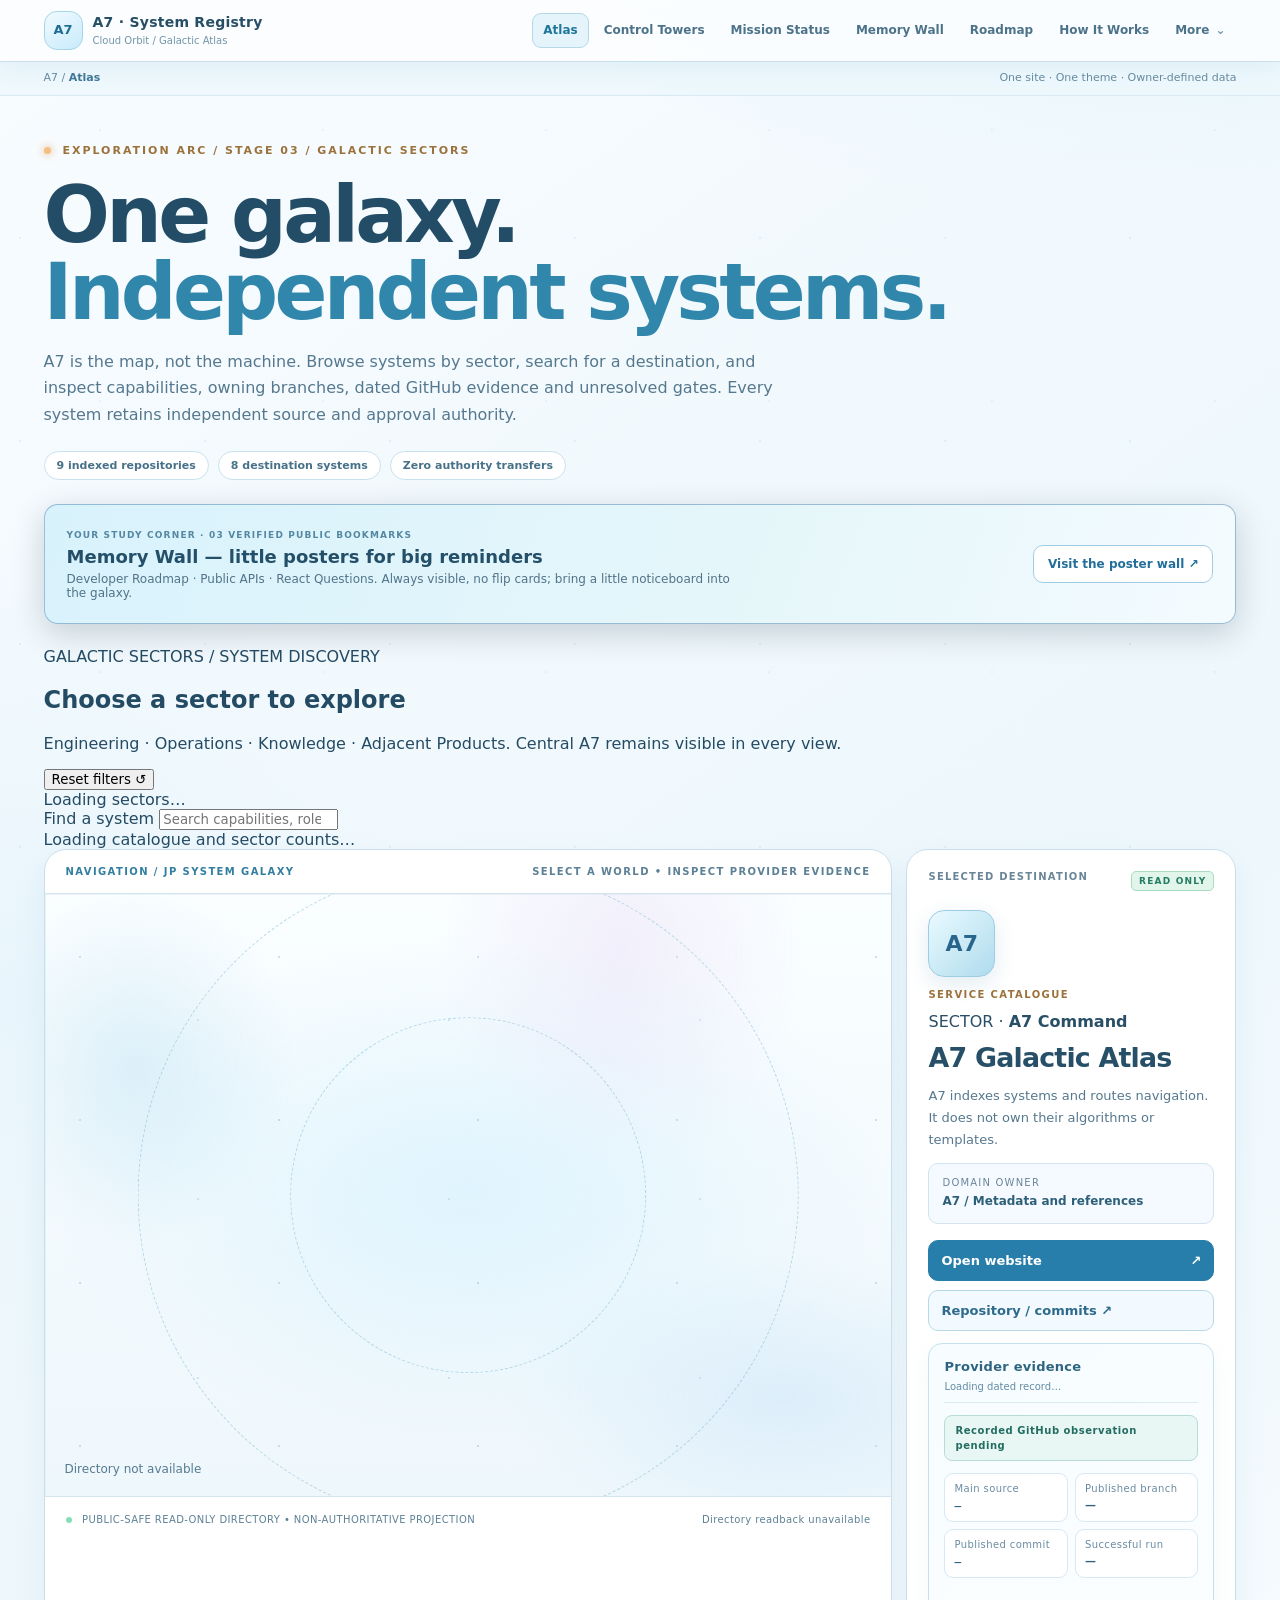
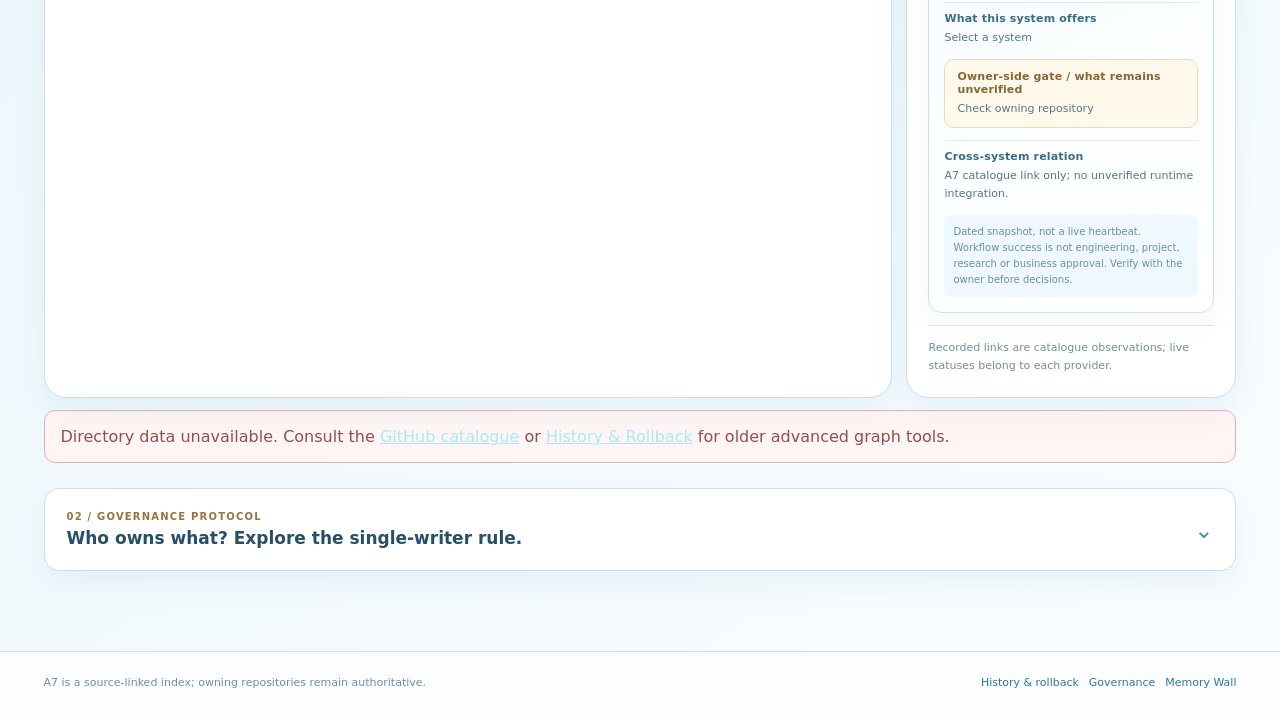
==== site/index.html @ e413bb50 "A7-SEQ-000021: reveal sector navigation and search while preserving Arc02 inspector" ====
<!doctype html>
<html lang="en"><head>
<meta charset="utf-8"><meta name="viewport" content="width=device-width,initial-scale=1">
<meta name="theme-color" content="#eff8fc"><meta name="description" content="A7 Galactic Atlas — a progressive, federated catalogue linking independently owned engineering systems.">
<title>A7 Galactic Atlas · Explore the JP systems</title>
<link rel="stylesheet" href="assets/styles.css"><link rel="stylesheet" href="assets/sky-theme.css"><link rel="stylesheet" href="assets/galactic-atlas.css"><link rel="stylesheet" href="assets/memory-wall-entry.css">
<script src="assets/galactic-atlas.js" defer></script>
<link rel="stylesheet" href="assets/a7-unified-theme.css">
<link rel="stylesheet" href="assets/galactic-atlas-arc02.css">
<link rel="stylesheet" href="assets/galactic-atlas-arc03.css">
<link rel="stylesheet" href="assets/a7-site-shell.css">
<script src="assets/a7-site-shell.js" defer></script>
</head><body class="galactic-arc">
<div class="galaxy-stars" aria-hidden="true"></div>
<header class="galaxy-header">
<a class="galaxy-logo" href="./" aria-label="A7 Galactic Atlas home"><span class="galaxy-mark">A7</span><span><strong>GALACTIC ATLAS</strong><small>Federated engineering directory</small></span></a>
<nav aria-label="Primary navigation" class="galaxy-topnav">
<a class="nav-link is-current" href="./">Atlas</a>
<a class="nav-link" href="control-towers.html">Control Towers</a>
<a class="nav-link" href="repository-status.html">Mission Status</a>
<a class="nav-link" href="memory-wall.html">✳ Memory Wall</a>
<a class="nav-source" href="https://github.com/FabinGurung/JP_A7_System_Registry_and_Knowledge_Graph" target="_blank" rel="noopener noreferrer">GitHub ↗</a>
</nav></header>
<main class="galaxy-shell">
<section class="galaxy-intro" aria-label="Introduction">
<div class="arc-kicker"><span class="pulse-dot"></span> EXPLORATION ARC / STAGE 03 / GALACTIC SECTORS</div>
<h1>One galaxy.<br><em>Independent systems.</em></h1>
<p>A7 is the map, not the machine. Browse systems by sector, search for a destination, and inspect capabilities, owning branches, dated GitHub evidence and unresolved gates. Every system retains independent source and approval authority.</p>
<div class="arc-meta"><span>9 indexed repositories</span><span>8 destination systems</span><span>Zero authority transfers</span></div>
</section>
<aside class="memory-wall-shortcut" aria-label="Pinned reference posters"><div><small>YOUR STUDY CORNER · 03 VERIFIED PUBLIC BOOKMARKS</small><strong>Memory Wall — little posters for big reminders</strong><p>Developer Roadmap · Public APIs · React Questions. Always visible, no flip cards; bring a little noticeboard into the galaxy.</p></div><a href="memory-wall.html">Visit the poster wall ↗</a></aside>
<section class="galaxy-sector-toolbar" aria-label="Explore galaxy by department">
<div class="sector-toolbar-head"><div><span class="sector-eyebrow">GALACTIC SECTORS / SYSTEM DISCOVERY</span>
<h2>Choose a sector to explore</h2><p>Engineering · Operations · Knowledge · Adjacent Products. Central A7 remains visible in every view.</p></div>
<button id="sectorReset" type="button" class="sector-reset">Reset filters ↺</button></div>
<div id="sectorFilters" class="galaxy-sector-filters" role="group" aria-label="Galaxy sector filters"><span>Loading sectors…</span></div>
<div class="sector-toolbar-foot"><label for="sectorSearch">Find a system</label>
<input type="search" id="sectorSearch" autocomplete="off" placeholder="Search capabilities, roles, repositories…" aria-describedby="sectorStatus">
<div id="sectorStatus" role="status" aria-live="polite">Loading catalogue and sector counts…</div></div>
</section>
<section class="galaxy-experience" aria-label="Federated system star map">
<div class="map-stage">
<div class="map-head"><span class="map-label">NAVIGATION / JP SYSTEM GALAXY</span><span class="map-hint">SELECT A WORLD • INSPECT PROVIDER EVIDENCE</span></div>
<div class="space-field" id="spaceField" role="group" aria-label="Central star map of linked repositories">
<div class="space-nebula" aria-hidden="true"></div>
<div class="orbit-ring orbit-ring-one" aria-hidden="true"></div><div class="orbit-ring orbit-ring-two" aria-hidden="true"></div>
<svg class="flight-lines" id="flightLines" aria-hidden="true" viewBox="0 0 100 100" preserveAspectRatio="none"></svg>
<div class="planet-loading" id="planetLoading" role="status">Contacting catalogue · loading destinations…</div>
</div>
<div class="map-footer"><span><span class="signal-dot"></span> PUBLIC-SAFE READ-ONLY DIRECTORY • NON-AUTHORITATIVE PROJECTION</span><span id="readStatus">Catalogue observation: loading…</span></div>
</div>
<aside class="galaxy-inspector" id="inspector" aria-live="polite" aria-label="Selected system details">
<div class="inspector-topline"><span>SELECTED DESTINATION</span><span class="signal-tag">READ ONLY</span></div>
<div class="inspector-emblem" id="selectedEmblem">A7</div>
<div class="inspector-class" id="selectedRole">SERVICE CATALOGUE</div>
<div class="inspector-sector">SECTOR · <strong id="selectedSector">A7 Command</strong></div>
<h2 id="selectedTitle">A7 Galactic Atlas</h2>
<p id="selectedSummary">A7 indexes systems and routes navigation. It does not own their algorithms or templates.</p>
<div class="domain-boundary"><span>DOMAIN OWNER</span><strong id="selectedOwner">A7 / Metadata and references</strong></div>
<div class="inspector-links">
<a id="selectedSite" href="./">Open website <span aria-hidden="true">↗</span></a>
<a id="selectedRepo" href="https://github.com/FabinGurung/JP_A7_System_Registry_and_Knowledge_Graph" target="_blank" rel="noopener noreferrer">Repository / commits ↗</a>
</div>
<div id="selectedExtras" class="more-links" aria-label="Destination-specific links"></div>
<section class="arc02-evidence" aria-label="GitHub provider snapshot for selected system">
  <div class="arc02-evidence-head"><strong>Provider evidence</strong><span class="arc02-observed" id="inspectorObservationDate">Loading dated record…</span></div>
  <div class="arc02-status" id="inspectorStatus" role="status">Recorded GitHub observation pending</div>
  <dl class="arc02-details">
    <div><dt>Main source</dt><dd><code id="inspectorMainSha">—</code></dd></div>
    <div><dt>Published branch</dt><dd id="inspectorPublishedBranch">—</dd></div>
    <div><dt>Published commit</dt><dd><code id="inspectorDeployedSha">—</code></dd></div>
    <div><dt>Successful run</dt><dd id="inspectorDeployedAt">—</dd></div>
  </dl>
  <div id="inspectorProviderLinks" class="arc02-provider-links" aria-label="Exact GitHub workflow evidence"></div>
  <div class="arc02-block"><h3>What this system offers</h3><p id="inspectorCapabilities">Select a system</p></div>
  <div class="arc02-block arc02-owner-gate"><h3>Owner-side gate / what remains unverified</h3><p id="inspectorGate">Check owning repository</p></div>
  <div class="arc02-block"><h3>Cross-system relation</h3><p id="inspectorDependency">A7 catalogue link only; no unverified runtime integration.</p></div>
  <p class="arc02-freshness">Dated snapshot, not a live heartbeat. Workflow success is not engineering, project, research or business approval. Verify with the owner before decisions.</p>
</section>
<p class="inspector-caveat" id="selectedEvidence">Recorded links are catalogue observations; live statuses belong to each provider.</p>
</aside>
</section>
<div id="galaxyError" class="galaxy-error" role="alert" hidden>Directory data unavailable. Consult the <a href="https://github.com/FabinGurung/JP_A7_System_Registry_and_Knowledge_Graph">GitHub catalogue</a> or <a href="history.html">History &amp; Rollback</a> for older advanced graph tools.</div>
<section class="galaxy-next" aria-label="Progressively revealed architecture">
<details class="reveal-panel" id="principle">
<summary><span><small>02 / GOVERNANCE PROTOCOL</small><strong>Who owns what? Explore the single-writer rule.</strong></span><span class="chevron" aria-hidden="true">⌄</span></summary>
<div class="reveal-body">
<p class="reveal-lead">A7 is a <strong>metadata catalogue + service registry + knowledge-graph index</strong>. Each peer repository is an independently governed bounded context. A7 holds navigational references, never a second writable copy of a specialist template.</p>
<div class="owner-flow"><div>A7 catalogue<br><small>Identity • relationships • source links</small></div><span>routes to →</span><div>Owning system<br><small>Templates • algorithms • releases • approvals</small></div></div>
<div class="ownership-table-wrap"><table class="ownership-table">
<thead><tr><th>Concept</th><th>A7 catalogue owns</th><th>Specialist repository owns</th></tr></thead><tbody>
<tr><th>Identity</th><td>Module IDs and aliases</td><td>Internal record and element IDs</td></tr>
<tr><th>Discovery</th><td>Repository, website and service links</td><td>Application routes and interfaces</td></tr>
<tr><th>Relationships</th><td>Cross-module references and owner map</td><td>Domain-specific PK/FK relations</td></tr>
<tr><th>History</th><td>Release references, status observations and links</td><td>Real Git commits, diffs, output artifacts</td></tr>
<tr><th>Templates</th><td>Template location and owner pointer</td><td>Canonical definitions and validation</td></tr>
<tr><th>Execution</th><td>Route to the right engine</td><td>Algorithms, tests and computed outputs</td></tr>
<tr><th>Authority</th><td>Fact-class ownership map</td><td>Domain rules and original source records</td></tr>
</tbody></table></div>
<p class="principle-note">Governing rule: <strong>single-writer ownership with referential links, not duplicated authority.</strong> Stale catalogue observations should trigger a grounded pointer review, never an automatic rewrite of the owning domain. For the full procedure see <a href="governance.html">Governance</a>, <a href="how-it-works.html">How It Works</a> and the <a href="roadmap.html">Roadmap</a>.</p>
</div></details>

</section>
</main>
<footer class="galaxy-footer"><span>A7 · Galactic Atlas / Arc 01</span><span>Catalogue observations are not domain authority. Each system owns its implementation.</span><a href="history.html">History &amp; rollback ↗</a></footer>
<script src="assets/fluffy-rocket.js" defer></script>
</body></html>
---- site/assets/styles.css ----
:root{--bg:#020617;--bg2:#07101f;--panel:#081221cc;--panel2:#0b1628;--line:#1e293b;--line2:#334155;--text:#e5edf7;--muted:#8ea0b8;--violet:#a78bfa;--cyan:#22d3ee;--blue:#60a5fa;--amber:#f59e0b;--green:#34d399;--pink:#f472b6;--danger:#fb7185;--shadow:0 18px 60px #0008;--radius:18px}
*{box-sizing:border-box}html{background:var(--bg);color-scheme:dark}body{margin:0;font-family:Inter,ui-sans-serif,system-ui,-apple-system,BlinkMacSystemFont,"Segoe UI",sans-serif;color:var(--text);background:radial-gradient(1000px 620px at 70% -120px,#312e8144,transparent 62%),radial-gradient(900px 640px at -5% 28%,#08334455,transparent 60%),var(--bg);min-height:100vh}.noise{position:fixed;inset:0;pointer-events:none;opacity:.09;background-image:url("data:image/svg+xml,%3Csvg viewBox='0 0 160 160' xmlns='http://www.w3.org/2000/svg'%3E%3Cfilter id='n'%3E%3CfeTurbulence type='fractalNoise' baseFrequency='.9' numOctaves='3' stitchTiles='stitch'/%3E%3C/filter%3E%3Crect width='100%25' height='100%25' filter='url(%23n)' opacity='.22'/%3E%3C/svg%3E");mix-blend-mode:soft-light}.topbar{height:72px;padding:0 clamp(18px,4vw,56px);display:flex;align-items:center;justify-content:space-between;border-bottom:1px solid #ffffff12;background:#020617c9;backdrop-filter:blur(18px);position:sticky;top:0;z-index:30}.brand{display:flex;align-items:center;gap:12px;color:inherit;text-decoration:none}.brand-mark{display:grid;place-items:center;width:39px;height:39px;border:1px solid #8b5cf6aa;border-radius:12px;background:linear-gradient(145deg,#7c3aed55,#0e749055);box-shadow:inset 0 0 24px #a78bfa22;color:#fff;font-weight:800}.brand strong,.brand small{display:block}.brand strong{font-size:14px;letter-spacing:.02em}.brand small{color:var(--muted);font-size:11px;margin-top:2px}.top-actions{display:flex;align-items:center;gap:12px}.ghost-link,.icon-button{border:1px solid var(--line2);background:#0f172a99;color:var(--text);border-radius:10px;padding:8px 12px;text-decoration:none;font-size:12px}.icon-button{font-size:20px;width:38px;height:38px;padding:0;cursor:pointer}.status-pill{display:flex;gap:7px;align-items:center;border:1px solid #14532d;background:#052e1a88;color:#a7f3d0;border-radius:999px;padding:7px 11px;font-size:11px;font-weight:700}.status-pill i{width:7px;height:7px;background:var(--green);border-radius:50%;box-shadow:0 0 12px var(--green)}.shell{max-width:1500px;margin:0 auto;padding:0 clamp(16px,3.5vw,48px) 80px}.hero{min-height:360px;display:flex;align-items:center;justify-content:space-between;gap:40px;padding:58px 0 32px}.eyebrow,.kicker{margin:0 0 10px;color:#8b9ab0;font-size:10px;font-weight:800;letter-spacing:.18em}.hero h1{font-size:clamp(42px,6vw,78px);line-height:.98;margin:0;letter-spacing:-.055em;max-width:900px}.hero h1 span{background:linear-gradient(90deg,#c4b5fd,#67e8f9 62%,#6ee7b7);-webkit-background-clip:text;background-clip:text;color:transparent}.hero-copy{max-width:720px;color:#9eafc4;font-size:16px;line-height:1.7;margin:22px 0 0}.hero-orbit{width:240px;height:240px;position:relative;flex:0 0 240px;display:grid;place-items:center}.core{width:66px;height:66px;display:grid;place-items:center;border-radius:50%;border:1px solid #a78bfa;background:#111827;box-shadow:0 0 60px #7c3aed88,0 0 0 16px #7c3aed11;font-weight:900;font-size:20px}.orbit{position:absolute;border-radius:50%;border:1px solid #64748b55}.orbit-a{inset:22px;animation:spin 18s linear infinite}.orbit-a:before,.orbit-b:after{content:"";position:absolute;width:9px;height:9px;background:var(--cyan);border-radius:50%;box-shadow:0 0 16px var(--cyan)}.orbit-a:before{left:13px;top:40px}.orbit-b{inset:52px;animation:spin 12s linear reverse infinite}.orbit-b:after{right:1px;bottom:35px;background:var(--violet)}@keyframes spin{to{transform:rotate(360deg)}}.metrics{display:grid;grid-template-columns:repeat(8,1fr);gap:10px;margin:0 0 28px}.metric{border:1px solid var(--line);background:linear-gradient(180deg,#0d1726cc,#08111dcc);border-radius:14px;padding:14px 15px;min-height:86px}.metric strong{display:block;font-size:27px;letter-spacing:-.03em}.metric span{color:var(--muted);font-size:10px;text-transform:uppercase;letter-spacing:.1em}.tabs{display:flex;gap:5px;padding:5px;border:1px solid var(--line);background:#07101dcc;border-radius:13px;width:max-content;max-width:100%;overflow:auto;position:sticky;top:84px;z-index:20;backdrop-filter:blur(18px);margin-bottom:18px}.tab{border:0;background:transparent;color:var(--muted);border-radius:9px;padding:9px 14px;font-weight:700;font-size:12px;cursor:pointer;white-space:nowrap}.tab.active{background:#172033;color:#fff;box-shadow:inset 0 0 0 1px #334155}.view{display:none}.view.active{display:block}.grid-12{display:grid;grid-template-columns:repeat(12,1fr);gap:14px}.span-12{grid-column:span 12}.span-8{grid-column:span 8}.span-7{grid-column:span 7}.span-5{grid-column:span 5}.span-4{grid-column:span 4}.panel{border:1px solid var(--line);background:linear-gradient(180deg,#0b1524e8,#06101ce8);border-radius:var(--radius);padding:20px;box-shadow:0 1px 0 #ffffff08 inset}.panel h2,.section-head h2,.routing-head h2{margin:0;font-size:21px;letter-spacing:-.025em}.panel-head,.section-head,.routing-head{display:flex;align-items:flex-start;justify-content:space-between;gap:20px}.text-button{border:0;background:none;color:#93c5fd;font-weight:700;font-size:12px;cursor:pointer;padding:4px}.muted{color:var(--muted)}.architecture{min-height:390px;display:grid;grid-template-columns:160px 1fr 1fr;gap:18px;align-items:center;padding:22px 0}.arch-node{border:1px solid var(--line2);border-radius:13px;padding:14px;background:#0b1422;position:relative}.arch-node.control{border-color:#7c3aed99;box-shadow:0 0 30px #7c3aed16}.arch-node.profile{border-color:#8b5cf666}.arch-stack{display:grid;gap:8px}.arch-node.module{border-left:3px solid var(--cyan)}.arch-node.repo{border-left:3px solid var(--blue)}.arch-node strong{font-size:12px;display:block}.arch-node small{font-size:9px;color:var(--muted);display:block;margin-top:4px}.authority-rule{display:flex;flex-direction:column;justify-content:center;background:linear-gradient(145deg,#16122bcc,#081221)}.authority-rule h2{font-size:30px;line-height:1.05}.authority-rule>p:not(.kicker){color:#aab8ca;line-height:1.7}.rule-chain{display:flex;gap:7px;flex-wrap:wrap;margin-top:12px}.rule-chain span{font-size:10px;background:#ffffff08;border:1px solid var(--line);padding:7px;border-radius:7px}.rule-chain b{color:var(--violet)}.module-grid{display:grid;grid-template-columns:repeat(7,1fr);gap:9px;margin-top:16px}.module-card{border:1px solid var(--line);border-radius:13px;padding:14px;background:#07111e;min-height:150px;display:flex;flex-direction:column}.module-card .module-dot{width:10px;height:10px;border-radius:50%;background:var(--cyan);box-shadow:0 0 16px var(--cyan);margin-bottom:16px}.module-card.knowledge .module-dot{background:var(--pink);box-shadow:0 0 16px var(--pink)}.module-card h3{font-size:13px;line-height:1.3;margin:0 0 8px}.module-card p{font-size:10px;color:var(--muted);margin:0}.module-card a{margin-top:auto;font-size:10px;color:#7dd3fc;text-decoration:none}.workspace{display:grid;grid-template-columns:190px minmax(0,1fr) 260px;min-height:690px;border:1px solid var(--line);background:#030a13;border-radius:var(--radius);overflow:hidden}.workspace-tools,.inspector{padding:18px;background:#07101d;border-right:1px solid var(--line)}.inspector{border-right:0;border-left:1px solid var(--line);overflow:auto}.workspace-tools hr{border:0;border-top:1px solid var(--line);margin:18px 0}.filter-stack{display:grid;gap:9px}.filter-item{display:flex;align-items:center;gap:8px;font-size:11px;color:#b6c3d2;cursor:pointer}.filter-item i{width:9px;height:9px;border-radius:50%}.filter-item input{accent-color:var(--cyan)}.wide-button{width:100%;padding:9px;border-radius:9px;border:1px solid #32526b;background:#0e749055;color:#cffafe;font-size:11px;font-weight:800;cursor:pointer;margin-bottom:7px}.wide-button.secondary{background:#0f172a;color:#cbd5e1;border-color:var(--line2)}.hint{font-size:10px;line-height:1.6;color:#718399}.canvas-wrap{position:relative;min-width:0;overflow:hidden;background:radial-gradient(circle at 50% 40%,#0e1c2f,#020617 70%)}canvas{display:block;width:100%;height:100%}.canvas-label{position:absolute;left:14px;bottom:12px;color:#52647b;font-size:9px;font-weight:800;letter-spacing:.16em;pointer-events:none}.inspector h3{font-size:16px;margin:5px 0 8px}.inspect-type{display:inline-block;border:1px solid var(--line2);padding:4px 7px;border-radius:999px;font-size:9px;color:#bfd0e3;text-transform:uppercase;letter-spacing:.1em}.inspect-list{display:grid;gap:8px;margin-top:16px}.inspect-row{border-top:1px solid var(--line);padding-top:8px}.inspect-row b,.inspect-row span{display:block;font-size:10px}.inspect-row b{color:#8091a8;text-transform:uppercase;letter-spacing:.08em}.inspect-row span{color:#dce6f2;margin-top:3px;word-break:break-word}.inspector a{color:#7dd3fc;font-size:11px}.legend{display:grid;gap:7px;margin-top:20px}.legend span{display:flex;align-items:center;gap:7px;font-size:10px;color:var(--muted)}.legend i{width:8px;height:8px;border-radius:50%}.routing-head{padding:12px 2px 22px}.routing-head p{max-width:760px}.select-wrap{font-size:9px;text-transform:uppercase;letter-spacing:.12em;color:var(--muted);display:grid;gap:7px}.select-wrap select,.filter-input{border:1px solid var(--line2);background:#07101d;color:var(--text);border-radius:10px;padding:10px;min-width:220px}.route-flow{display:flex;gap:10px;align-items:center;flex-wrap:wrap;margin:0 0 14px;color:#8ea0b8;font-size:11px}.route-flow span{padding:8px 10px;border:1px solid var(--line);border-radius:8px;background:#07101d}.route-flow b{color:var(--violet)}.route-grid{display:grid;grid-template-columns:repeat(5,1fr);gap:10px;margin-bottom:14px}.route-card{border:1px solid var(--line);background:#07111e;border-radius:15px;padding:16px;min-height:205px;position:relative;overflow:hidden}.route-card:before{content:"";position:absolute;left:0;top:0;right:0;height:2px;background:linear-gradient(90deg,var(--cyan),transparent)}.route-card h3{font-size:14px;margin:8px 0}.route-card .fact{font-size:10px;color:#7dd3fc;word-break:break-word}.route-card dl{font-size:9px;color:var(--muted);display:grid;gap:7px}.route-card dt{color:#60738b}.route-card dd{margin:1px 0 0;color:#b8c5d5;word-break:break-word}.route-card a{font-size:10px;color:#67e8f9}.matrix-panel{padding-bottom:5px}.matrix-wrap,.table-wrap{overflow:auto;margin-top:14px}.matrix-wrap table,.data-table{width:100%;border-collapse:collapse;font-size:10px}.matrix-wrap th,.matrix-wrap td,.data-table th,.data-table td{border-bottom:1px solid var(--line);padding:10px 9px;text-align:left;white-space:nowrap}.matrix-wrap th,.data-table th{color:#8292a7;font-size:9px;text-transform:uppercase;letter-spacing:.08em;position:sticky;top:0;background:#081220}.route-ok{color:#86efac}.route-unknown{color:#a5b4fc}.section-head{margin:10px 0 14px}.filter-input{min-width:300px}.data-table td{white-space:normal}.data-table td:nth-child(1),.data-table td:nth-child(3),.data-table td:nth-child(4){white-space:nowrap}.materiality{padding:4px 7px;border-radius:999px;border:1px solid var(--line2);font-size:8px}.materiality.safety{border-color:#9f1239;color:#fda4af;background:#4c051933}.pipeline{display:grid;grid-template-columns:1fr auto 1fr auto 1fr;gap:8px;align-items:center;margin-top:24px}.pipeline-box{border:1px solid var(--line2);border-radius:12px;background:#07111e;padding:14px}.pipeline-box strong{font-size:11px;display:block}.pipeline-box span{font-size:9px;color:var(--muted);line-height:1.5}.pipeline-arrow{color:var(--violet)}.provenance{display:grid;grid-template-columns:120px 1fr;gap:10px 12px;font-size:10px;margin:18px 0 0}.provenance dt{color:#718399}.provenance dd{margin:0;word-break:break-all}.code-block{background:#020817;border:1px solid var(--line);border-radius:12px;padding:15px;overflow:auto;color:#b6e3ff;font:10px/1.65 ui-monospace,SFMono-Regular,Menlo,monospace;max-height:420px}.checksum-list{display:grid;gap:7px;margin-top:16px}.checksum{border:1px solid var(--line);border-radius:9px;padding:9px}.checksum b,.checksum code{display:block}.checksum b{font-size:10px}.checksum code{font-size:8px;color:#718399;word-break:break-all;margin-top:4px}.search-overlay{position:fixed;inset:0;background:#020617dd;backdrop-filter:blur(14px);z-index:100;display:none;align-items:flex-start;justify-content:center;padding:11vh 18px}.search-overlay.open{display:flex}.search-modal{width:min(760px,100%);border:1px solid #475569;background:#07101d;border-radius:17px;box-shadow:var(--shadow);overflow:hidden}.search-line{display:grid;grid-template-columns:auto 1fr auto;align-items:center;gap:12px;padding:14px 16px;border-bottom:1px solid var(--line)}.search-line input{border:0;outline:0;background:none;color:#fff;font-size:15px}.search-line kbd{font-size:8px;border:1px solid var(--line2);border-radius:5px;padding:4px;color:var(--muted)}.search-results{max-height:55vh;overflow:auto;padding:8px}.search-result{display:flex;justify-content:space-between;gap:20px;padding:11px;border-radius:10px;cursor:pointer}.search-result:hover,.search-result.active{background:#111c2e}.search-result strong{font-size:11px}.search-result small{display:block;color:var(--muted);font-size:9px;margin-top:3px}.result-type{font-size:8px;color:#7dd3fc;text-transform:uppercase;letter-spacing:.1em}footer{max-width:1500px;margin:0 auto;padding:22px clamp(16px,3.5vw,48px) 40px;border-top:1px solid #ffffff10;color:#5e7087;font-size:9px;display:flex;justify-content:space-between;gap:15px}.error-card{border:1px solid #7f1d1d;background:#450a0a55;padding:18px;border-radius:14px;color:#fecaca}
@media(max-width:1180px){.metrics{grid-template-columns:repeat(4,1fr)}.module-grid{grid-template-columns:repeat(4,1fr)}.route-grid{grid-template-columns:repeat(3,1fr)}.workspace{grid-template-columns:160px minmax(0,1fr) 220px}.span-8,.span-4{grid-column:span 12}.architecture{min-height:330px}}
@media(max-width:780px){.topbar{height:62px}.brand small,.ghost-link{display:none}.shell{padding-left:12px;padding-right:12px}.hero{min-height:300px;padding-top:38px}.hero-orbit{display:none}.metrics{grid-template-columns:repeat(2,1fr)}.tabs{top:69px;width:100%}.grid-12{display:block}.panel{margin-bottom:12px}.module-grid{grid-template-columns:repeat(2,1fr)}.architecture{grid-template-columns:1fr}.workspace{display:block;min-height:0}.workspace-tools{border-right:0;border-bottom:1px solid var(--line)}.inspector{border-left:0;border-top:1px solid var(--line)}.canvas-wrap{height:560px}.filter-stack{grid-template-columns:repeat(2,1fr)}.route-grid{grid-template-columns:1fr}.routing-head,.section-head{display:block}.select-wrap{margin-top:14px}.filter-input{min-width:100%;margin-top:12px}.pipeline{grid-template-columns:1fr}.pipeline-arrow{text-align:center;transform:rotate(90deg)}footer{display:block}.hero h1{font-size:44px}}


/* Pinned A7 visualization workspace */
.ws-pinned-link,.tabs .ws-tab-link{display:inline-flex;align-items:center;gap:6px;padding:9px 13px;border:1px solid #8062b6;border-radius:10px;background:#32244b;color:#eedfff;text-decoration:none;font-size:11px;font-weight:800;white-space:nowrap}
.tabs .ws-tab-link{border-radius:9px}
.ws-home-pin{margin:0 0 25px;padding:16px 20px;border-radius:15px;border:1px solid #7459ab6e;background:linear-gradient(90deg,#27183dd0,#071b2cc9);display:flex;align-items:center;justify-content:space-between;gap:20px}
.ws-home-pin b{font-size:14px}.ws-home-pin p{font-size:11px;color:#abbbd1;line-height:1.5;margin:5px 0 0}.ws-home-pin a{padding:10px 13px;color:#f3e8ff;border:1px solid #a78bfa77;border-radius:9px;text-decoration:none;white-space:nowrap;font-size:11px;font-weight:750}
.ws-page{max-width:1440px}.ws-hero{padding:62px 0 40px}.ws-hero h1{font-size:clamp(42px,6vw,78px);line-height:1.03;letter-spacing:-.05em;margin:0}.ws-hero h1 span{color:transparent;background:linear-gradient(90deg,#bca5ff,#67e8f9);-webkit-background-clip:text;background-clip:text}.ws-hero>p:not(.eyebrow){color:#afbbcd;font-size:15px;line-height:1.75;max-width:830px}.ws-headlinks{display:flex;flex-wrap:wrap;gap:10px;margin:21px 0}.ws-headlinks a{padding:10px 13px;border:1px solid #6f59a9;border-radius:10px;background:#31234a;color:#eee5ff;text-decoration:none;font-size:11px;font-weight:700}.ws-hero small{font:10px/1.7 ui-monospace,monospace;color:#7b91ac}.ws-principle{display:flex;gap:22px;align-items:center;border:1px solid #7452b566;background:linear-gradient(115deg,#251742bb,#081826);border-radius:18px;padding:22px;margin:10px 0 50px}.ws-a7-orb{width:72px;height:72px;flex:0 0 72px;display:grid;place-items:center;border-radius:50%;border:1px solid #a78bfa;background:#21143e;color:white;box-shadow:0 0 36px #8b5cf63c;font-size:22px;font-weight:900}.ws-principle h2{font-size:22px;margin:0 0 8px}.ws-principle p:last-child{font-size:12px;color:#adc0d7;line-height:1.7;margin:0}.ws-section-heading{margin:25px 0}.ws-section-heading h2{font-size:clamp(24px,3vw,34px);letter-spacing:-.025em;margin:0}.ws-section-heading p:last-child:not(.kicker){font-size:12px;color:#94a8c0;line-height:1.7}.ws-lanes{display:grid;grid-template-columns:repeat(3,minmax(0,1fr));gap:14px}.ws-lane,.ws-panel{min-width:0;background:#091525;border:1px solid #283751;border-radius:18px;padding:19px}.ws-lane{display:flex;flex-direction:column;gap:12px}.ws-lane-head{display:flex;align-items:center;gap:13px}.ws-index{font:23px ui-monospace,monospace;color:#aa96fb}.ws-lane-head h3{font-size:19px;margin:0}.ws-lane-head p{font-size:11px;color:#9cb4ca;margin:4px 0 0}.ws-state{align-self:flex-start;border:1px solid #475569;border-radius:999px;padding:5px 9px;font-size:9px;font-weight:800;letter-spacing:.05em}.ws-live{color:#a4f4d6;border-color:#147d64;background:#065f4633}.ws-export{color:#ffd08b;border-color:#a16207;background:#78350f33}.ws-planned{color:#dac4ff;border-color:#7954ba;background:#4c1d9530}.ws-art{height:112px;display:grid;place-content:center;white-space:pre;text-align:center;background:radial-gradient(circle,#1b2841,#07111e 78%);border:1px solid #293750;border-radius:13px;color:#9fe8ef;font:12px/1.8 ui-monospace,SFMono-Regular,monospace;overflow:hidden}.ws-why{color:#b2c5d6;font-size:11px;line-height:1.6;min-height:58px;margin:0}.ws-now,.ws-gate{border-top:1px solid #22334b;padding-top:12px}.ws-now b,.ws-gate b{font-size:9px;letter-spacing:.08em;color:#89b7d9}.ws-now p,.ws-gate p{color:#bbcadc;font-size:11px;line-height:1.6;margin:5px 0 0}.ws-section{margin-top:60px}.ws-pipeline{display:flex;gap:10px;align-items:stretch}.ws-pipeline>div{flex:1;border:1px solid #2d4058;background:#0b1929;border-radius:14px;padding:19px}.ws-pipeline small{display:block;font-size:9px;color:#ad98ff;letter-spacing:.14em}.ws-pipeline b{display:block;font-size:14px;margin:10px 0}.ws-pipeline p{font-size:11px;line-height:1.6;color:#95acc3}.ws-pipeline>span{align-self:center;color:#a78bfa;font-size:25px}.ws-two{display:grid;grid-template-columns:repeat(2,minmax(0,1fr));gap:15px}.ws-panel h3{font-size:17px;margin:0 0 15px}.ws-panel ol{margin:0;padding-left:20px}.ws-panel li{font-size:11px;line-height:1.75;color:#abbdd3;padding:5px 0}.ws-evidence-link{display:grid;grid-template-columns:1fr auto;gap:4px;border-top:1px solid #26374c;padding:10px 0;text-decoration:none}.ws-evidence-link strong{font-size:11px;color:#cfe6fa}.ws-evidence-link span{grid-column:1;color:#7f9db6;font-size:9px;word-break:break-word}.ws-evidence-link b{grid-column:2;grid-row:1/3;color:#8be4f1}.ws-evidence>p{font-size:11px;color:#8fa5be;line-height:1.6}.ws-footer-rule{padding:25px;border:1px solid #7452b566;background:#19152b66;border-radius:16px}.ws-footer-rule h2{font-size:23px;margin-top:0}.ws-footer-rule p{color:#aebdd2;font-size:12px;line-height:1.7}.ws-footer-rule a{color:#97eaff;font-size:12px}
@media(max-width:1000px){.ws-lanes{grid-template-columns:repeat(2,minmax(0,1fr))}}
@media(max-width:700px){.ws-lanes,.ws-two{grid-template-columns:1fr}.ws-pipeline{display:block}.ws-pipeline>span{display:block;text-align:center;transform:rotate(90deg);padding:8px}.ws-principle{align-items:flex-start}.ws-a7-orb{width:46px;height:46px;flex-basis:46px;font-size:16px}.ws-principle h2{font-size:18px}.ws-home-pin{display:block}.ws-home-pin a{display:inline-block;margin-top:12px}.ws-pinned-link{font-size:9px;padding:7px 8px}.ws-hero{padding-top:36px}}
---- site/assets/sky-theme.css ----
/*
 * A7 Sky Mist theme · governed visual layer · 2026-10-09
 * Calming light/sky blue palette. Presentation only; never edits authority data.
 * This stylesheet MUST load after all existing page CSS (including standalone inline styles).
 */
:root{
  color-scheme:light;
  --bg:#eff8fc;--bg2:#e8f5fb;
  --panel:#ffffffed;--panel2:#f7fcff;
  --line:#d1e4ee;--line2:#b8d3e1;
  --text:#243e52;--muted:#59768b;
  --violet:#6d75b9;--cyan:#197fa6;--blue:#267eac;
  --amber:#9a6a28;--green:#257b69;--pink:#b46c93;--danger:#b65d66;
  --shadow:0 16px 46px #6597ae18;--radius:18px;
}
html{background:#edf8fc;color-scheme:light}
body{
  color:var(--text);
  background:
    radial-gradient(900px 520px at 78% -140px,#a9dcf16b,transparent 70%),
    radial-gradient(740px 490px at 2% 22%,#d3ecfaad,transparent 65%),
    linear-gradient(145deg,#f3fbfe 0%,#eaf5fc 48%,#f6fcff 100%);
}
.noise{opacity:.025;mix-blend-mode:multiply}
a{color:#16648b}
a:hover{color:#0d5174}
:focus-visible{outline:3px solid #3598c1;outline-offset:3px}
.topbar{background:#f8fcffed;border-bottom:1px solid #cbdfea;box-shadow:0 3px 20px #82acc20e}
.brand-mark{
  color:#18577c;border-color:#9bcde4;
  background:linear-gradient(145deg,#e5f6ff,#b9e4f5);
  box-shadow:inset 0 0 16px #9dd8f266,0 5px 15px #7fb3ca26;
}
.brand strong{color:#28495f}
.brand small,.muted,.hint,.eyebrow,.kicker{color:#638096}
.ghost-link,.icon-button{background:#fff;color:#345a72;border-color:#bfd7e5}
.ghost-link:hover,.icon-button:hover{background:#e4f4fc}
.status-pill{background:#e5f5ed;color:#25735b;border-color:#a8d4bf}
.status-pill i{background:#359d78;box-shadow:0 0 8px #70ba97}
.hero h1,.ws-hero h1{color:#24465d}
.hero h1 span,.ws-hero h1 span{
  color:transparent;
  background:linear-gradient(90deg,#2679ac,#3e95ba 62%,#5b8b97);
  background-clip:text;-webkit-background-clip:text;
}
.hero-copy,.ws-hero>p:not(.eyebrow){color:#57748a}
.orbit{border-color:#9cc9db99}
.orbit-a:before{background:#4b9ec0;box-shadow:0 0 14px #7abfdd}
.orbit-b:after{background:#8b9dc5;box-shadow:0 0 14px #bbc8e2}
.core{background:#f9fdff;color:#27709a;border-color:#a3cfe0;box-shadow:0 0 34px #80c2de66,0 0 0 16px #b3e0f255}
.metric,.panel,.module-card,.route-card,.arch-node,.rule-chain span{
  background:#ffffffed;border-color:#cfe2ed;box-shadow:0 7px 22px #91bacd14;
}
.metric strong{color:#2e6687}
.metric span{color:#587a90}
.tabs{background:#e7f3fbe8;border-color:#c8dfeb;box-shadow:0 6px 18px #95bdcf26}
.tab{color:#56738b}
.tab:hover{background:#d9ecf7;color:#315973}
.tab.active{background:#fff;color:#26749c;box-shadow:inset 0 0 0 1px #a8d3e7,0 3px 8px #91bace24}
.panel h2,.section-head h2,.routing-head h2{color:#2d5269}
.text-button{color:#277aa5}
.arch-node.control{border-color:#a6c9dd;box-shadow:0 0 18px #a6c9dd2a}
.arch-node.profile{border-color:#b8c9e1}
.arch-node.module{border-left-color:#4c9bbb}
.arch-node.repo{border-left-color:#76a6d0}
.arch-node strong,.module-card h3{color:#2c526d}
.arch-node small,.module-card p{color:#6c8396}
.module-card .module-dot{background:#438fb7;box-shadow:0 0 11px #b1d9e8}
.module-card.knowledge .module-dot{background:#a984b8;box-shadow:0 0 10px #d7c8e2}
.module-card a{color:#2a7eaa}
.authority-rule{background:linear-gradient(145deg,#eff8fe,#e8f2fc)}
.authority-rule>p:not(.kicker){color:#57748b}
.rule-chain b{color:#6680b2}
.workspace{border-color:#c9dee9;background:#f8fcff;box-shadow:var(--shadow)}
.workspace-tools,.inspector{background:#f7fbff;border-color:#d0e3ee}
.workspace-tools hr{border-color:#dceaf1}
.workspace-tools h3,.inspector h3{color:#2d536b}
.filter-item{color:#526c80}
.filter-item input{accent-color:#347d9f}
.wide-button{background:#dbf0fa;border-color:#b0d3e5;color:#216688}
.wide-button:hover{background:#c9e9f8}
.wide-button.secondary{background:#fff;color:#537187;border-color:#cbdee8}
.canvas-wrap{
  background:
    linear-gradient(#d9eaf350 1px,transparent 1px),
    linear-gradient(90deg,#d9eaf350 1px,transparent 1px),
    radial-gradient(circle at 50% 43%,#fafdff,#e5f3fa 85%);
  background-size:28px 28px,28px 28px,auto;
}
.canvas-label{color:#799cb0}
.inspector .muted,.inspect-row b{color:#698497}
.inspector a{color:#177ca6}
.inspect-type{border-color:#bcd8e7;background:#edf8fc;color:#47748b}
.inspect-row{border-top-color:#d8e8f1}
.inspect-row span{color:#3a5c73}
.routing-head p{color:#6c8194}
.select-wrap{color:#5e7c91}
.select-wrap select,.filter-input{background:#fff;border-color:#bdd7e5;color:#2c5269}
.route-flow{color:#648096}
.route-flow span{background:#fff;border-color:#cadee9}
.route-flow b{color:#5a90b2}
.route-card:before{background:linear-gradient(90deg,#5ba7c8,transparent)}
.route-card .fact{color:#307fa4}
.route-card dt{color:#718da2}
.route-card dd{color:#3c5a70}
.route-card a{color:#267da4}
.matrix-wrap th,.data-table th{background:#e8f3fa;color:#4b728a}
.matrix-wrap td,.data-table td,.matrix-wrap th,.data-table th{border-bottom-color:#d5e5ef}
.route-ok{color:#247b63}
.route-unknown{color:#697fac}
.materiality{border-color:#d5dfe7;color:#4c6378;background:#f7fbfe}
.materiality.safety{border-color:#ecc5c6;background:#fff1f0;color:#a94e5a}
.pipeline-box,.checksum,.code-block{background:#f6fbfe;border-color:#c9e0eb}
.pipeline-box strong,.checksum b{color:#345b71}
.pipeline-box span,.checksum code{color:#678599}
.pipeline-arrow{color:#598fb4}
.code-block{color:#2c6c8d}
.provenance dt{color:#64879b}
.provenance dd{color:#34586f}
.search-overlay{background:#c8dfeab8}
.search-modal{background:#fbfdff;border-color:#b7d1e0;box-shadow:0 18px 50px #608fa744}
.search-line{border-color:#d2e3ed}
.search-line input{color:#243e52}
.search-line kbd{border-color:#bfd7e4;color:#54788d}
.search-result:hover,.search-result.active{background:#e5f3fa}
.search-result strong{color:#2c4d63}
.search-result small{color:#6b8495}
.result-type{color:#2b7da8}
footer{border-top-color:#d2e5ef;color:#758c9f}
footer strong{color:#547186}
.error-card{border-color:#edc8c4;background:#fff4f2;color:#9d4e4b}
/* Pinned strategy workspace */
.ws-pinned-link,.tabs .ws-tab-link{
  background:#e3f2fc;border-color:#acd6eb;color:#256888;
}
.ws-pinned-link:hover,.tabs .ws-tab-link:hover{background:#d5ebf9}
.ws-home-pin,.ws-principle{
  background:linear-gradient(105deg,#e8f6fd,#f7fbff);
  border-color:#bddcea;box-shadow:0 9px 24px #9ac7da24;
}
.ws-home-pin b,.ws-principle h2{color:#2f627e}
.ws-home-pin p,.ws-principle p:last-child{color:#5e7c90}
.ws-home-pin a,.ws-headlinks a{
  background:#fff;color:#29769d;border-color:#a8d5e7;
}
.ws-a7-orb{background:#e4f6fc;color:#277ca7;border-color:#a1d3e8;box-shadow:0 0 20px #afdeef99}
.ws-hero small{color:#688ea4}
.ws-section-heading h2{color:#2d536d}
.ws-section-heading p:last-child:not(.kicker){color:#627f92}
.ws-lane,.ws-panel,.ws-pipeline>div{background:#fff;border-color:#cbdfe9;box-shadow:0 5px 21px #8ab7cc1b}
.ws-index{color:#5287af}
.ws-lane-head h3,.ws-panel h3{color:#2b566e}
.ws-lane-head p,.ws-why,.ws-now p,.ws-gate p{color:#536e84}
.ws-state{border-color:#c8dce7}
.ws-live{background:#e7f5ee;border-color:#a6d6bd;color:#287b61}
.ws-export{background:#fff4e2;border-color:#e5c999;color:#906320}
.ws-planned{background:#edf0fc;border-color:#b6c8e9;color:#526fa2}
.ws-art{background:radial-gradient(circle,#eff9fe,#e2f1f9 90%);color:#317899;border-color:#d1e4ef}
.ws-now,.ws-gate{border-top-color:#dbe9f0}
.ws-now b,.ws-gate b{color:#4b84a4}
.ws-pipeline small{color:#5c82a6}
.ws-pipeline b{color:#31586d}
.ws-pipeline p,.ws-panel li,.ws-evidence>p{color:#667f92}
.ws-pipeline>span{color:#6096b7}
.ws-evidence-link{border-top-color:#d9e8ef}
.ws-evidence-link strong{color:#2d6784}
.ws-evidence-link span{color:#637f94}
.ws-evidence-link b{color:#3b8eaf}
.ws-footer-rule{background:#eaf6fd;border-color:#c5dce8}
.ws-footer-rule h2{color:#315a72}
.ws-footer-rule p{color:#5b798f}
.ws-footer-rule a{color:#267da4}
/* Other A7 pages (governance and roadmap) use historically inlined CSS.
   Only these page roots get the following standalone overrides. */
body.standalone-page{
  background:linear-gradient(140deg,#f5fcff,#eaf5fc 55%,#f5fbfe);
  color:#29465a;
}
.standalone-page header{
  background:#fafdffdf;border-bottom:1px solid #c9dfec;
  box-shadow:0 4px 20px #82bad122;
}
.standalone-page h1,.standalone-page h2,.standalone-page h3{color:#244960}
.standalone-page a{color:#24779f}
.standalone-page a:hover{color:#0d6084}
.standalone-page .dim,.standalone-page .eyebrow{color:#627d92}
.standalone-page .card,.standalone-page .metric{
  background:#fff;border:1px solid #c9e0ec;box-shadow:0 8px 26px #92b8cb1c;
}
.standalone-page .card p{color:#587589}
.standalone-page .card small{color:#347f94}
.standalone-page .tag{background:#e7f4fb;color:#376e90;border-color:#b7d9e9}
.standalone-page .notice{
  background:#fff8e9;border-left-color:#d8aa60;color:#735925;
  box-shadow:0 3px 17px #d1bf8d14;
}
.standalone-page .eyebrow{color:#557f97}
.standalone-page .metric strong{color:#2c7096}
@media(prefers-reduced-motion:reduce){
  .orbit{animation:none}
}

/* Compact, usable header on phones with all governance links preserved. */
@media(max-width:880px){
  .topbar{height:auto;min-height:64px;flex-wrap:wrap;gap:10px;padding-block:10px}
  .top-actions{flex:1 1 240px;flex-wrap:wrap;justify-content:flex-end;gap:7px}
  .tabs{position:static}
}
@media(max-width:520px){
  .top-actions{justify-content:flex-start}
  .ws-pinned-link{font-size:10px;padding:7px 10px}
  .hero{padding-top:32px}
  .status-pill{padding:6px 8px}
}
---- site/assets/galactic-atlas.css ----
/* A7 GALACTIC ATLAS ARC 01 — isolated public presentation layer.
   Legacy Sky Mist pages and original graphs are deliberately untouched. */
:root{--gx-bg:#050a17;--gx-pane:#0b172ae8;--gx-line:#27415a;--gx-text:#e8f7ff;--gx-muted:#90adc2;--gx-blue:#64d7ed;--gx-gold:#f1be82;color-scheme:dark}
html{background:var(--gx-bg);scroll-behavior:smooth}
body.galactic-arc{margin:0;min-height:100vh;background:radial-gradient(ellipse 80% 52% at 51% 35%,#1632568a,transparent 76%),radial-gradient(ellipse 45% 43% at 20% 65%,#1c265f88,transparent),linear-gradient(168deg,#030713 4%,#071225 62%,#070b19);color:var(--gx-text);font-family:Inter,ui-sans-serif,system-ui,sans-serif;overflow-x:hidden}
.galaxy-stars{pointer-events:none;position:fixed;inset:0;z-index:0;background-image:radial-gradient(1px 1px at 17px 42px,#e1effca8 99%,transparent),radial-gradient(1px 1px at 81px 99px,#e4c89b99 99%,transparent),radial-gradient(1px 1px at 130px 170px,#6bd8eda1 99%,transparent);background-size:185px 203px,223px 271px,303px 297px;opacity:.45}
.galactic-arc a{color:#a6eafa}.galactic-arc a:focus-visible,.galactic-arc button:focus-visible,.galactic-arc summary:focus-visible{outline:3px solid #ffd58e;outline-offset:4px}
.galaxy-header{position:relative;z-index:10;display:flex;justify-content:space-between;align-items:center;gap:18px;flex-wrap:wrap;padding:18px clamp(20px,3.6vw,60px);border-bottom:1px solid #79bfd72b;background:#050c1dbc;backdrop-filter:blur(13px)}
.galaxy-logo{display:flex;align-items:center;gap:12px;color:#f2f9ff!important;text-decoration:none}
.galaxy-mark{width:45px;height:45px;border:1px solid #7de9f9a3;border-radius:50%;display:grid;place-items:center;font-size:15px;font-weight:900;background:#092e43;box-shadow:0 0 19px #2bd8fa3b}
.galaxy-logo strong,.galaxy-logo small{display:block}.galaxy-logo strong{letter-spacing:.21em;font-size:12px}.galaxy-logo small{font-size:11px;color:#8bb8cd;margin-top:4px}
.galaxy-topnav{display:flex;align-items:center;gap:10px;flex-wrap:wrap}
.galaxy-topnav a{font-size:12px;text-decoration:none;padding:10px 12px;border:1px solid transparent;border-radius:10px;color:#9cbacf}
.galaxy-topnav a:hover,.galaxy-topnav a.is-current{border-color:#4984a67f;color:#e4f8ff;background:#1630489c}
.galaxy-topnav a.nav-source{border-color:#55728760;color:#bdeefd}
.galaxy-shell{position:relative;z-index:1;width:min(1520px,100%);margin:0 auto;padding:0 clamp(18px,3.4vw,54px) 80px}
.galaxy-intro{padding:48px 0 24px;max-width:950px}
.arc-kicker{color:#f2c68c;font-size:11px;font-weight:850;letter-spacing:.18em;display:flex;gap:12px;align-items:center}
.pulse-dot{width:7px;height:7px;display:inline-block;background:#f6bd82;border-radius:50%;box-shadow:0 0 13px #f6bd82}
.galaxy-intro h1{font-size:clamp(42px,6.1vw,88px);line-height:.99;letter-spacing:-.064em;margin:20px 0 18px;font-weight:850;color:#edf8ff}
.galaxy-intro h1 em{font-weight:650;font-style:normal;background:linear-gradient(92deg,#65d2ff 5%,#bed1ff 51%,#f6c48d 95%);background-clip:text;-webkit-background-clip:text;color:transparent}
.galaxy-intro>p{font-size:16px;line-height:1.65;color:#acc3d4;max-width:760px;margin:0}
.arc-meta{display:flex;gap:9px;flex-wrap:wrap;margin:23px 0 0}.arc-meta span{border:1px solid #45627e;background:#0c192ddd;border-radius:999px;padding:7px 12px;font-size:11px;color:#a8c4d6;font-weight:650}
.galaxy-experience{display:grid;grid-template-columns:minmax(0,1fr) minmax(265px,330px);gap:14px;align-items:stretch}
.map-stage,.galaxy-inspector{border-radius:22px;border:1px solid #30536a;background:linear-gradient(144deg,#0b1b32e9,#060f1fe9);box-shadow:0 30px 75px #0006;min-width:0}
.map-head,.map-footer{display:flex;justify-content:space-between;align-items:center;gap:12px;flex-wrap:wrap;padding:16px 21px;font-size:10px;letter-spacing:.14em;font-weight:700;color:#8babbf}
.map-head{border-bottom:1px solid #3152676e}.map-label{color:#85cde1}.map-footer{border-top:1px solid #3152676e;letter-spacing:.04em;line-height:1.4}.map-footer span{font-weight:500}
.signal-dot{display:inline-block;width:6px;height:6px;background:#83dfb5;border-radius:50%;margin-right:7px}
.space-field{height:clamp(470px,47vw,680px);position:relative;isolation:isolate;overflow:hidden;background:radial-gradient(ellipse 51% 43% at 50% 50%,#1b365550,transparent 95%),linear-gradient(#12263a29 1px,transparent 1px),linear-gradient(90deg,#12263a29 1px,transparent 1px);background-size:auto,32px 32px,32px 32px}
.space-nebula{position:absolute;inset:-10%;opacity:.55;background:radial-gradient(ellipse 17% 28% at 16% 32%,#142c7180,transparent 100%),radial-gradient(ellipse 28% 20% at 80% 77%,#08637847,transparent 100%),radial-gradient(ellipse 20% 30% at 68% 16%,#6c407e3b,transparent);pointer-events:none}
.space-field:before{content:"";position:absolute;inset:0;background-image:radial-gradient(1px 1px at 35px 63px,#d6f6ff 99%,transparent),radial-gradient(1px 1px at 153px 126px,#abc4fe 99%,transparent);background-size:199px 163px,251px 179px;opacity:.4;pointer-events:none}
.orbit-ring{position:absolute;left:50%;top:50%;border-radius:50%;border:1px dashed #63819c3c;transform:translate(-50%,-50%);pointer-events:none}.orbit-ring-one{width:42%;aspect-ratio:1}.orbit-ring-two{width:78%;aspect-ratio:1}
.flight-lines{position:absolute;inset:0;width:100%;height:100%;pointer-events:none;overflow:visible}
.flight-lines line{vector-effect:non-scaling-stroke;stroke:#3d91b05c;stroke-width:1.3;stroke-dasharray:3 6}
.flight-lines line.is-selected{stroke:#75d9f8c2;stroke-width:2;stroke-dasharray:none;filter:drop-shadow(0 0 5px #65dffd)}
.star-node{position:absolute;z-index:2;transform:translate(-50%,-50%);background:none;border:0;cursor:pointer;display:flex;flex-direction:column;align-items:center;gap:6px;color:#c3dbe9;min-width:85px;max-width:128px;padding:4px 0;text-shadow:0 3px 12px #010714;font:inherit}
.star-node .star-planet{width:46px;height:46px;display:grid;place-items:center;border-radius:50%;background:linear-gradient(139deg,#2c6681,#12263e);border:1px solid #6fb9cd99;box-shadow:inset -9px -7px 13px #050d19a8,0 0 23px #3cabc743;font-size:11px;font-weight:850;color:#edfaff;transition:transform .2s,box-shadow .2s}
.star-node .star-name{font-size:11px;font-weight:750;line-height:1.2;text-align:center;max-width:125px}
.star-node:hover .star-planet,.star-node.is-selected .star-planet{transform:scale(1.15);box-shadow:inset -9px -6px 10px #0d1728,0 0 0 4px #69d8f21e,0 0 35px #78dff7a6}
.star-node.is-selected .star-name{color:#f8e0af}
.star-node.star-hub .star-planet{width:82px;height:82px;font-size:23px;border:1px solid #ffc991;background:radial-gradient(circle at 31% 25%,#70ced4,#276078 33%,#12243c 80%);box-shadow:0 0 0 13px #62d7ea0a,0 0 0 32px #61bbdd08,0 0 55px #66dce67a;letter-spacing:.03em}
.star-node.star-hub .star-name{font-size:12px;font-weight:850;letter-spacing:.06em}
.star-node[data-zone="KNOWLEDGE"] .star-planet{background:linear-gradient(145deg,#615a94,#2b3261)}
.star-node[data-zone="ADJACENT"] .star-planet{background:linear-gradient(145deg,#6d6a86,#33394a);border-color:#8b94a2}
.star-node[data-zone="ENGINEERING"][data-role="COST_ENGINE"] .star-planet{background:linear-gradient(145deg,#997650,#493426)}
.planet-loading{position:absolute;bottom:20px;left:20px;font-size:12px;color:#a7bbd1}
.galaxy-inspector{padding:21px;display:flex;flex-direction:column;gap:12px}
.inspector-topline{display:flex;justify-content:space-between;gap:10px;font-size:10px;color:#9bbacd;font-weight:750;letter-spacing:.12em}
.signal-tag{color:#d6efb9;padding:4px 7px;background:#28482a73;border:1px solid #51845970;border-radius:5px;font-size:9px}
.inspector-emblem{width:67px;height:67px;border-radius:16px;display:grid;place-items:center;color:#dff7fd;font-size:22px;letter-spacing:.01em;font-weight:850;border:1px solid #5790a7;background:linear-gradient(140deg,#225571,#101e3b);box-shadow:0 11px 31px #040b19;margin-top:7px}
.inspector-class{font-size:10px;color:#e6bd81;letter-spacing:.14em;font-weight:800}
.galaxy-inspector h2{font-size:clamp(23px,2.1vw,30px);line-height:1.12;letter-spacing:-.03em;color:#f5fbff;margin:0}
.galaxy-inspector>p{margin:0;color:#adc2d4;font-size:13px;line-height:1.7}
.domain-boundary{padding:13px;border:1px solid #33516e;border-radius:10px;background:#081a2ad9;display:grid;gap:5px}.domain-boundary span{font-size:10px;letter-spacing:.12em;color:#87aabe}.domain-boundary strong{font-size:12px;line-height:1.4;color:#c9ebf8}
.inspector-links{display:grid;gap:9px;margin-top:4px}
.inspector-links a{padding:12px;border-radius:10px;border:1px solid #5ea3c2;background:#1b657c;color:white!important;text-decoration:none;font-size:13px;font-weight:770;display:flex;justify-content:space-between}
.inspector-links a+ a{border-color:#39607c;background:#10273e;color:#baddf1!important}
.inspector-links a:hover,.more-links a:hover{filter:brightness(1.2)}
.more-links{display:flex;flex-wrap:wrap;gap:8px}.more-links:empty{display:none}
.more-links a{font-size:11px;padding:7px 9px;border-radius:8px;border:1px solid #3b6080;text-decoration:none;background:#101f35}
.galaxy-inspector p.inspector-caveat{margin-top:auto;font-size:11px;color:#819bad;border-top:1px solid #314960;padding-top:13px}
.galaxy-next{display:grid;gap:12px;margin:25px 0 0}
.reveal-panel{border:1px solid #2c506b;background:#0d1a2bbd;border-radius:15px;overflow:hidden}
.reveal-panel summary{list-style:none;display:flex;justify-content:space-between;align-items:center;gap:16px;cursor:pointer;padding:22px;color:#e7f6ff}
.reveal-panel summary::-webkit-details-marker{display:none}
.reveal-panel summary small{display:block;color:#d9a976;font-size:10px;letter-spacing:.12em;font-weight:850;margin-bottom:6px}
.reveal-panel summary strong{font-size:17px}
.reveal-panel summary .chevron{font-size:23px;color:#7fcfe8;transition:transform .2s}
.reveal-panel[open] summary .chevron{transform:rotate(180deg)}
.reveal-panel[open] summary{border-bottom:1px solid #305069}
.reveal-body{padding:18px 23px 25px}
.reveal-lead{max-width:940px;line-height:1.7;font-size:14px;color:#bdd1de}
.owner-flow{display:flex;gap:16px;align-items:center;flex-wrap:wrap;margin:20px 0 23px}
.owner-flow div{border:1px solid #356687;border-radius:12px;padding:16px;background:#102943;color:#e4f5fe;font-weight:800}
.owner-flow div small{color:#a4bece;font-weight:500;font-size:11px}
.owner-flow>span{color:#ecc48d;font-size:13px}
.ownership-table-wrap{overflow-x:auto;border:1px solid #35506a;border-radius:12px}
.ownership-table{width:100%;border-collapse:collapse;text-align:left;font-size:13px;min-width:650px}
.ownership-table th,.ownership-table td{padding:12px 15px;border-bottom:1px solid #264159}.ownership-table thead{background:#14324c;color:#9fdef0}
.ownership-table tbody th{color:#f4d5ac;width:18%}.ownership-table td{color:#bed4df}
.principle-note{border-left:3px solid #e9b982;padding:10px 15px;margin-top:20px;color:#c4d8e2;background:#14253b}
.archive-links{display:grid;grid-template-columns:repeat(auto-fit,minmax(200px,1fr));gap:10px;margin:18px 0}
.archive-links a{border-radius:10px;border:1px solid #406888;padding:12px;text-decoration:none;background:#17314b;color:#d6edfc}
.galaxy-error{border:1px solid #b87071;background:#402533;color:#ffe4e2;padding:16px;margin:12px 0;border-radius:11px}
.galaxy-footer{position:relative;z-index:1;padding:24px clamp(20px,3.4vw,54px);display:flex;align-items:center;justify-content:space-between;gap:20px;flex-wrap:wrap;border-top:1px solid #27405b;color:#85a5b6;font-size:12px}
.galaxy-footer a{font-size:12px}
@media(max-width:1000px){.galaxy-experience{grid-template-columns:1fr}.galaxy-inspector{display:grid;grid-template-columns:95px 1fr;align-items:start}.galaxy-inspector .inspector-topline,.galaxy-inspector .inspector-links,.galaxy-inspector .more-links,.galaxy-inspector .inspector-caveat,.galaxy-inspector .domain-boundary{grid-column:1/-1}.galaxy-inspector .inspector-emblem{grid-row:2/5}.galaxy-inspector .inspector-class{grid-column:2}.galaxy-inspector h2,.galaxy-inspector>p{grid-column:2}}
@media(max-width:620px){.galaxy-header{padding:13px 17px}.galaxy-topnav{overflow-x:auto;flex-wrap:nowrap;max-width:100%;padding-bottom:4px}.galaxy-topnav a{white-space:nowrap;font-size:11px}.galaxy-intro{padding:31px 0 23px}.galaxy-intro>p{font-size:14px}.space-field{height:500px}.star-node{min-width:62px;max-width:82px}.star-node .star-planet{width:36px;height:36px;font-size:9px}.star-node .star-name{font-size:9px}.star-node.star-hub .star-planet{width:65px;height:65px;font-size:17px}.star-node.star-hub .star-name{font-size:10px}.map-head,.map-footer{padding:12px}.map-footer{font-size:9px}.galaxy-inspector{padding:17px}.reveal-panel summary{padding:16px}.reveal-panel summary strong{font-size:14px}.reveal-body{padding:15px}}
@media(prefers-reduced-motion:reduce){*,*:before,*:after{animation:none!important;transition:none!important}}
---- site/assets/memory-wall-entry.css ----
/* Independent minimal homepage entry only; preserves Galactic Atlas Arc01 CSS. */
.galactic-arc .memory-wall-shortcut{position:relative;z-index:1;display:flex;align-items:center;justify-content:space-between;gap:18px;flex-wrap:wrap;margin:0 0 23px;padding:18px 22px;border:1px solid #699ac0a0;border-radius:14px;background:linear-gradient(110deg,#d8f2fc,#e7f7fa 66%,#f4fbff);box-shadow:0 9px 32px #07182b30;color:#244f69}
.galactic-arc .memory-wall-shortcut small{color:#5488a2;font-size:9px;font-weight:850;letter-spacing:.13em}
.galactic-arc .memory-wall-shortcut strong{display:block;font-size:18px;margin:4px 0;color:#244f69}
.galactic-arc .memory-wall-shortcut p{font-size:12px;color:#527389;max-width:670px;margin:5px 0}
.galactic-arc .memory-wall-shortcut>a{color:#236f9b;background:white;border:1px solid #9dcee4;padding:11px 14px;border-radius:10px;text-decoration:none;font-size:12px;font-weight:800;white-space:nowrap}
.galactic-arc .memory-wall-shortcut>a:hover{background:#eefaff}
@media(max-width:570px){.galactic-arc .memory-wall-shortcut{padding:17px}.galactic-arc .memory-wall-shortcut>a{width:100%;text-align:center}}
---- site/assets/a7-unified-theme.css ----
/* A7 Cloud Orbit 2026-10-20. Last-loaded site-only skin; presentation-only. */
:root{color-scheme:light!important;--a7-surface:#ffffff;--a7-bg:#f3faff;--a7-surface:#fff;--a7-tint:#eaf6fc;--a7-ink:#244b64;--a7-muted:#52758a;--a7-border:#c9dfeb;--a7-accent:#267fa8;
--bg:#f3faff;--bg2:#edf7fc;--panel:#fff;--panel2:#f8fcff;--line:#c9dfeb;--line2:#b6d5e5;--text:#244b64;--muted:#52758a;
--gx-bg:#f3faff;--gx-pane:#fff;--gx-line:#c9dfeb;--gx-text:#244b64;--gx-muted:#52758a;--gx-blue:#2b91b6;--gx-gold:#9b733b}
html{color-scheme:light!important;background:var(--a7-bg)!important}
body,body.galactic-arc,body.standalone-page{color:var(--a7-ink)!important;background:radial-gradient(1000px 560px at 89% -8%,#cfedfb88,transparent 70%),radial-gradient(600px 680px at 2% 43%,#e4f3fbad,transparent 67%),linear-gradient(145deg,#f8fcff 0%,#edf7fc 50%,#fafdff 100%)!important}
a{color:#1f7198}button,input,select,textarea{font-family:inherit}::selection{background:#c7edfa;color:#173c58}:focus-visible{outline:3px solid #2b8fb9!important;outline-offset:3px}
body .noise{mix-blend-mode:multiply;opacity:.018}
body .galaxy-stars{opacity:.18;background-image:radial-gradient(1.5px 1.5px at 20px 35px,#2b8fb980 99%,transparent),radial-gradient(1px 1px at 100px 130px,#7896d480 99%,transparent)!important}
body .topbar,body .galaxy-header,body .ct-top,body .wall-topbar,body.standalone-page header{background:#fafdffea!important;border-bottom:1px solid var(--a7-border)!important;color:var(--a7-ink)!important;box-shadow:0 4px 23px #6795b112!important;backdrop-filter:blur(13px)}
body .galaxy-header,body .topbar{z-index:30}
body .galaxy-logo,body .galaxy-logo strong,body .galaxy-topnav a,body .ct-logo,body .ct-top nav a,body .wall-topbar nav a{color:#28546e!important;text-shadow:none}
body .galaxy-logo small{color:#698ea3!important}
body .galaxy-mark,body .brand-mark{color:#1d6488!important;border-color:#a7d1e5!important;background:linear-gradient(145deg,#e8f8ff,#c3e6f7)!important;box-shadow:0 3px 14px #8cc2d33a!important}
body .galaxy-topnav a:hover,body .galaxy-topnav a.is-current,body .ct-top nav a:hover,body .ct-top nav a.current,body .wall-topbar nav a:hover,body .wall-topbar nav a.active{background:#dbf1fb!important;border-color:#b7d8e8!important;color:#1c6b90!important}
body .galaxy-topnav a.nav-source{border-color:#bddae8!important;color:#286f91!important;background:#fff}
body .galactic-arc a{color:#206c93}
body .galaxy-intro h1,body .ct-hero h1,body .wall-hero h1{color:#234d66!important;text-shadow:none;overflow-wrap:break-word}
body .galaxy-intro h1 em{color:#3187ab!important;-webkit-text-fill-color:currentColor;background:none!important}
body .galaxy-intro>p,body .galaxy-inspector>p,body .reveal-lead{color:#55788e}
body .arc-kicker,body .inspector-class,body .reveal-panel summary small{color:#9b723b}
body .pulse-dot{background:#f6be81;box-shadow:0 0 8px #e6a266}
body .arc-meta span{color:#477188;border:1px solid #c8e0ed;background:#fff}
body .map-stage,body .galaxy-inspector,body .reveal-panel,body .ct-workspace,body .ct-inspector,body .health-card,body .health-debt,body .tip,body .ws-lane,body .ws-panel{color:#294f67;background:#fff!important;border-color:var(--a7-border)!important;box-shadow:0 13px 30px #89b5ca24!important}
body .map-head,body .map-footer{color:#5c8095}
body .map-head{border-bottom-color:#d5e5ef}body .map-footer{border-top-color:#d5e5ef}body .map-label{color:#337e9f}
body .space-field{background:radial-gradient(ellipse 56% 46% at 50% 49%,#c2eaff69,transparent 90%),linear-gradient(#d7e9f37a 1px,transparent 1px),linear-gradient(90deg,#d7e9f37a 1px,transparent 1px),linear-gradient(#fafeff,#eef7fc)!important;background-size:auto,32px 32px,32px 32px,auto}
body .space-nebula{opacity:.6;background:radial-gradient(ellipse 16% 25% at 17% 32%,#add9f092,transparent 100%),radial-gradient(ellipse 27% 20% at 81% 78%,#bdddf6a0,transparent 100%),radial-gradient(ellipse 18% 30% at 65% 16%,#e3d6f59c,transparent)!important}
body .space-field:before{opacity:.32;background-image:radial-gradient(1px 1px at 35px 63px,#6caac5 99%,transparent),radial-gradient(1px 1px at 153px 126px,#93b6db 99%,transparent)}
body .orbit-ring{border-color:#8fc1d89c!important}
body .flight-lines line{stroke:#86bad4a6}body .flight-lines line.is-selected{stroke:#298cb4!important;filter:drop-shadow(0 0 3px #9edcf3)}
body .star-node{color:#35627b!important;text-shadow:0 1px 0 #fff!important}
body .star-node .star-planet{background:linear-gradient(140deg,#c4eaf9,#70b4d6)!important;border-color:#7cb4d3!important;color:#1f5576!important;box-shadow:inset -7px -9px 13px #3d8ab338,0 0 0 4px #fff8,0 5px 15px #6f9bb041!important}
body .star-node.star-hub .star-planet{background:radial-gradient(circle at 33% 23%,#fff,#a5dbf3 42%,#3987b4 94%)!important;border-color:#62afd1!important;color:#164d70!important;box-shadow:0 0 0 12px #8fd8ef26,0 0 0 26px #7db8d321,0 8px 30px #6ea9ca62!important}
body .star-node[data-zone="KNOWLEDGE"] .star-planet{background:linear-gradient(145deg,#efe8ff,#b4bee9)!important}
body .star-node[data-zone="ADJACENT"] .star-planet{background:linear-gradient(145deg,#e8f8eb,#9ed6c0)!important}
body .star-node[data-zone="ENGINEERING"][data-role="COST_ENGINE"] .star-planet{background:linear-gradient(145deg,#fff0ca,#f1bd80)!important}
body .star-node:hover .star-planet,body .star-node.is-selected .star-planet{transform:scale(1.13);box-shadow:0 0 0 5px #d4f0fb,0 6px 22px #5aa0c363!important}
body .star-node.is-selected .star-name{color:#1a638e!important}
body .planet-loading{color:#567b91}
body .galaxy-inspector h2,body .reveal-panel summary,body .owner-flow div{color:#274f68!important}
body .inspector-topline,body .domain-boundary span{color:#6b8598}
body .signal-tag{background:#e1f5eb;color:#247b63;border-color:#abdbc2}
body .inspector-emblem{background:linear-gradient(135deg,#eafaff,#aedbed)!important;color:#28658d!important;border-color:#9ecce2!important;box-shadow:0 7px 22px #99bccd48!important}
body .domain-boundary{background:#f4faff;border-color:#d1e4ef}body .domain-boundary strong{color:#2d5f78}
body .inspector-links a{background:#287eaa!important;color:#fff!important;border-color:#287eaa!important}
body .inspector-links a+a{background:#f3faff!important;color:#2d6a8c!important;border-color:#b8d9e9!important}
body .more-links a{background:#f4fbff;color:#2b6b89;border-color:#d0e5ef}
body .galaxy-inspector p.inspector-caveat{color:#748da0;border-color:#d9e6ef}
body .reveal-panel summary{border-color:#d6e8f0!important}body .reveal-panel summary .chevron{color:#488fb1}
body .owner-flow div{background:#f4faff;border-color:#cbe1ec}body .owner-flow div small{color:#607f94}body .owner-flow>span{color:#98713b}
body .ownership-table-wrap{border-color:#d1e3eb}body .ownership-table th,body .ownership-table td{border-bottom-color:#dceaf2}
body .ownership-table thead{background:#e9f5fc;color:#386783}body .ownership-table tbody th{color:#896a39}body .ownership-table td{color:#436a81}
body .principle-note{background:#f3f9fe;color:#52778d;border-color:#e4b26e}
body .archive-links a{color:#2d7597;background:#f6fbfe;border-color:#c5dfe9}
body .galaxy-error{background:#fff5f4;color:#934e51;border-color:#deb2b4}
body .galaxy-footer{border-top-color:#d5e5ec;color:#6c8b9e}body .galaxy-footer a{color:#266e94}
body .health-banner,body .notice-board{background-color:#f8fcff}
body .health-header h1,body .ct-heading h2,body .guide-hero h1{color:#28526d}
body .ct-level,body .ct-card,body .ct-edge,body .ct-step,body .card,body .panel{border-color:var(--a7-border)!important;background:#fff!important}
body .ghost-link,body .ws-pinned-link,body .health-nav a{color:#276f92!important;background:#fff!important;border-color:#c5e1ec!important}
body .ws-pinned-link:hover,body .ghost-link:hover{background:#eaf6fc!important}
body .ws-principle,body .ws-home-pin,body .ws-footer-rule{background:#eef8fd!important;border-color:#c6e0eb!important}
body .ws-pipeline>div{background:#fff!important;border-color:#c6deeb!important}
body.standalone-page .card,body.standalone-page .metric{background:#fff!important;color:#315973!important;border-color:var(--a7-border)!important}
body.standalone-page h1,body.standalone-page h2,body.standalone-page h3{color:#294e65!important}
body.standalone-page .card p{color:#59788a}body.standalone-page .dim{color:#577b91}
body.standalone-page .notice{background:#fff7e8;color:#725d3e;border-color:#ddb479}
body.standalone-page .tag{background:#eaf6fd;color:#336f91;border-color:#c6dfec}
body .guide-hero,body .ct-hero{background-color:transparent}
body .reveal-panel[style]{background:#fff!important}
body .reveal-panel h2[style],body .reveal-panel p[style]{color:#385d76!important}
body .reveal-panel p[style*="#d9b78a"]{color:#8b6a3d!important}
.a7-rocket-mascot{position:fixed;left:0;top:0;width:clamp(68px,7.5vw,105px);height:auto;z-index:24;pointer-events:none;user-select:none;opacity:0;will-change:transform,opacity;contain:layout paint;filter:drop-shadow(0 9px 12px #5d97b84d)}
.a7-rocket-mascot img{display:block;width:100%;height:auto;pointer-events:none}
@media(max-width:640px){.a7-rocket-mascot{width:64px;z-index:19}}
@media(prefers-reduced-motion:reduce){.a7-rocket-mascot{display:none!important}.galaxy-stars,.pulse-dot,.orbit-ring,.star-node .star-planet{animation:none!important;transition:none!important}}
@media print{.a7-rocket-mascot{display:none!important}body,body.galactic-arc{background:#fff!important}}
---- site/assets/galactic-atlas-arc02.css ----
/* A7 Galactic Atlas Arc02 · Cloud Orbit extension. Informational only. */
.arc02-evidence{border:1px solid #c7e0ed;border-radius:14px;background:linear-gradient(150deg,#f6fcff,#fff);padding:15px;display:grid;gap:12px;color:#345d76;box-shadow:0 8px 22px #88afc218}
.arc02-evidence-head{display:flex;flex-wrap:wrap;justify-content:space-between;align-items:center;gap:7px;border-bottom:1px solid #dbeaf1;padding-bottom:10px}
.arc02-evidence-head strong{color:#2e6481;font-size:13px;letter-spacing:.02em}
.arc02-observed{font-size:10px;color:#628ba3;font-variant-numeric:tabular-nums}
.arc02-status{border:1px solid #b8dbd6;background:#e8f7f3;color:#236c62;font:800 10px/1.5 system-ui,sans-serif;letter-spacing:.055em;padding:7px 10px;border-radius:8px;overflow-wrap:anywhere}
.arc02-status.arc02-review{background:#fff7e9;border-color:#e9d1a6;color:#8a6131}
.arc02-details{display:grid;grid-template-columns:repeat(2,minmax(0,1fr));gap:7px;margin:0}
.arc02-details>div{background:#fff;border:1px solid #d7e9f2;padding:9px;border-radius:9px;min-width:0}
.arc02-details dt{font-size:10px;letter-spacing:.04em;color:#698ba2}
.arc02-details dd{margin:5px 0 0;font-size:11px;font-weight:750;color:#2f617c;overflow-wrap:anywhere}
.arc02-details code{font-family:ui-monospace,Consolas,monospace;font-size:11px}
.arc02-provider-links{display:flex;gap:6px;flex-wrap:wrap}
.arc02-provider-links a{padding:8px 9px;background:#e9f6fc;border:1px solid #c4e1ed;color:#236b94!important;border-radius:8px;text-decoration:none;font-size:10px;font-weight:700}
.arc02-provider-links a:hover{background:#d8f0fb}
.arc02-block{border-top:1px solid #dceaf1;padding-top:9px}
.arc02-block h3{font-size:11px;font-weight:850;letter-spacing:.015em;color:#376d89;margin:0 0 4px}
.arc02-block p{font-size:11px;line-height:1.6;color:#53778b;margin:0;overflow-wrap:anywhere}
.arc02-owner-gate{padding:10px 12px;background:#fff9ec;border:1px solid #ecd9bc;border-radius:10px}
.arc02-owner-gate h3{color:#896434}
.arc02-evidence p.arc02-freshness{font-size:10px;line-height:1.6;color:#718fa1;background:#edf8ff;margin:0;padding:9px;border-radius:7px}
@media(max-width:760px){.arc02-evidence{padding:11px}.arc02-details{grid-template-columns:1fr}}
@media(prefers-reduced-motion:reduce){.arc02-evidence *{transition:none!important}}
---- site/assets/a7-site-shell.css ----
/* A7 Unified Site Shell — consistent identity & navigation; core engines untouched. */
:root{--a7-shell-ink:#244b64;--a7-shell-muted:#5c7c90;--a7-shell-line:#c9dfeb;--a7-shell-blue:#267fa8}
.a7-shell-header{position:sticky;top:0;z-index:45;display:flex;align-items:center;justify-content:space-between;gap:14px;flex-wrap:wrap;padding:11px clamp(16px,3.4vw,54px);background:#fbfdffed;color:var(--a7-shell-ink);border-bottom:1px solid var(--a7-shell-line);box-shadow:0 5px 22px #77afc11f;backdrop-filter:blur(17px);font:13px/1.45 system-ui,sans-serif}
.a7-shell-header *{box-sizing:border-box}
.a7-shell-brand{display:flex;align-items:center;gap:10px;text-decoration:none!important;color:var(--a7-shell-ink)!important}
.a7-shell-emblem{display:grid;place-items:center;background:linear-gradient(145deg,#f1fbff,#c8eafb);border:1px solid #a7d5e8;border-radius:13px;height:39px;width:39px;font-weight:900;color:#1e6c93;flex:0 0 39px}
.a7-shell-brand strong,.a7-shell-brand small{display:block}.a7-shell-brand strong{font-size:14px;letter-spacing:.018em;color:#264e65}.a7-shell-brand small{color:#7195a7;font-size:10px;margin-top:2px}
.a7-shell-nav{display:flex;gap:4px;align-items:center;flex-wrap:wrap;justify-content:flex-end}
.a7-shell-nav>a,.a7-shell-more>summary{list-style:none;display:inline-block;text-decoration:none;color:#4c7389!important;padding:8px 10px;border-radius:9px;border:1px solid transparent;background:transparent;font:650 12px/1.4 system-ui,sans-serif;white-space:nowrap;cursor:pointer}
.a7-shell-nav a:hover,.a7-shell-more summary:hover,.a7-shell-nav a[aria-current="page"]{background:#e5f4fb;color:#1e769b!important;border-color:#b5d8e9}
.a7-shell-more{position:relative}.a7-shell-more summary::-webkit-details-marker{display:none}.a7-shell-more summary:after{content:"⌄";margin-left:6px;color:#6d96ac}
.a7-shell-menu{position:absolute;right:0;top:calc(100% + 6px);min-width:210px;background:#fff;border:1px solid #c6dfeb;border-radius:12px;box-shadow:0 14px 36px #6e9db52e;padding:7px;display:grid;gap:4px;z-index:60}
.a7-shell-menu a{display:block;color:#426b82!important;text-decoration:none;padding:9px 11px;border-radius:8px;font:650 12px/1.5 system-ui,sans-serif}
.a7-shell-menu a[aria-current="page"]{background:#e4f4fb}
.a7-shell-context{display:flex;align-items:center;gap:10px;justify-content:space-between;flex-wrap:wrap;background:#edf8fdec;border-bottom:1px solid #d8e9f1;padding:8px clamp(17px,3.4vw,54px);font:11px/1.5 system-ui,sans-serif;color:#668aa0;position:relative;z-index:3}
.a7-shell-context b{font-size:11px;color:#3e7694;font-weight:750}.a7-shell-context a{color:#2f7f9f;text-decoration:none}
.a7-shell-footer{display:flex;justify-content:space-between;align-items:center;flex-wrap:wrap;gap:10px;padding:22px clamp(17px,3.4vw,54px);background:#fbfdff;border-top:1px solid #c9dfeb;font:11px/1.6 system-ui,sans-serif;color:#718fa1;position:relative;z-index:3}
.a7-shell-footer a{color:#2d7a9c;text-decoration:none;margin-left:10px}
.a7-shell-archive-chip{font-size:10px;color:#856842;border:1px solid #e9d8b9;border-radius:7px;background:#fff8ec;padding:4px 8px}
body.a7-shell-ready>.galaxy-header,body.a7-shell-ready>.ct-top,body.a7-shell-ready>.wall-topbar,
body.a7-shell-ready>.topbar:not(:has(#searchButton)),body.a7-shell-ready.standalone-page>header:not(.a7-shell-header),
body.a7-shell-ready .health-nav{display:none!important}
/* Old dashboard has a unique working search function: retain it as a slim toolrail. */
body.a7-shell-ready>.topbar:has(#searchButton){position:relative;top:auto;height:auto;min-height:42px;padding:7px clamp(17px,3.4vw,54px);background:#f1f9fe!important;border-bottom:1px solid #d0e5f0!important;justify-content:flex-end}
body.a7-shell-ready>.topbar:has(#searchButton)>.brand,body.a7-shell-ready>.topbar:has(#searchButton) .top-actions>a{display:none!important}
body.a7-shell-ready>.topbar:has(#searchButton) .top-actions{display:flex;justify-content:flex-end;flex:1;gap:9px}
body.a7-shell-ready>.galaxy-footer,body.a7-shell-ready>.wall-footer,body.a7-shell-ready main>.wall-footer,
body.a7-shell-ready>.ct-shell+footer,body.a7-shell-ready>.topbar:not(:has(#searchButton))+main+footer{display:none!important}
body.a7-shell-ready.a7-archived>.topbar:has(#searchButton)~footer{display:flex!important;background:#f8fcff;color:#587d92;padding:12px clamp(17px,3.4vw,54px);font-size:11px}
body.a7-shell-ready .galaxy-shell,body.a7-shell-ready .ct-shell,body.a7-shell-ready .wall-main,body.a7-shell-ready .health{font-family:system-ui,-apple-system,"Segoe UI",sans-serif}
body.a7-shell-ready .galaxy-intro h1,body.a7-shell-ready .ct-hero h1,body.a7-shell-ready .wall-hero h1{letter-spacing:-.047em}
@media(max-width:850px){.a7-shell-header{align-items:flex-start}.a7-shell-nav{justify-content:flex-start;width:100%;overflow-x:auto;flex-wrap:nowrap;padding:3px 0 5px}.a7-shell-nav>a,.a7-shell-more>summary{font-size:11px;padding:7px 8px}.a7-shell-more{position:static}.a7-shell-menu{right:10px;left:auto;top:auto;min-width:200px}.a7-shell-footer a{margin-left:6px}}
@media print{.a7-shell-header,.a7-shell-context,.a7-shell-footer{display:none!important}}
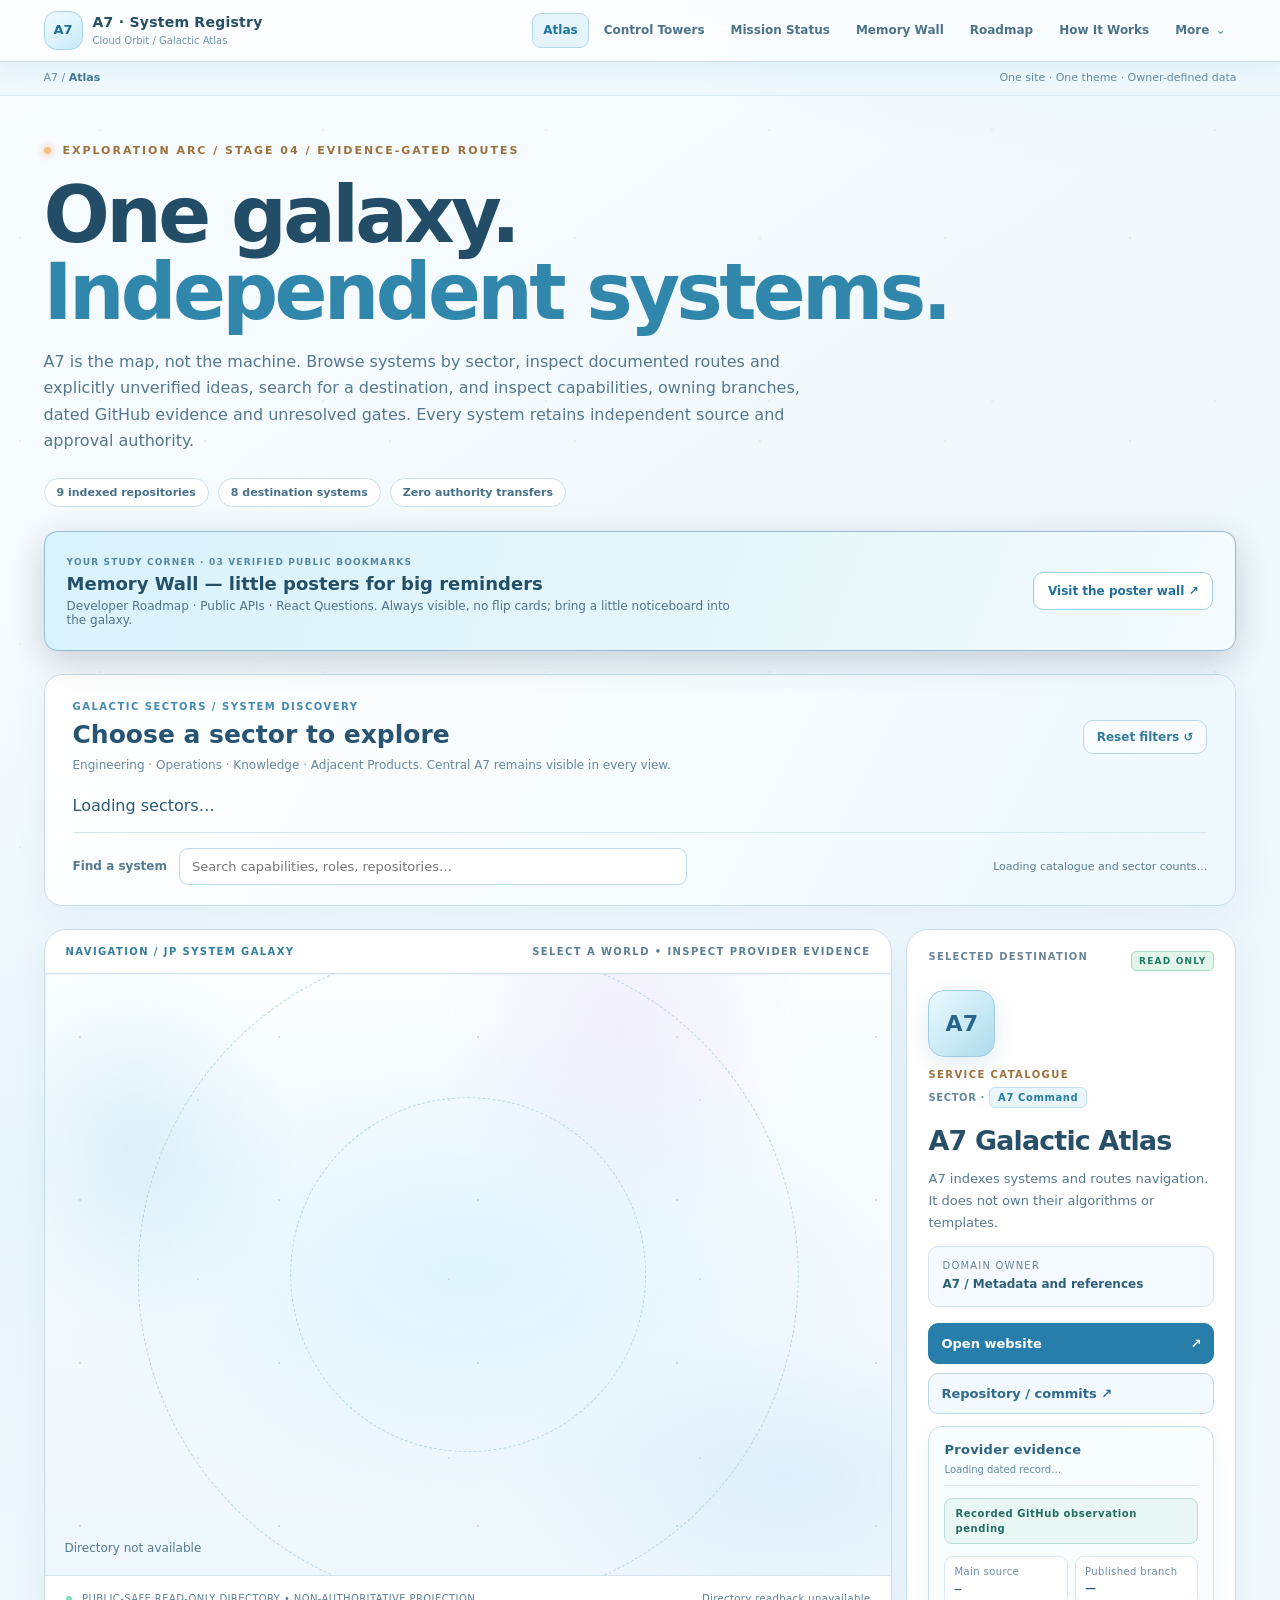
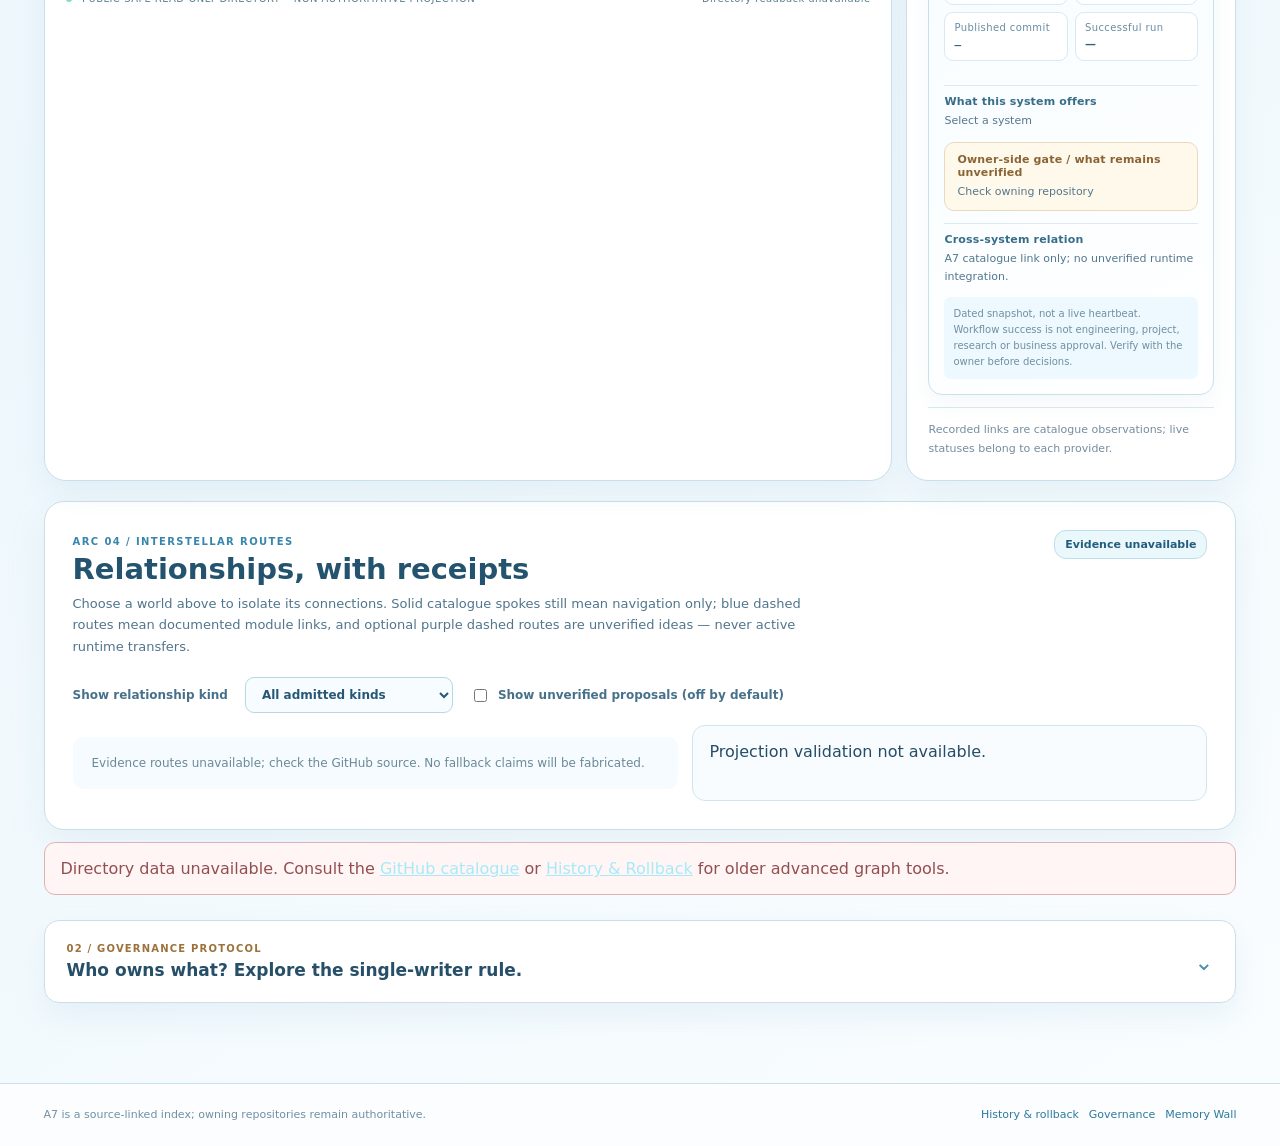
==== commit b6e0cfe0: "A7-SEQ-000022: implement evidence-gated Galactic routes (Arc04) Project only 4 canonical metadata na" ====
--- a/site/index.html
+++ b/site/index.html
@@ -8,6 +8,8 @@
 <link rel="stylesheet" href="assets/a7-unified-theme.css">
 <link rel="stylesheet" href="assets/galactic-atlas-arc02.css">
 <link rel="stylesheet" href="assets/galactic-atlas-arc03.css">
+<link rel="stylesheet" href="assets/galactic-atlas-arc04.css">
+<script src="assets/galactic-atlas-arc04.js" defer></script>
 <link rel="stylesheet" href="assets/a7-site-shell.css">
 <script src="assets/a7-site-shell.js" defer></script>
 </head><body class="galactic-arc">
@@ -23,9 +25,9 @@
 </nav></header>
 <main class="galaxy-shell">
 <section class="galaxy-intro" aria-label="Introduction">
-<div class="arc-kicker"><span class="pulse-dot"></span> EXPLORATION ARC / STAGE 03 / GALACTIC SECTORS</div>
+<div class="arc-kicker"><span class="pulse-dot"></span> EXPLORATION ARC / STAGE 04 / EVIDENCE-GATED ROUTES</div>
 <h1>One galaxy.<br><em>Independent systems.</em></h1>
-<p>A7 is the map, not the machine. Browse systems by sector, search for a destination, and inspect capabilities, owning branches, dated GitHub evidence and unresolved gates. Every system retains independent source and approval authority.</p>
+<p>A7 is the map, not the machine. Browse systems by sector, inspect documented routes and explicitly unverified ideas, search for a destination, and inspect capabilities, owning branches, dated GitHub evidence and unresolved gates. Every system retains independent source and approval authority.</p>
 <div class="arc-meta"><span>9 indexed repositories</span><span>8 destination systems</span><span>Zero authority transfers</span></div>
 </section>
 <aside class="memory-wall-shortcut" aria-label="Pinned reference posters"><div><small>YOUR STUDY CORNER · 03 VERIFIED PUBLIC BOOKMARKS</small><strong>Memory Wall — little posters for big reminders</strong><p>Developer Roadmap · Public APIs · React Questions. Always visible, no flip cards; bring a little noticeboard into the galaxy.</p></div><a href="memory-wall.html">Visit the poster wall ↗</a></aside>
@@ -44,6 +46,7 @@
 <div class="space-field" id="spaceField" role="group" aria-label="Central star map of linked repositories">
 <div class="space-nebula" aria-hidden="true"></div>
 <div class="orbit-ring orbit-ring-one" aria-hidden="true"></div><div class="orbit-ring orbit-ring-two" aria-hidden="true"></div>
+<svg class="arc04-route-overlay" id="arc04Lines" aria-hidden="true" viewBox="0 0 100 100" preserveAspectRatio="none"></svg>
 <svg class="flight-lines" id="flightLines" aria-hidden="true" viewBox="0 0 100 100" preserveAspectRatio="none"></svg>
 <div class="planet-loading" id="planetLoading" role="status">Contacting catalogue · loading destinations…</div>
 </div>
@@ -80,6 +83,17 @@
 <p class="inspector-caveat" id="selectedEvidence">Recorded links are catalogue observations; live statuses belong to each provider.</p>
 </aside>
 </section>
+<section class="arc04-route-explorer" id="interstellar-routes" aria-label="Evidence-gated interstellar relationships">
+<div class="arc04-title-row"><div><span class="arc04-label">ARC 04 / INTERSTELLAR ROUTES</span>
+<h2>Relationships, with receipts</h2>
+<p>Choose a world above to isolate its connections. Solid catalogue spokes still mean navigation only; blue dashed routes mean documented module links, and optional purple dashed routes are unverified ideas — never active runtime transfers.</p></div>
+<span class="arc04-count" id="arc04Count" role="status" aria-live="polite">Loading route evidence…</span></div>
+<div class="arc04-tools"><label for="arc04Type">Show relationship kind</label>
+<select id="arc04Type"><option value="ALL">All admitted kinds</option><option value="DOCUMENTED">Documented navigation</option><option value="PROPOSED">Unverified proposals</option></select>
+<label><input type="checkbox" id="arc04IncludeProposals"> Show unverified proposals (off by default)</label></div>
+<div class="arc04-layout"><div class="arc04-list" id="arc04RouteList" aria-label="Select relationship to inspect"></div>
+<article class="arc04-inspect" id="arc04Inspect" aria-label="Selected relationship evidence"><p>Loading evidence…</p></article></div>
+</section>
 <div id="galaxyError" class="galaxy-error" role="alert" hidden>Directory data unavailable. Consult the <a href="https://github.com/FabinGurung/JP_A7_System_Registry_and_Knowledge_Graph">GitHub catalogue</a> or <a href="history.html">History &amp; Rollback</a> for older advanced graph tools.</div>
 <section class="galaxy-next" aria-label="Progressively revealed architecture">
 <details class="reveal-panel" id="principle">
@@ -102,6 +116,6 @@
 
 </section>
 </main>
-<footer class="galaxy-footer"><span>A7 · Galactic Atlas / Arc 01</span><span>Catalogue observations are not domain authority. Each system owns its implementation.</span><a href="history.html">History &amp; rollback ↗</a></footer>
+<footer class="galaxy-footer"><span>A7 · Galactic Atlas / Arc 04</span><span>Catalogue observations are not domain authority. Each system owns its implementation.</span><a href="history.html">History &amp; rollback ↗</a></footer>
 <script src="assets/fluffy-rocket.js" defer></script>
 </body></html>
--- a/site/assets/galactic-atlas-arc03.css
+++ b/site/assets/galactic-atlas-arc03.css
@@ -0,0 +1,27 @@
+/* A7 Arc03 · Cloud Orbit sector toolbar and semantic sector tint. No dark theme. */
+.galaxy-sector-toolbar{margin:4px 0 23px;padding:20px clamp(15px,2.5vw,28px);border:1px solid #c5deeb;border-radius:18px;background:linear-gradient(116deg,#fff 0%,#edf8fd 100%);box-shadow:0 10px 33px #9fc5d62a;color:#2c5a75}
+.sector-toolbar-head{display:flex;align-items:center;justify-content:space-between;gap:16px;flex-wrap:wrap}
+.sector-eyebrow{font-size:10px;font-weight:850;color:#448ab0;letter-spacing:.15em}
+.sector-toolbar-head h2{font:800 clamp(19px,2vw,25px)/1.2 system-ui,sans-serif;margin:6px 0;color:#265472}
+.sector-toolbar-head p{margin:4px 0;color:#67889c;font-size:12px;line-height:1.6}
+.sector-reset{border:1px solid #bbd6e6;border-radius:10px;background:#f8fcff;color:#347b9d;font:700 12px system-ui,sans-serif;padding:9px 13px;cursor:pointer}
+.sector-reset:hover{background:#e8f5fb}
+.galaxy-sector-filters{display:flex;gap:9px;flex-wrap:wrap;margin:17px 0}
+.galaxy-sector-chip{cursor:pointer;border:1px solid #c6dfea;border-radius:100px;background:#fff;color:#3e7896;font:750 12px system-ui,sans-serif;padding:9px 14px;box-shadow:0 2px 7px #93bbcb15;transition:background .15s,border-color .15s}
+.galaxy-sector-chip:hover{background:#e8f6fc;border-color:#89bfdb}
+.galaxy-sector-chip.is-active,.galaxy-sector-chip[aria-pressed=true]{background:#c9edfa;border-color:#65adce;color:#145d80;box-shadow:inset 0 0 0 1px #b1dbe8}
+.sector-toolbar-foot{display:grid;grid-template-columns:auto minmax(160px,1fr) minmax(180px,1fr);align-items:center;gap:12px;border-top:1px solid #d4e7ee;padding-top:15px}
+.sector-toolbar-foot label{font-size:12px;font-weight:750;color:#537b91}
+.sector-toolbar-foot input{background:#fff;color:#2a556e;border:1px solid #bbdbe7;border-radius:9px;font:13px system-ui,sans-serif;padding:10px 12px;min-width:0;width:100%}
+.sector-toolbar-foot #sectorStatus{font-size:11px;color:#597d91;text-align:right}
+.star-node[hidden]{display:none!important}
+.inspector-sector{font:800 10px system-ui,sans-serif;color:#64889e;margin:0 0 11px;letter-spacing:.06em}
+.inspector-sector strong{background:#e8f5fc;border:1px solid #c4e2ee;border-radius:6px;color:#247d9e;padding:4px 8px}
+body .star-node[data-sector="OPERATIONS"] .star-planet{background:linear-gradient(145deg,#dcf8ee,#89cfb8)!important}
+body .star-node[data-sector="ADJACENT"] .star-planet{background:linear-gradient(145deg,#fbeafa,#e5bfe6)!important}
+body .star-node[data-sector="KNOWLEDGE"] .star-planet{background:linear-gradient(145deg,#e8edff,#a8bce8)!important}
+body .star-node[data-sector="ENGINEERING"] .star-planet{background:linear-gradient(145deg,#e0f6ff,#8fc8e8)!important}
+@media(max-width:860px){.sector-toolbar-foot{grid-template-columns:1fr 2fr}.sector-toolbar-foot #sectorStatus{grid-column:1/-1;text-align:left}}
+@media(max-width:550px){.sector-toolbar-head{align-items:start}.sector-reset{width:100%}.sector-toolbar-foot{grid-template-columns:1fr}.sector-toolbar-foot #sectorStatus{grid-column:auto}.galaxy-sector-chip{font-size:11px;padding:8px 12px}}
+@media(prefers-reduced-motion:reduce){.galaxy-sector-chip{transition:none!important}}
+@media print{.galaxy-sector-toolbar{box-shadow:none}.galaxy-sector-chip{background:#fff}}
--- a/site/assets/galactic-atlas-arc04.css
+++ b/site/assets/galactic-atlas-arc04.css
@@ -0,0 +1,32 @@
+/* A7 Arc04: evidence-gated route explorer. Cloud Orbit light; existing zones untouched. */
+.arc04-route-overlay{position:absolute;inset:0;width:100%;height:100%;pointer-events:none;z-index:1;overflow:visible}
+.space-field .star-node{z-index:2}
+.arc04-route-stroke{fill:none;stroke:#2d91bb;stroke-width:.38;stroke-dasharray:1.3 .75;opacity:.72;vector-effect:non-scaling-stroke}
+.arc04-route-stroke.is-proposed{stroke:#ac809c;stroke-dasharray:.7 1.3;opacity:.55}
+.arc04-route-stroke.is-active{stroke:#1277aa;stroke-width:.65;opacity:1}
+.arc04-route-explorer{margin:20px 0 12px;padding:clamp(16px,2.5vw,28px);background:#fff;border:1px solid #c8dfea;border-radius:20px;color:#254d66;box-shadow:0 14px 33px #a5c7d62e}
+.arc04-title-row{display:flex;align-items:flex-start;justify-content:space-between;flex-wrap:wrap;gap:15px}
+.arc04-title-row h2{font-size:clamp(20px,2.4vw,29px);margin:3px 0 7px;color:#23536f}
+.arc04-title-row p{margin:0;max-width:760px;font-size:13px;line-height:1.65;color:#50758c}
+.arc04-label{font-size:10px;letter-spacing:.14em;color:#3886ac;font-weight:850}
+.arc04-count{padding:7px 10px;border:1px solid #bddfe9;border-radius:12px;font-size:11px;color:#235d7e;background:#eaf8fc;font-weight:750}
+.arc04-tools{display:flex;gap:17px;flex-wrap:wrap;align-items:center;margin:20px 0 12px}
+.arc04-tools select{font:650 12px system-ui,sans-serif;padding:9px 12px;max-width:100%;background:#f6fcff;color:#285776;border:1px solid #b7d7e5;border-radius:9px}
+.arc04-tools label{display:flex;gap:8px;align-items:center;font-size:12px;font-weight:650;color:#47718b;cursor:pointer}
+.arc04-tools input{accent-color:#298bb4}
+.arc04-layout{display:grid;grid-template-columns:minmax(0,1fr) minmax(250px,0.85fr);gap:14px}
+.arc04-list{display:grid;gap:8px;align-content:start;max-height:380px;overflow-y:auto}
+.arc04-item{width:100%;text-align:left;background:#f5fbfe;border:1px solid #d0e5ef;border-radius:11px;padding:12px;cursor:pointer;font:inherit;color:#27526d;display:grid;gap:5px}
+.arc04-item:hover,.arc04-item.is-active{border-color:#5fa9cd;background:#e8f7fd}
+.arc04-item strong{font-size:13px}.arc04-item small{font-size:11px;color:#597f93;line-height:1.45}
+.arc04-item .arc04-status{font-size:10px;font-weight:850;color:#277698}
+.arc04-item.is-proposed .arc04-status{color:#8e6588}
+.arc04-inspect{padding:16px;background:#f8fcff;border:1px solid #d2e5ef;border-radius:13px;min-width:0}
+.arc04-inspect h3{margin:0 0 9px;font-size:16px;color:#265877}
+.arc04-inspect p{margin:7px 0;color:#52758a;font-size:12px;line-height:1.6;overflow-wrap:anywhere}
+.arc04-inspect a{color:#176e9f;font-weight:750;font-size:12px;overflow-wrap:anywhere}
+.arc04-caveat{border-top:1px solid #d8e9f1;margin-top:14px!important;padding-top:12px;font-size:11px!important}
+.arc04-empty{padding:19px;color:#6b8999;background:#f5fbfe;border-radius:10px;font-size:12px}
+@media(max-width:750px){.arc04-layout{grid-template-columns:1fr}.arc04-route-explorer{margin-top:12px}.arc04-list{max-height:300px}}
+@media(prefers-reduced-motion:reduce){.arc04-item{transition:none}}
+@media print{.arc04-route-explorer{box-shadow:none}.arc04-tools{display:none}}
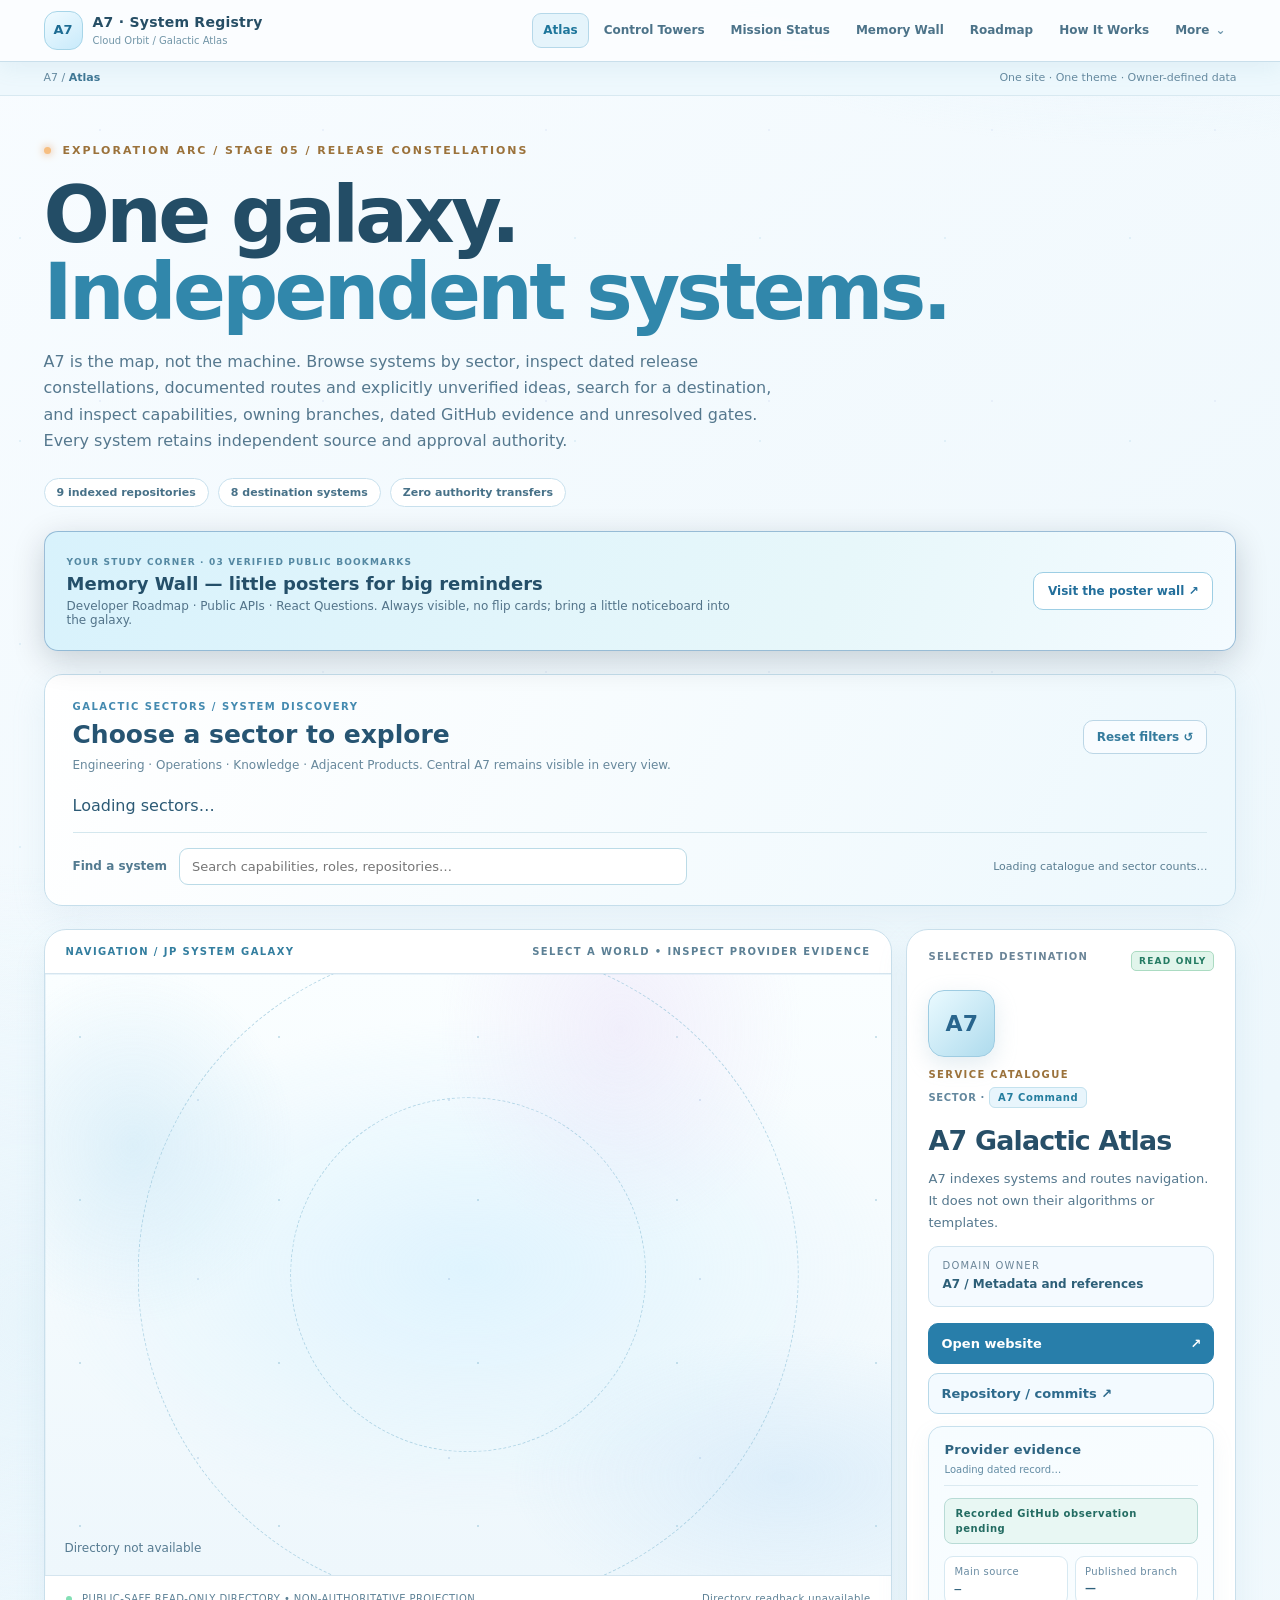
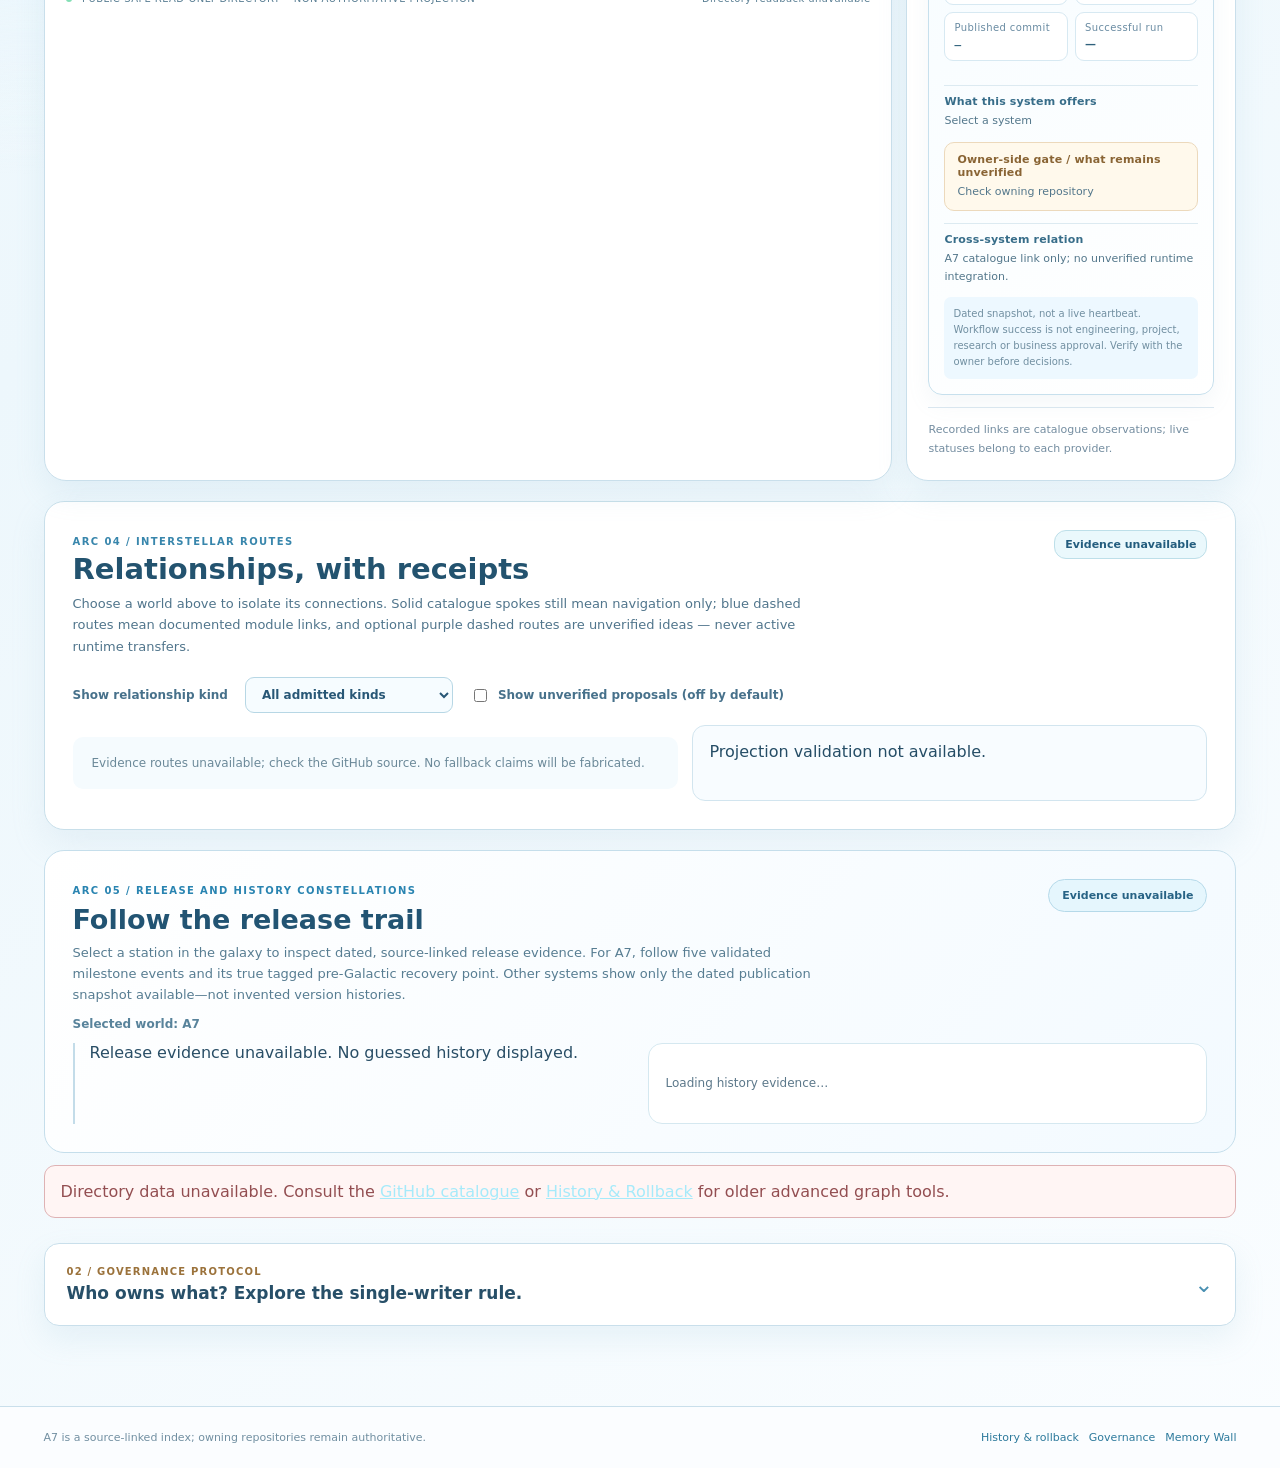
==== commit f6ce2bf5: "A7-SEQ-000024: begin Arc05 immutable release and history constellations" ====
--- a/site/index.html
+++ b/site/index.html
@@ -9,6 +9,8 @@
 <link rel="stylesheet" href="assets/galactic-atlas-arc02.css">
 <link rel="stylesheet" href="assets/galactic-atlas-arc03.css">
 <link rel="stylesheet" href="assets/galactic-atlas-arc04.css">
+<link rel="stylesheet" href="assets/galactic-atlas-arc05.css">
+<script src="assets/galactic-atlas-arc05.js" defer></script>
 <script src="assets/galactic-atlas-arc04.js" defer></script>
 <link rel="stylesheet" href="assets/a7-site-shell.css">
 <script src="assets/a7-site-shell.js" defer></script>
@@ -25,9 +27,9 @@
 </nav></header>
 <main class="galaxy-shell">
 <section class="galaxy-intro" aria-label="Introduction">
-<div class="arc-kicker"><span class="pulse-dot"></span> EXPLORATION ARC / STAGE 04 / EVIDENCE-GATED ROUTES</div>
+<div class="arc-kicker"><span class="pulse-dot"></span> EXPLORATION ARC / STAGE 05 / RELEASE CONSTELLATIONS</div>
 <h1>One galaxy.<br><em>Independent systems.</em></h1>
-<p>A7 is the map, not the machine. Browse systems by sector, inspect documented routes and explicitly unverified ideas, search for a destination, and inspect capabilities, owning branches, dated GitHub evidence and unresolved gates. Every system retains independent source and approval authority.</p>
+<p>A7 is the map, not the machine. Browse systems by sector, inspect dated release constellations, documented routes and explicitly unverified ideas, search for a destination, and inspect capabilities, owning branches, dated GitHub evidence and unresolved gates. Every system retains independent source and approval authority.</p>
 <div class="arc-meta"><span>9 indexed repositories</span><span>8 destination systems</span><span>Zero authority transfers</span></div>
 </section>
 <aside class="memory-wall-shortcut" aria-label="Pinned reference posters"><div><small>YOUR STUDY CORNER · 03 VERIFIED PUBLIC BOOKMARKS</small><strong>Memory Wall — little posters for big reminders</strong><p>Developer Roadmap · Public APIs · React Questions. Always visible, no flip cards; bring a little noticeboard into the galaxy.</p></div><a href="memory-wall.html">Visit the poster wall ↗</a></aside>
@@ -94,6 +96,14 @@
 <div class="arc04-layout"><div class="arc04-list" id="arc04RouteList" aria-label="Select relationship to inspect"></div>
 <article class="arc04-inspect" id="arc04Inspect" aria-label="Selected relationship evidence"><p>Loading evidence…</p></article></div>
 </section>
+<section class="arc05-shell" id="release-constellations" aria-label="Immutable release history constellations">
+<div class="arc05-top"><div><span class="arc05-eyebrow">ARC 05 / RELEASE AND HISTORY CONSTELLATIONS</span>
+<h2>Follow the release trail</h2><p>Select a station in the galaxy to inspect dated, source-linked release evidence. For A7, follow five validated milestone events and its true tagged pre-Galactic recovery point. Other systems show only the dated publication snapshot available—not invented version histories.</p></div>
+<span class="arc05-badge" id="arc05HistoryCount" role="status" aria-live="polite">Loading release evidence…</span></div>
+<div class="arc05-name">Selected world: <strong id="arc05SelectedSystem">A7</strong></div>
+<div class="arc05-grid"><div class="arc05-history-list" id="arc05HistoryList" aria-label="Chronological release entries"></div>
+<article class="arc05-inspector" id="arc05HistoryInspector" aria-label="Immutable selected release details"><p>Loading history evidence…</p></article></div>
+</section>
 <div id="galaxyError" class="galaxy-error" role="alert" hidden>Directory data unavailable. Consult the <a href="https://github.com/FabinGurung/JP_A7_System_Registry_and_Knowledge_Graph">GitHub catalogue</a> or <a href="history.html">History &amp; Rollback</a> for older advanced graph tools.</div>
 <section class="galaxy-next" aria-label="Progressively revealed architecture">
 <details class="reveal-panel" id="principle">
@@ -116,6 +126,6 @@
 
 </section>
 </main>
-<footer class="galaxy-footer"><span>A7 · Galactic Atlas / Arc 04</span><span>Catalogue observations are not domain authority. Each system owns its implementation.</span><a href="history.html">History &amp; rollback ↗</a></footer>
+<footer class="galaxy-footer"><span>A7 · Galactic Atlas / Arc 05</span><span>Catalogue observations are not domain authority. Each system owns its implementation.</span><a href="history.html">History &amp; rollback ↗</a></footer>
 <script src="assets/fluffy-rocket.js" defer></script>
 </body></html>
--- a/site/assets/galactic-atlas-arc05.css
+++ b/site/assets/galactic-atlas-arc05.css
@@ -0,0 +1,24 @@
+/* Arc05 immutable release evidence timeline, presentation only. */
+.arc05-shell{margin:20px 0 10px;padding:clamp(16px,2.3vw,28px);border:1px solid #c5deeb;border-radius:20px;background:linear-gradient(130deg,#ffffff,#f3faff);color:#294e66}
+.arc05-top{display:flex;justify-content:space-between;gap:16px;flex-wrap:wrap;align-items:flex-start}
+.arc05-top h2{font-size:clamp(20px,2.3vw,27px);color:#225473;margin:6px 0 8px}
+.arc05-top p{font-size:13px;color:#577d92;max-width:750px;line-height:1.6;margin:0}
+.arc05-eyebrow{color:#2984b1;font-weight:850;letter-spacing:.14em;font-size:10px}
+.arc05-badge{border:1px solid #b5d9e9;border-radius:100px;background:#e5f6fd;padding:9px 13px;color:#276385;font-size:11px;font-weight:750}
+.arc05-name{font-size:12px;color:#58839b;padding:12px 0;font-weight:750}
+.arc05-grid{display:grid;grid-template-columns:minmax(0,1fr) minmax(250px,1fr);gap:15px}
+.arc05-history-list{display:grid;gap:10px;align-content:start;max-height:380px;overflow-y:auto;padding-left:15px;border-left:2px solid #c3dce9}
+.arc05-history-item{cursor:pointer;display:grid;gap:5px;position:relative;background:#fff;border:1px solid #d2e5ef;color:#2a5770;text-align:left;padding:12px;border-radius:11px;font:inherit}
+.arc05-history-item:before{content:"";position:absolute;top:16px;left:-21px;width:9px;height:9px;background:#63afd1;border:2px solid #fff;border-radius:50%;box-shadow:0 0 0 2px #88c2df}
+.arc05-history-item:hover,.arc05-history-item.is-active{background:#eaf8fd;border-color:#79badd}
+.arc05-date{color:#4785a3;font-size:11px;font-weight:850}
+.arc05-history-item strong{font-size:13px}
+.arc05-history-item small{font-size:11px;color:#6a8495;line-height:1.4}
+.arc05-inspector{min-width:0;border:1px solid #d5e8f0;border-radius:14px;background:#fff;padding:17px}
+.arc05-inspector h3{font-size:16px;color:#265a77;margin:0 0 11px}
+.arc05-inspector p{font-size:12px;color:#5c788a;line-height:1.7;overflow-wrap:anywhere}
+.arc05-inspector a{display:block;color:#1e75a0;font-size:12px;font-weight:700;overflow-wrap:anywhere;margin:8px 0}
+@media(max-width:760px){.arc05-grid{grid-template-columns:1fr}.arc05-history-list{max-height:310px}}
+@media(prefers-reduced-motion:reduce){.arc05-history-item{transition:none}}
+@media print{.arc05-shell{background:#fff}.arc05-history-list{max-height:none}}
+
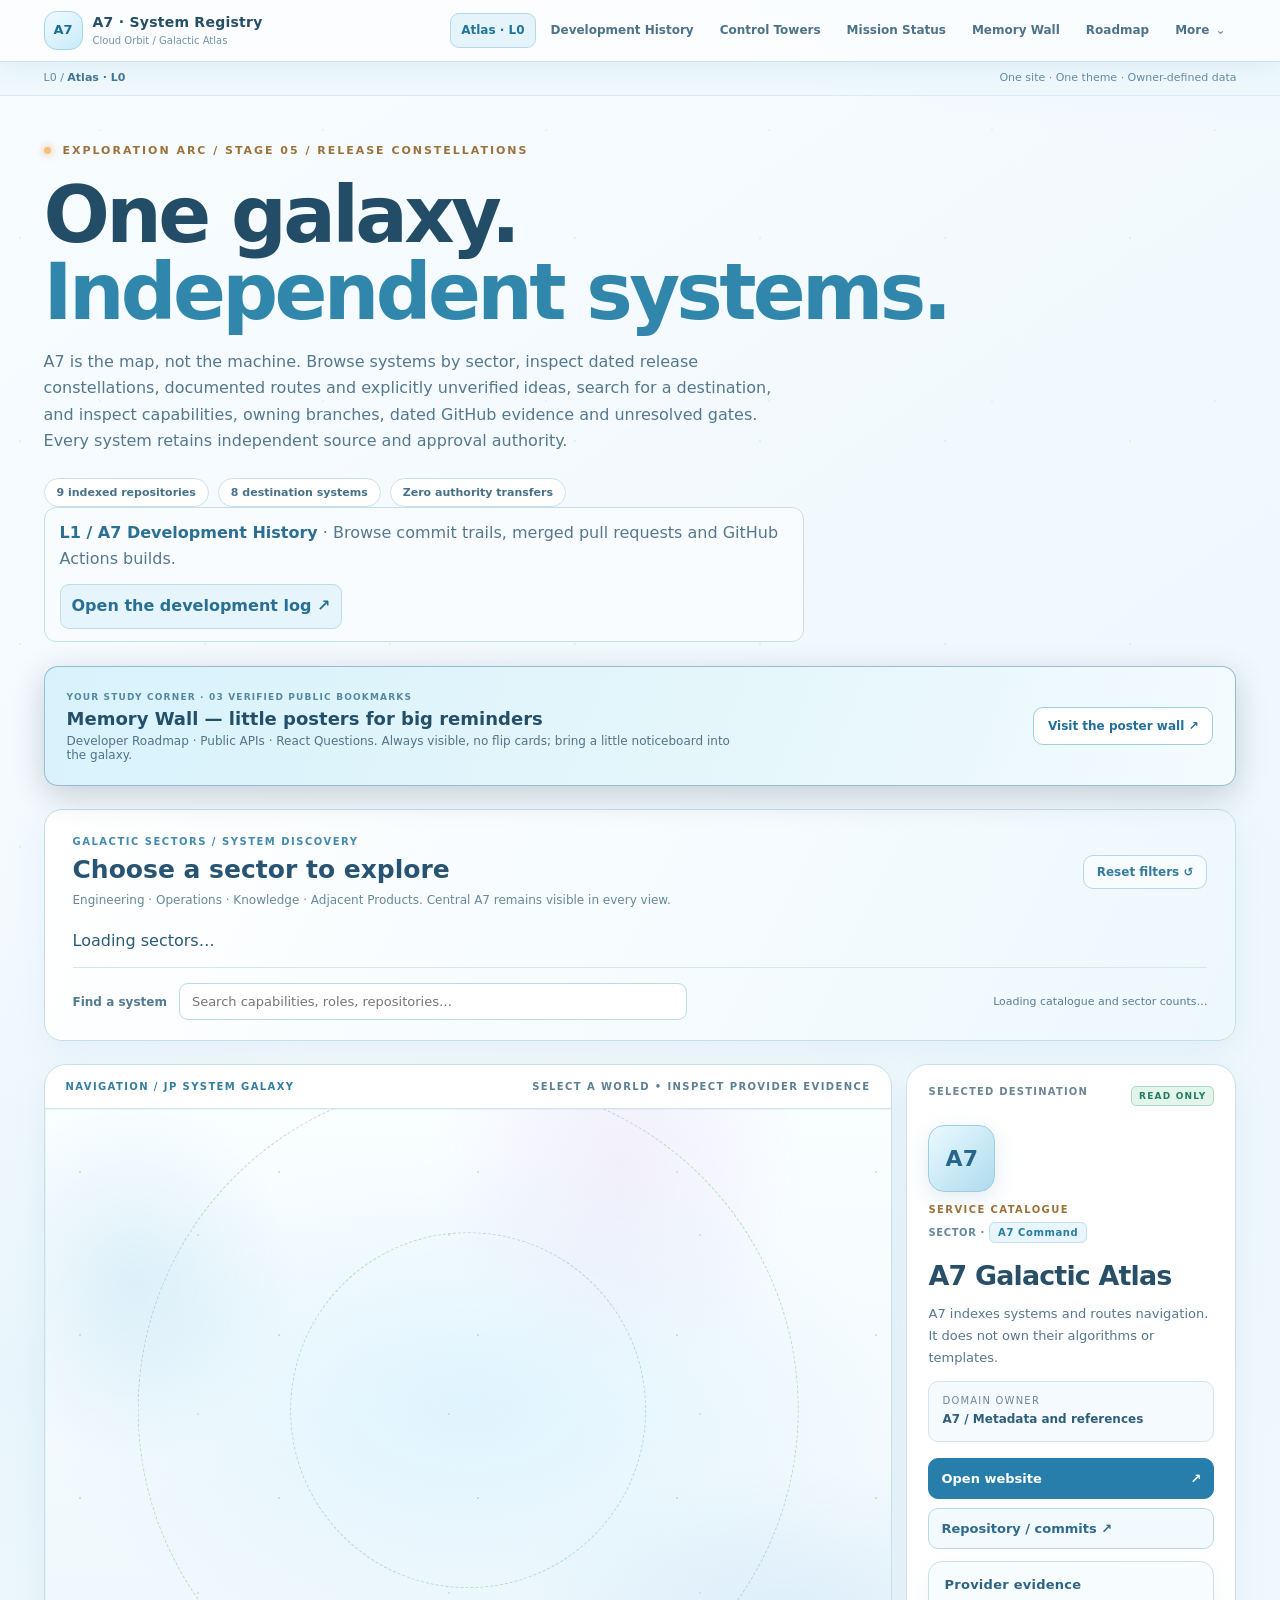
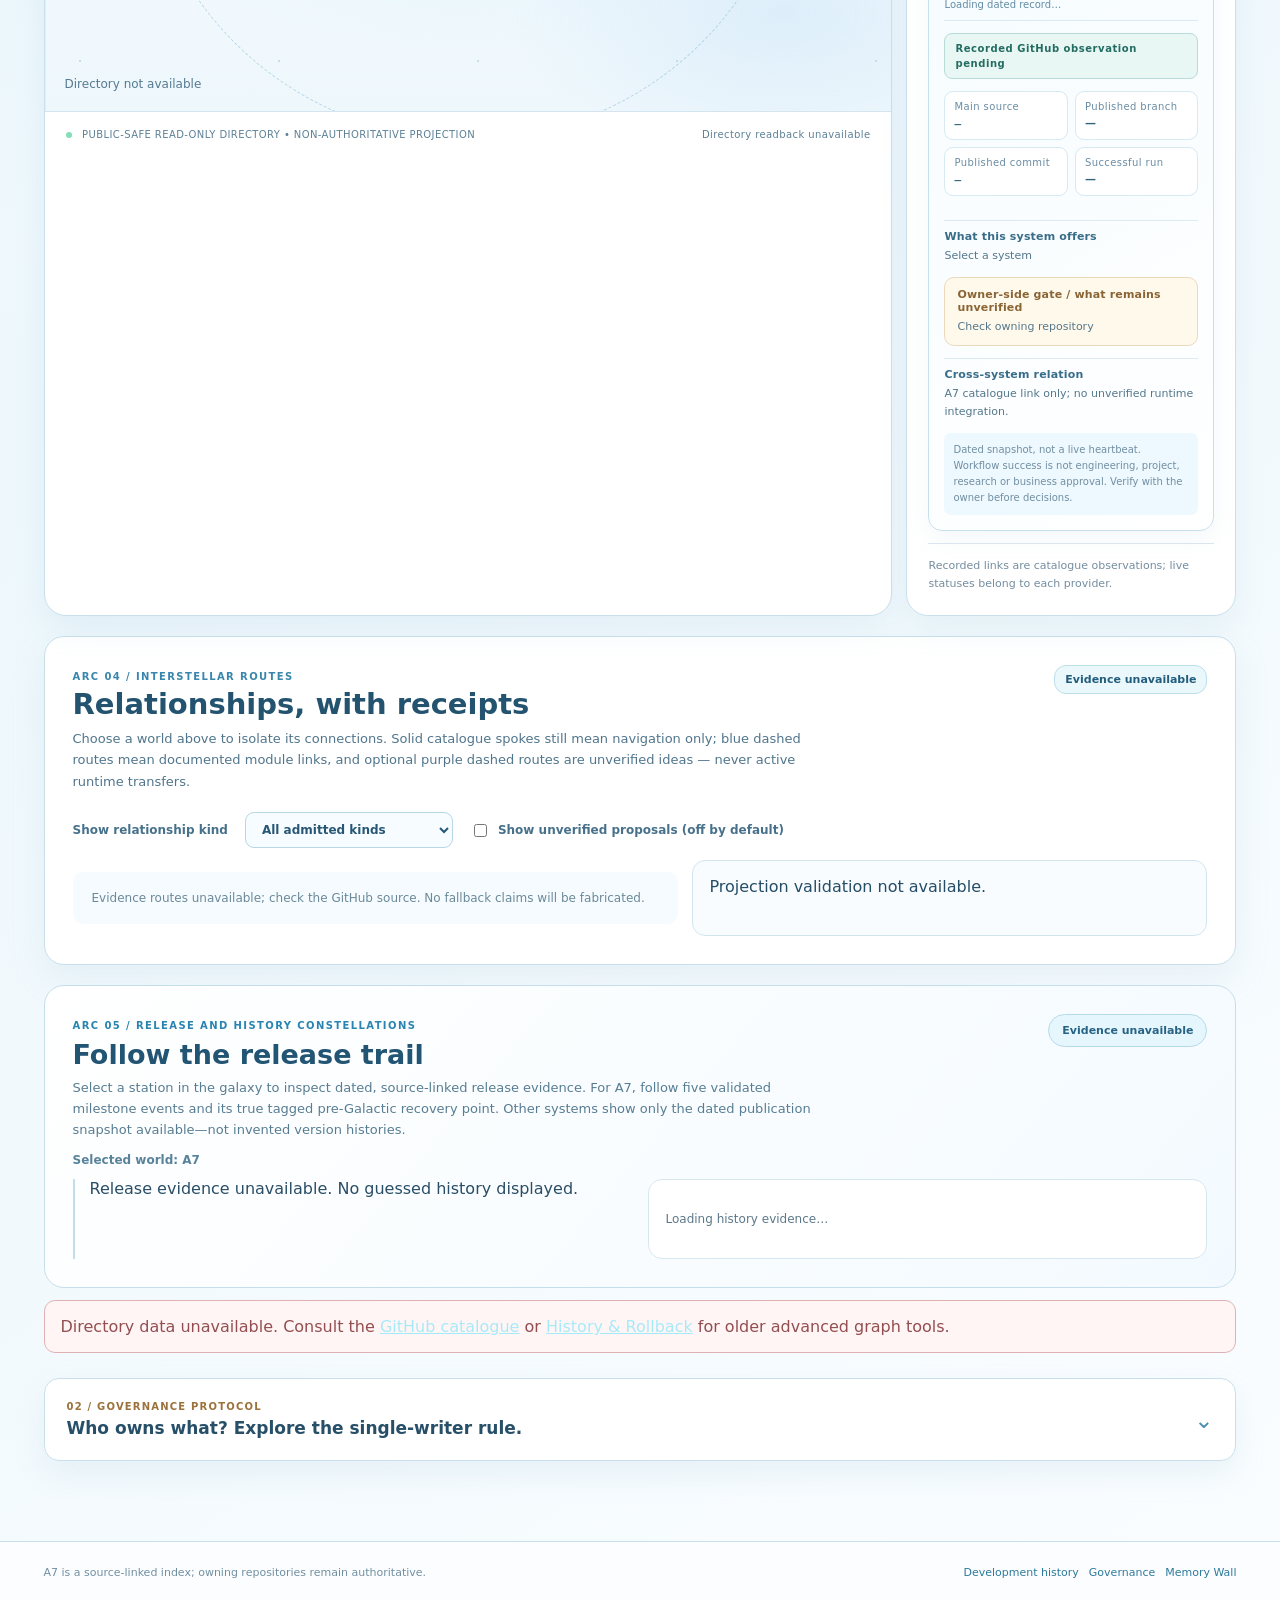
==== commit a9c223ff: "A7 seq27: connect L0 to L1 Git history; build and browser-test native provenance" ====
--- a/site/index.html
+++ b/site/index.html
@@ -31,6 +31,7 @@
 <h1>One galaxy.<br><em>Independent systems.</em></h1>
 <p>A7 is the map, not the machine. Browse systems by sector, inspect dated release constellations, documented routes and explicitly unverified ideas, search for a destination, and inspect capabilities, owning branches, dated GitHub evidence and unresolved gates. Every system retains independent source and approval authority.</p>
 <div class="arc-meta"><span>9 indexed repositories</span><span>8 destination systems</span><span>Zero authority transfers</span></div>
+<p class="dh-home-jump"><span><strong>L1 / A7 Development History</strong> · Browse commit trails, merged pull requests and GitHub Actions builds.</span><a href="history.html">Open the development log ↗</a></p>
 </section>
 <aside class="memory-wall-shortcut" aria-label="Pinned reference posters"><div><small>YOUR STUDY CORNER · 03 VERIFIED PUBLIC BOOKMARKS</small><strong>Memory Wall — little posters for big reminders</strong><p>Developer Roadmap · Public APIs · React Questions. Always visible, no flip cards; bring a little noticeboard into the galaxy.</p></div><a href="memory-wall.html">Visit the poster wall ↗</a></aside>
 <section class="galaxy-sector-toolbar" aria-label="Explore galaxy by department">
@@ -126,6 +127,6 @@
 
 </section>
 </main>
-<footer class="galaxy-footer"><span>A7 · Galactic Atlas / Arc 05</span><span>Catalogue observations are not domain authority. Each system owns its implementation.</span><a href="history.html">History &amp; rollback ↗</a></footer>
+<footer class="galaxy-footer"><span>A7 · Galactic Atlas / Arc 05</span><span>Catalogue observations are not domain authority. Each system owns its implementation.</span><a href="history.html">Development history ↗</a></footer>
 <script src="assets/fluffy-rocket.js" defer></script>
 </body></html>
--- a/site/assets/a7-site-shell.css
+++ b/site/assets/a7-site-shell.css
@@ -31,3 +31,7 @@
 body.a7-shell-ready .galaxy-intro h1,body.a7-shell-ready .ct-hero h1,body.a7-shell-ready .wall-hero h1{letter-spacing:-.047em}
 @media(max-width:850px){.a7-shell-header{align-items:flex-start}.a7-shell-nav{justify-content:flex-start;width:100%;overflow-x:auto;flex-wrap:nowrap;padding:3px 0 5px}.a7-shell-nav>a,.a7-shell-more>summary{font-size:11px;padding:7px 8px}.a7-shell-more{position:static}.a7-shell-menu{right:10px;left:auto;top:auto;min-width:200px}.a7-shell-footer a{margin-left:6px}}
 @media print{.a7-shell-header,.a7-shell-context,.a7-shell-footer{display:none!important}}
+
+/* A7 L0->L1 Git source history shortcut */
+.dh-home-jump{margin:15px 0;display:flex;align-items:center;justify-content:space-between;gap:12px;flex-wrap:wrap;padding:12px 15px;border:1px solid #c2e0ec;border-radius:12px;background:#f8fcff;color:#52788d;font-size:12px}
+.dh-home-jump strong{color:#2b7093}.dh-home-jump a{display:inline-block;padding:8px 11px;border:1px solid #bddce9;border-radius:9px;background:#e5f5fb;text-decoration:none;font-weight:800;color:#286f93}
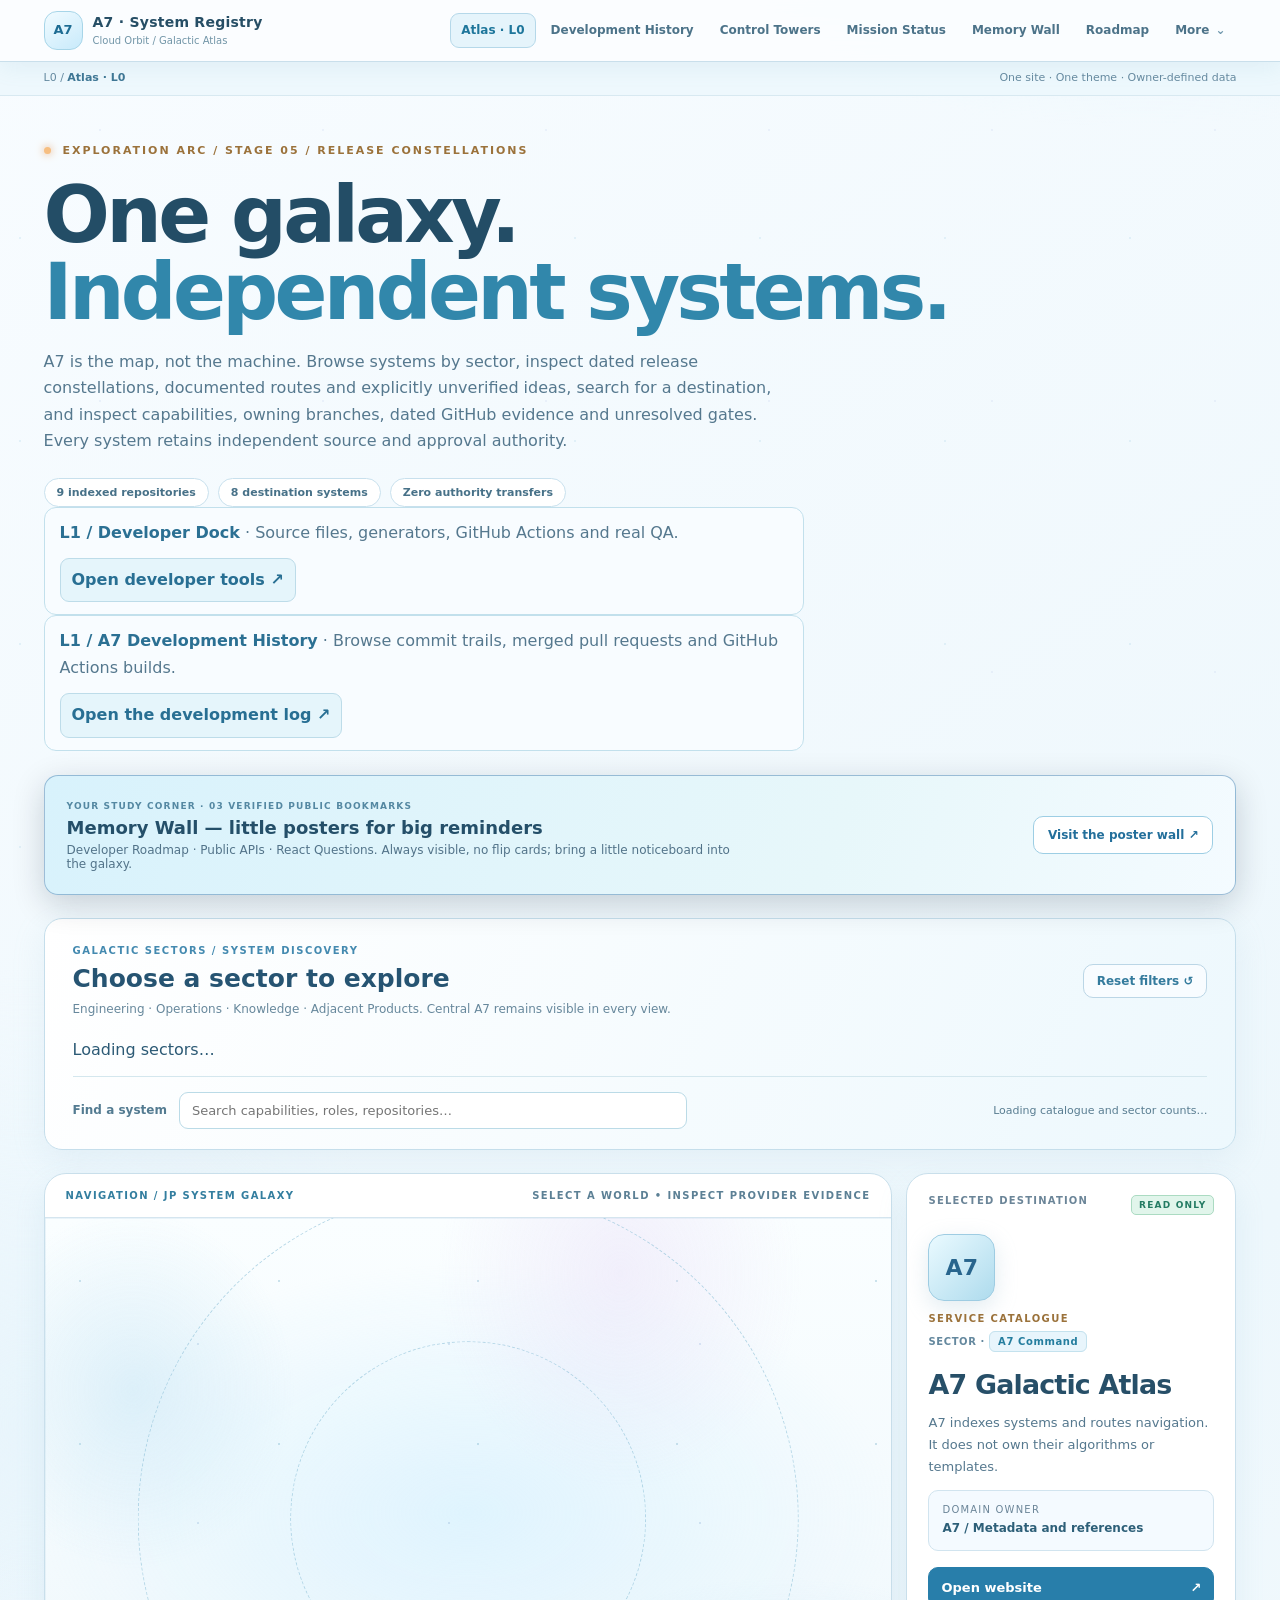
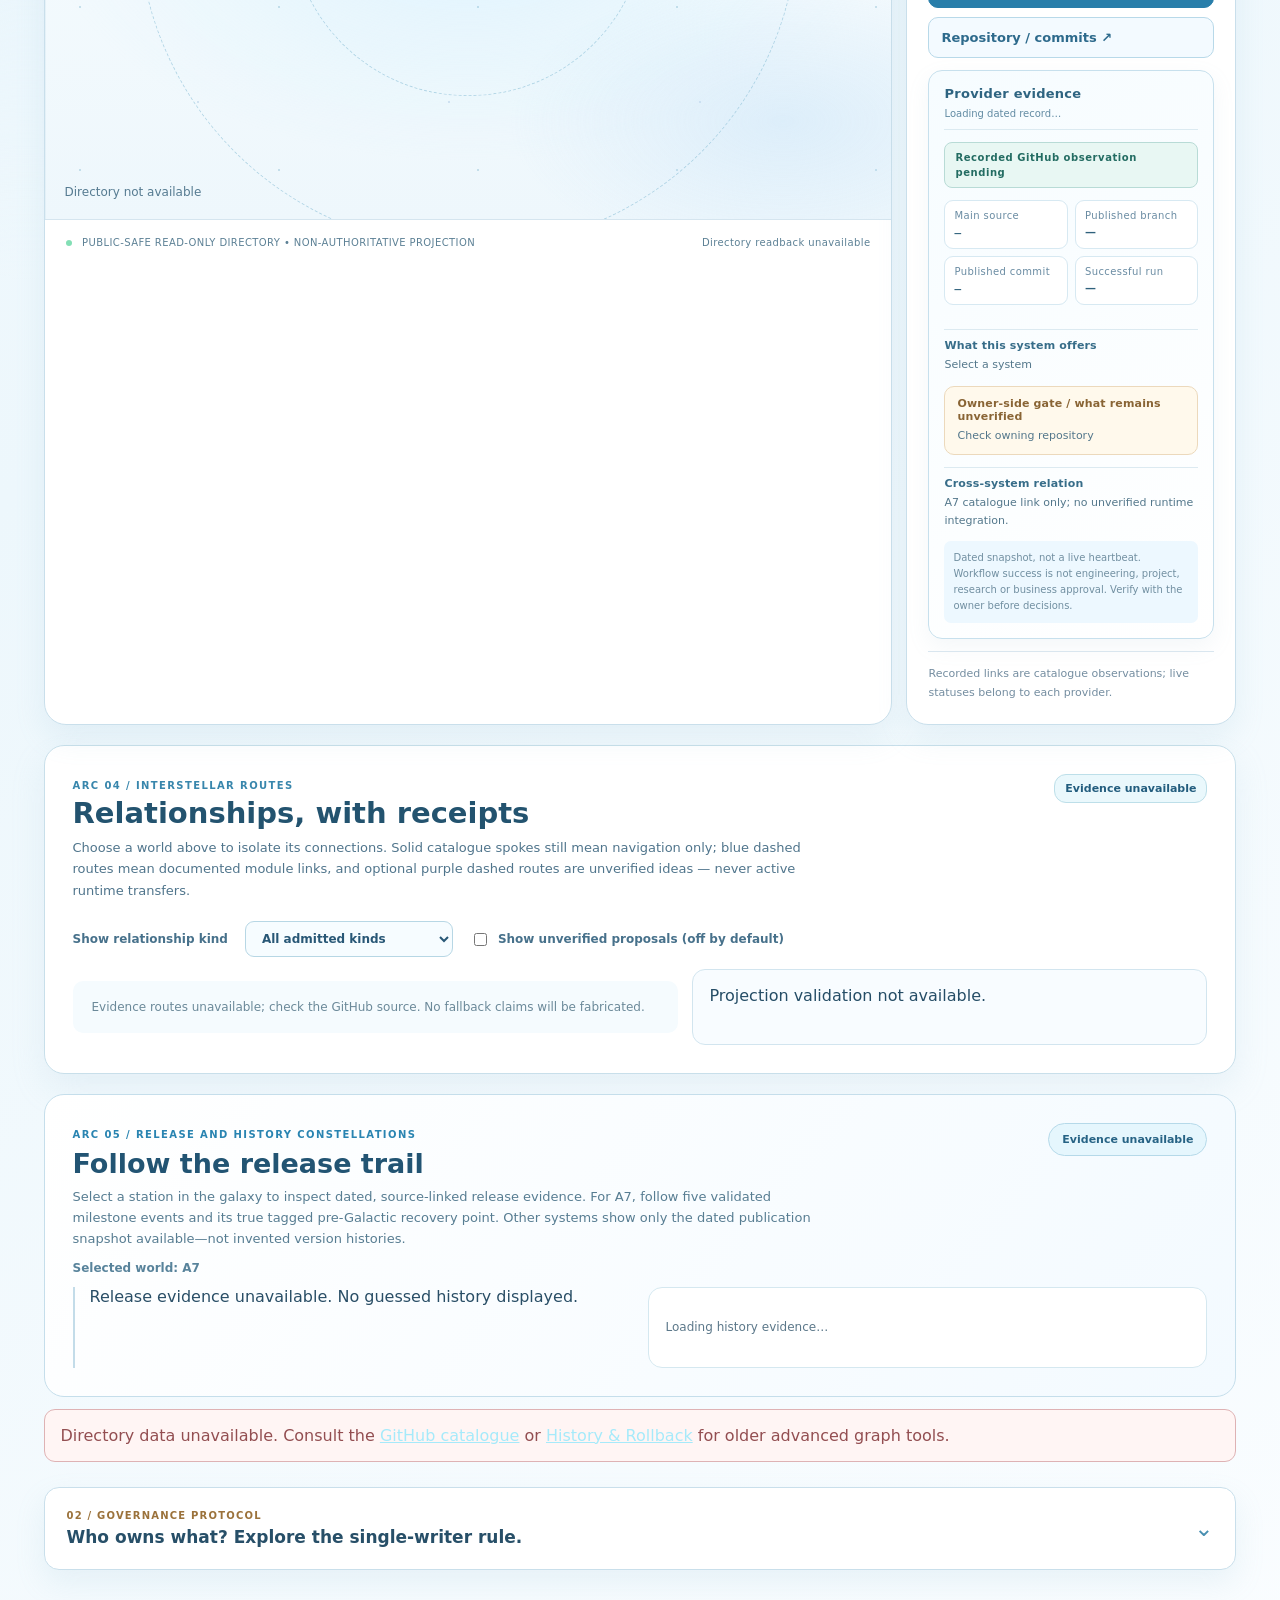
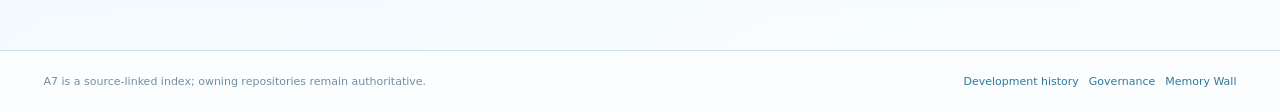
==== commit e26e1612: "A7 seq29: integrate L1 dock, Memory Wall matrix and Pages/Chromium gates" ====
--- a/site/index.html
+++ b/site/index.html
@@ -31,6 +31,7 @@
 <h1>One galaxy.<br><em>Independent systems.</em></h1>
 <p>A7 is the map, not the machine. Browse systems by sector, inspect dated release constellations, documented routes and explicitly unverified ideas, search for a destination, and inspect capabilities, owning branches, dated GitHub evidence and unresolved gates. Every system retains independent source and approval authority.</p>
 <div class="arc-meta"><span>9 indexed repositories</span><span>8 destination systems</span><span>Zero authority transfers</span></div>
+<p class="dh-home-jump"><span><strong>L1 / Developer Dock</strong> · Source files, generators, GitHub Actions and real QA.</span><a href="developer-dock.html">Open developer tools ↗</a></p>
 <p class="dh-home-jump"><span><strong>L1 / A7 Development History</strong> · Browse commit trails, merged pull requests and GitHub Actions builds.</span><a href="history.html">Open the development log ↗</a></p>
 </section>
 <aside class="memory-wall-shortcut" aria-label="Pinned reference posters"><div><small>YOUR STUDY CORNER · 03 VERIFIED PUBLIC BOOKMARKS</small><strong>Memory Wall — little posters for big reminders</strong><p>Developer Roadmap · Public APIs · React Questions. Always visible, no flip cards; bring a little noticeboard into the galaxy.</p></div><a href="memory-wall.html">Visit the poster wall ↗</a></aside>
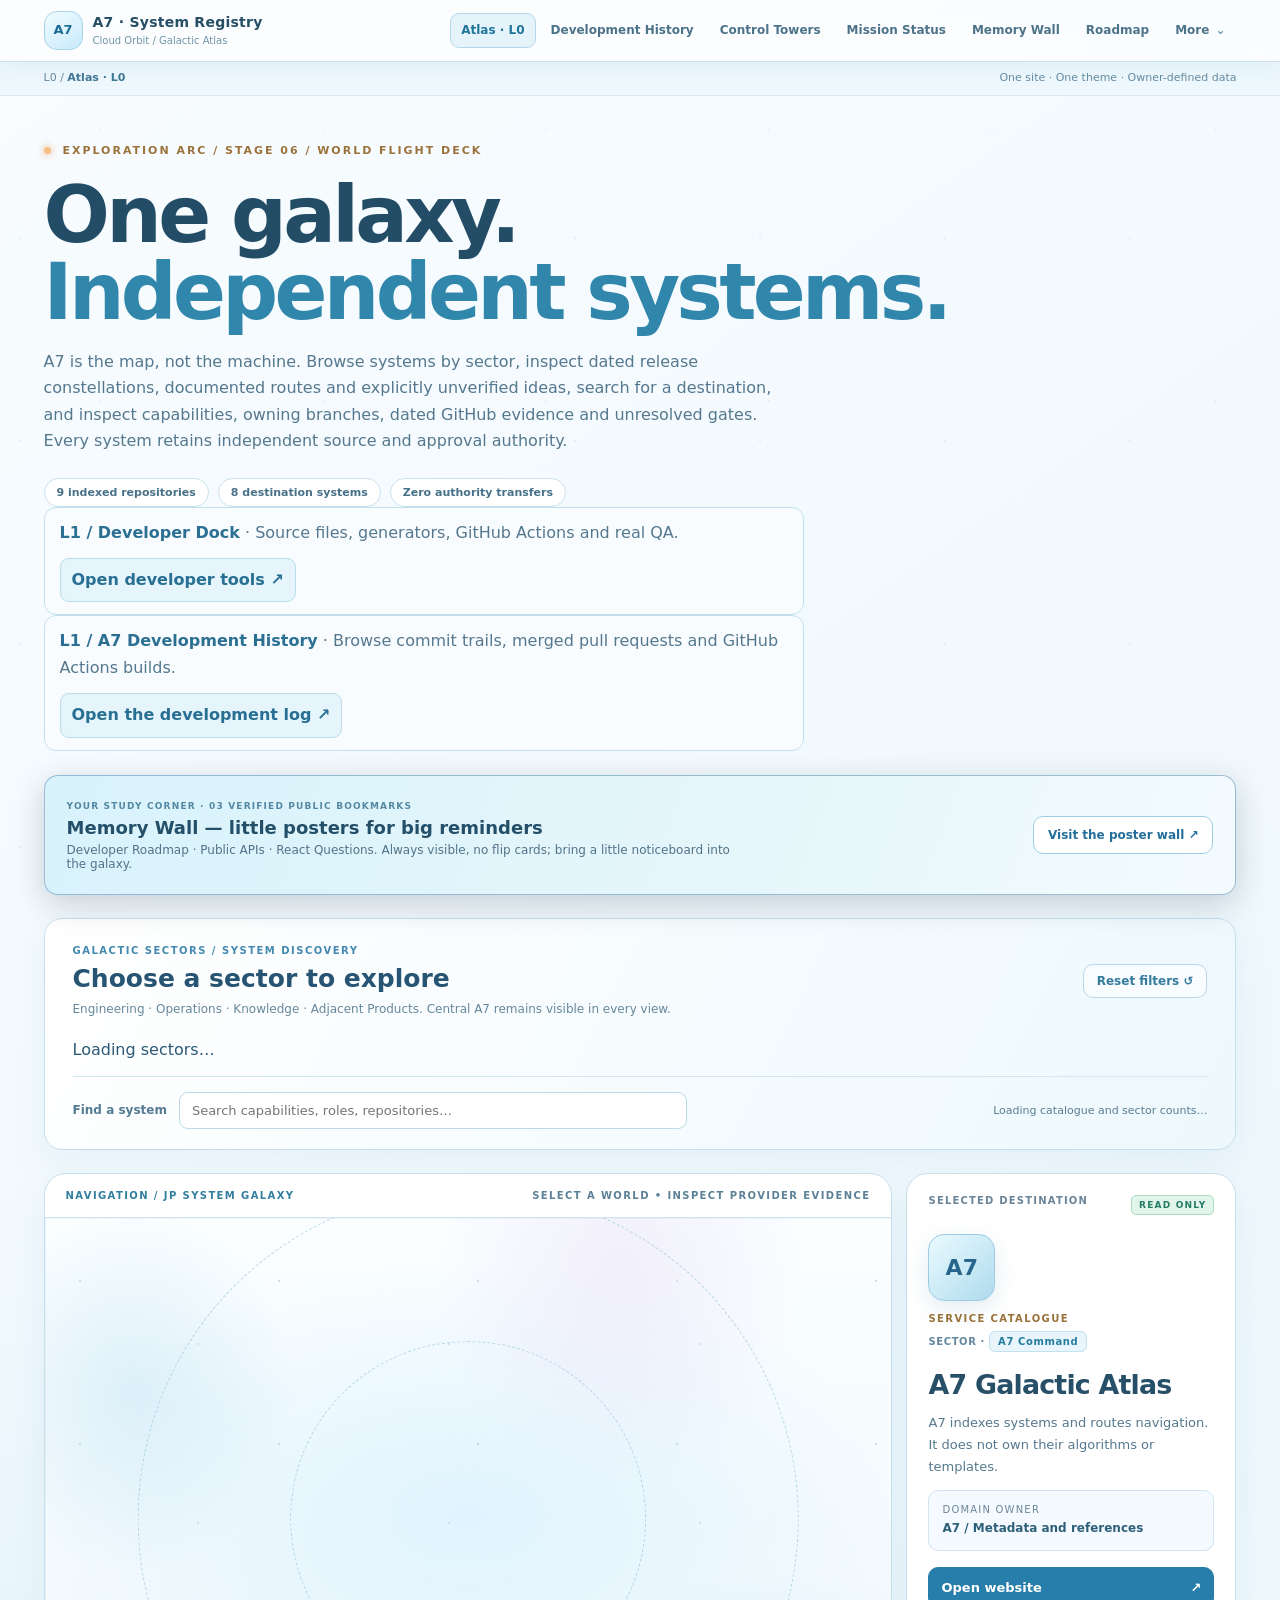
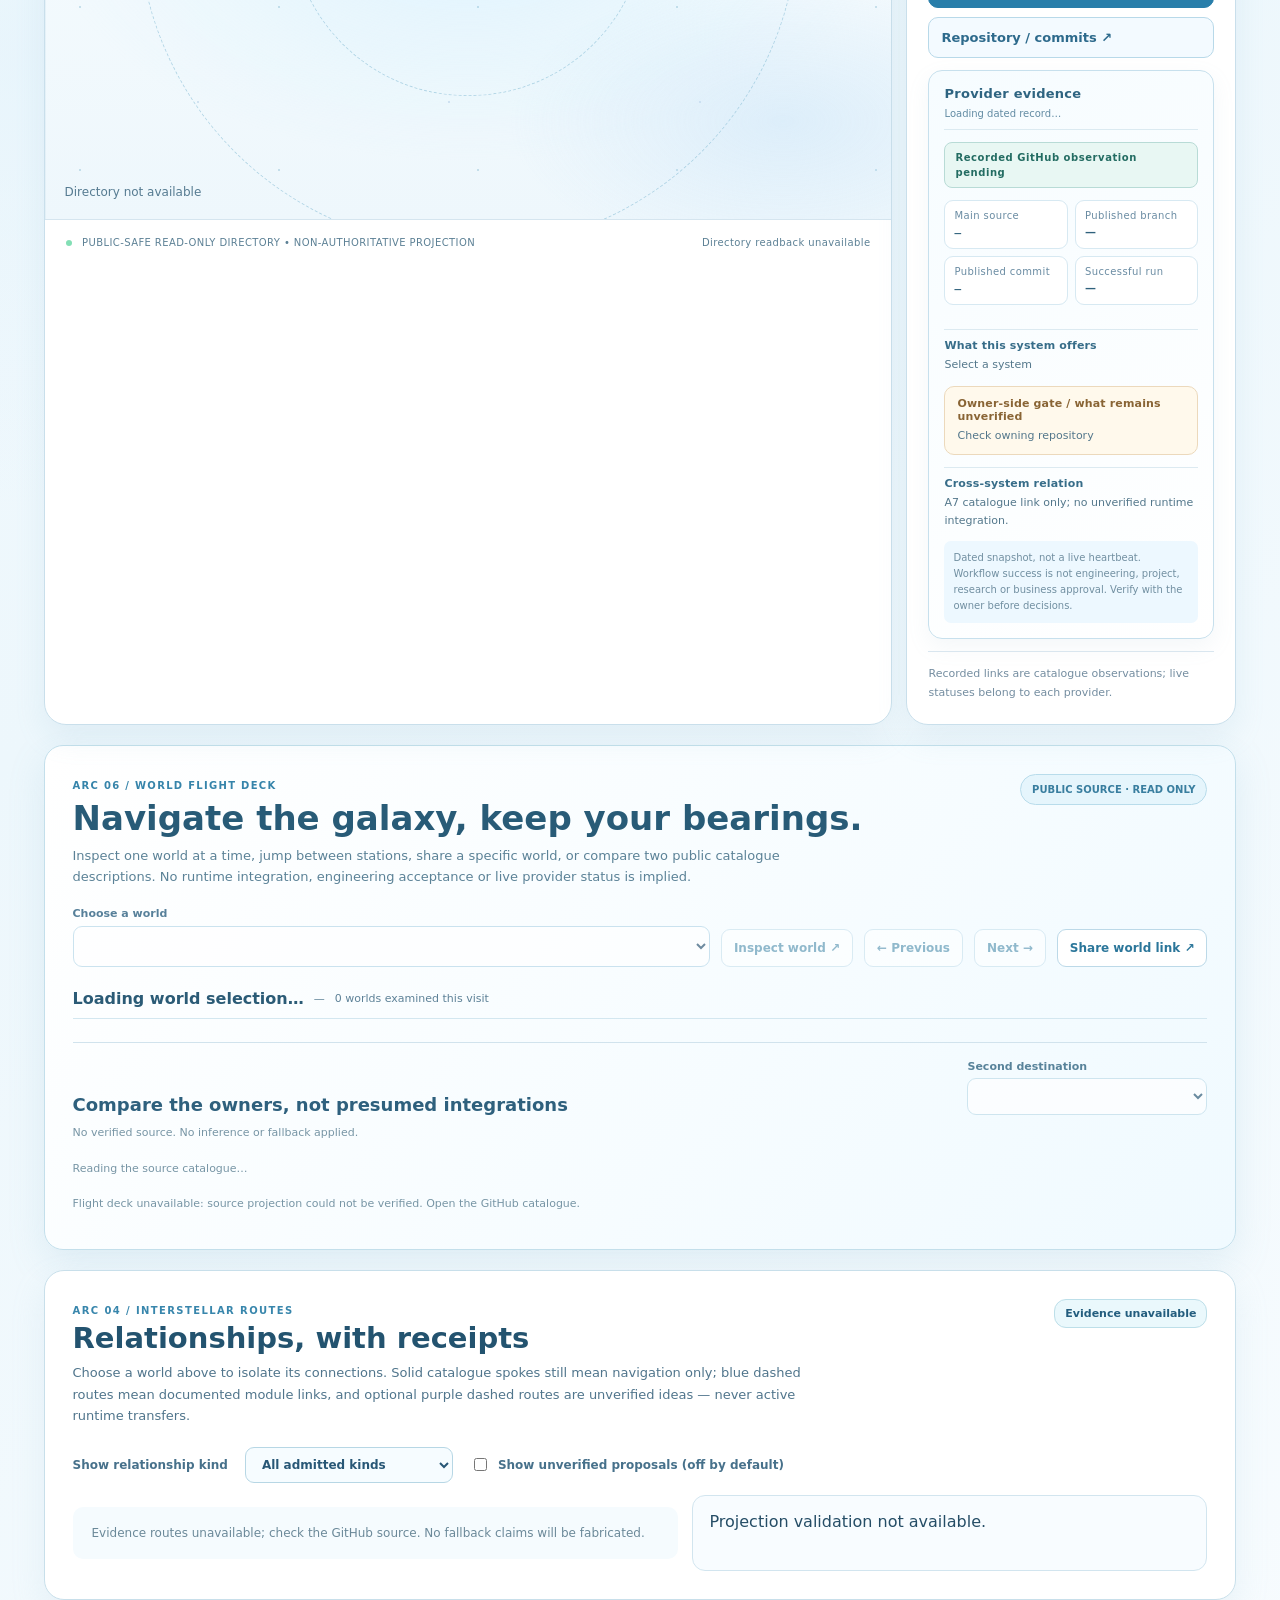
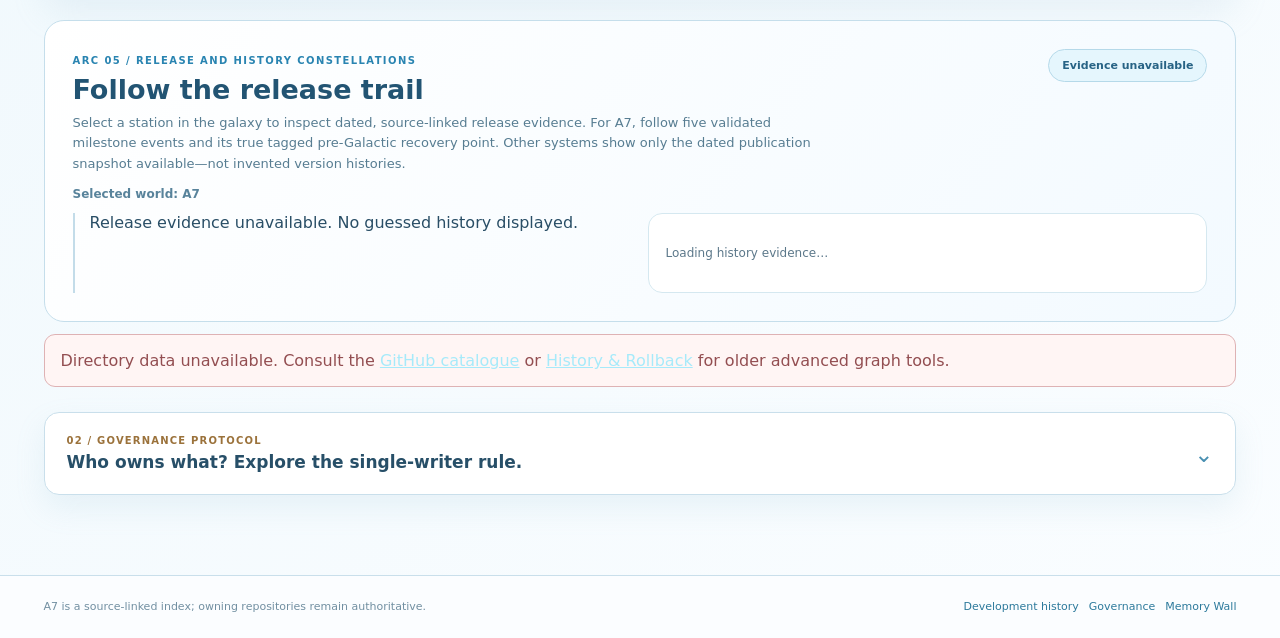
==== commit 94271f7d: "A7 seq31 Arc06: source-backed world flight deck and interactive comparison" ====
--- a/site/index.html
+++ b/site/index.html
@@ -10,7 +10,9 @@
 <link rel="stylesheet" href="assets/galactic-atlas-arc03.css">
 <link rel="stylesheet" href="assets/galactic-atlas-arc04.css">
 <link rel="stylesheet" href="assets/galactic-atlas-arc05.css">
+<link rel="stylesheet" href="assets/galactic-atlas-arc06.css">
 <script src="assets/galactic-atlas-arc05.js" defer></script>
+<script src="assets/galactic-atlas-arc06.js" defer></script>
 <script src="assets/galactic-atlas-arc04.js" defer></script>
 <link rel="stylesheet" href="assets/a7-site-shell.css">
 <script src="assets/a7-site-shell.js" defer></script>
@@ -27,7 +29,7 @@
 </nav></header>
 <main class="galaxy-shell">
 <section class="galaxy-intro" aria-label="Introduction">
-<div class="arc-kicker"><span class="pulse-dot"></span> EXPLORATION ARC / STAGE 05 / RELEASE CONSTELLATIONS</div>
+<div class="arc-kicker"><span class="pulse-dot"></span> EXPLORATION ARC / STAGE 06 / WORLD FLIGHT DECK</div>
 <h1>One galaxy.<br><em>Independent systems.</em></h1>
 <p>A7 is the map, not the machine. Browse systems by sector, inspect dated release constellations, documented routes and explicitly unverified ideas, search for a destination, and inspect capabilities, owning branches, dated GitHub evidence and unresolved gates. Every system retains independent source and approval authority.</p>
 <div class="arc-meta"><span>9 indexed repositories</span><span>8 destination systems</span><span>Zero authority transfers</span></div>
@@ -87,6 +89,23 @@
 <p class="inspector-caveat" id="selectedEvidence">Recorded links are catalogue observations; live statuses belong to each provider.</p>
 </aside>
 </section>
+<section class="arc06-deck" id="arc06FlightDeck" tabindex="0" aria-label="World flight deck, keyboard navigation, source-backed comparison">
+<div class="arc06-head"><div><span class="arc06-label">ARC 06 / WORLD FLIGHT DECK</span><h2>Navigate the galaxy, keep your bearings.</h2>
+<p>Inspect one world at a time, jump between stations, share a specific world, or compare two public catalogue descriptions. No runtime integration, engineering acceptance or live provider status is implied.</p></div>
+<span class="arc06-flag">PUBLIC SOURCE · READ ONLY</span></div>
+<div class="arc06-command"><label for="arc06World">Choose a world
+<select id="arc06World" disabled aria-label="Source-backed world selection"></select></label>
+<button type="button" id="arc06Go" disabled>Inspect world ↗</button>
+<button type="button" id="arc06Prev" disabled title="Previous world">← Previous</button>
+<button type="button" id="arc06Next" disabled title="Next world">Next →</button>
+<a id="arc06Share" href="./" title="Copy the browser address or share this world link">Share world link ↗</a></div>
+<div class="arc06-now" role="status" aria-live="polite"><strong id="arc06Current">Loading world selection…</strong><span id="arc06Sector">—</span><span id="arc06Visited">0 worlds examined this visit</span></div>
+<div class="arc06-journal" id="arc06Journal" aria-label="Recently explored worlds in this page"></div>
+<div class="arc06-compare-zone"><div class="arc06-compare-head"><h3>Compare the owners, not presumed integrations</h3>
+<label for="arc06CompareWorld">Second destination<select id="arc06CompareWorld" disabled></select></label></div>
+<p class="arc06-source" id="arc06CompareStatus">No comparison selected.</p>
+<div class="arc06-comparison" id="arc06Comparison"><p class="arc06-placeholder">Reading the source catalogue…</p></div>
+<p class="arc06-source" id="arc06Source">Loading dated source material…</p></div></section>
 <section class="arc04-route-explorer" id="interstellar-routes" aria-label="Evidence-gated interstellar relationships">
 <div class="arc04-title-row"><div><span class="arc04-label">ARC 04 / INTERSTELLAR ROUTES</span>
 <h2>Relationships, with receipts</h2>
@@ -128,6 +147,6 @@
 
 </section>
 </main>
-<footer class="galaxy-footer"><span>A7 · Galactic Atlas / Arc 05</span><span>Catalogue observations are not domain authority. Each system owns its implementation.</span><a href="history.html">Development history ↗</a></footer>
+<footer class="galaxy-footer"><span>A7 · Galactic Atlas / Arc 06</span><span>Catalogue observations are not domain authority. Each system owns its implementation.</span><a href="history.html">Development history ↗</a></footer>
 <script src="assets/fluffy-rocket.js" defer></script>
 </body></html>
--- a/site/assets/galactic-atlas-arc06.css
+++ b/site/assets/galactic-atlas-arc06.css
@@ -0,0 +1,36 @@
+/* A7 Arc06 source-backed world navigation cockpit */
+.arc06-deck{margin:20px 0 16px;padding:clamp(16px,2.4vw,28px);border:1px solid #c3dfeb;border-radius:19px;background:linear-gradient(130deg,#ffffff,#f0faff);box-shadow:0 13px 36px #7eb2c72b;color:#2b566f;scroll-margin-top:110px}
+.arc06-deck *{box-sizing:border-box}
+.arc06-head{display:flex;justify-content:space-between;gap:15px;flex-wrap:wrap;align-items:start}
+.arc06-head h2{color:#285b77;margin:5px 0 8px;font-size:clamp(22px,2.9vw,34px)}
+.arc06-head p{color:#5b8297;max-width:720px;font-size:13px;margin:0;line-height:1.6}
+.arc06-label,.arc06-card-eyebrow{font:850 10px/1.5 system-ui;letter-spacing:.13em;color:#3684aa}
+.arc06-flag{background:#e5f5fc;border:1px solid #b8dceb;color:#397e9f;font:800 10px/1.5 system-ui;padding:7px 11px;border-radius:100px}
+.arc06-command{display:flex;gap:11px;flex-wrap:wrap;align-items:end;margin:20px 0 12px}
+.arc06-command label{display:grid;gap:6px;min-width:210px;flex:1 1 240px;color:#57809a;font-size:11px;font-weight:800}
+.arc06-command select{width:100%;padding:11px;border:1px solid #b7d8e9;color:#355c78;border-radius:9px;background:#fff;font-size:13px}
+.arc06-command button,.arc06-command a{border:1px solid #bcd9e8;background:#fff;color:#2b769a;border-radius:9px;padding:11px 12px;cursor:pointer;font-weight:750;font-size:12px;text-decoration:none;white-space:nowrap}
+.arc06-command button:hover,.arc06-command a:hover{background:#e5f5fb}
+.arc06-command button:disabled{opacity:.5;cursor:wait}
+.arc06-now{display:flex;flex-wrap:wrap;gap:10px;align-items:center;color:#5d8197;padding:10px 0;border-bottom:1px solid #d3e7f0}
+.arc06-now strong{color:#2b5b76}.arc06-now span{font-size:11px}
+.arc06-journal{display:flex;flex-wrap:wrap;gap:7px;margin:11px 0}
+.arc06-journal button{cursor:pointer;border:1px solid #d0e4ee;background:#f8fdff;color:#327998;padding:7px 10px;border-radius:8px;font-size:11px}
+.arc06-compare-zone{margin-top:12px;border-top:1px solid #d1e3ed;padding-top:17px}
+.arc06-compare-head{display:flex;align-items:end;justify-content:space-between;flex-wrap:wrap;gap:12px}
+.arc06-compare-head h3{margin:0;font-size:18px;color:#2e607d}
+.arc06-compare-head label{display:grid;gap:5px;font-size:11px;font-weight:750;color:#58839a}
+.arc06-compare-head select{min-width:240px;max-width:100%;padding:9px;border:1px solid #bfdce9;border-radius:9px;background:white;color:#315c79}
+.arc06-comparison{display:grid;grid-template-columns:repeat(2,minmax(0,1fr));gap:13px;margin-top:12px}
+.arc06-compare-card{border:1px solid #d2e5ee;background:#fff;border-radius:12px;padding:16px;min-width:0}
+.arc06-compare-card h3{font-size:16px;margin:7px 0;color:#2a637d}
+.arc06-compare-card p,.arc06-compare-card dd{font-size:12px;color:#627f92;overflow-wrap:anywhere}
+.arc06-compare-card dl{display:grid;gap:9px}
+.arc06-compare-card dl div{border-top:1px solid #e3eef5;padding-top:7px}
+.arc06-compare-card dt{font-size:10px;color:#5791af;font-weight:850}
+.arc06-compare-card dd{margin:2px 0 0}
+.arc06-compare-card a{font-size:11px;color:#2483a6}
+.arc06-placeholder,.arc06-source{font-size:11px;color:#7795a5}
+.arc06-comparison .arc06-placeholder{grid-column:1/-1}
+@media(max-width:640px){.arc06-comparison{grid-template-columns:1fr}.arc06-command label{flex-basis:100%}.arc06-compare-head label{width:100%}.arc06-compare-head select{width:100%;min-width:0}}
+@media(prefers-reduced-motion:reduce){.arc06-deck *{scroll-behavior:auto}}
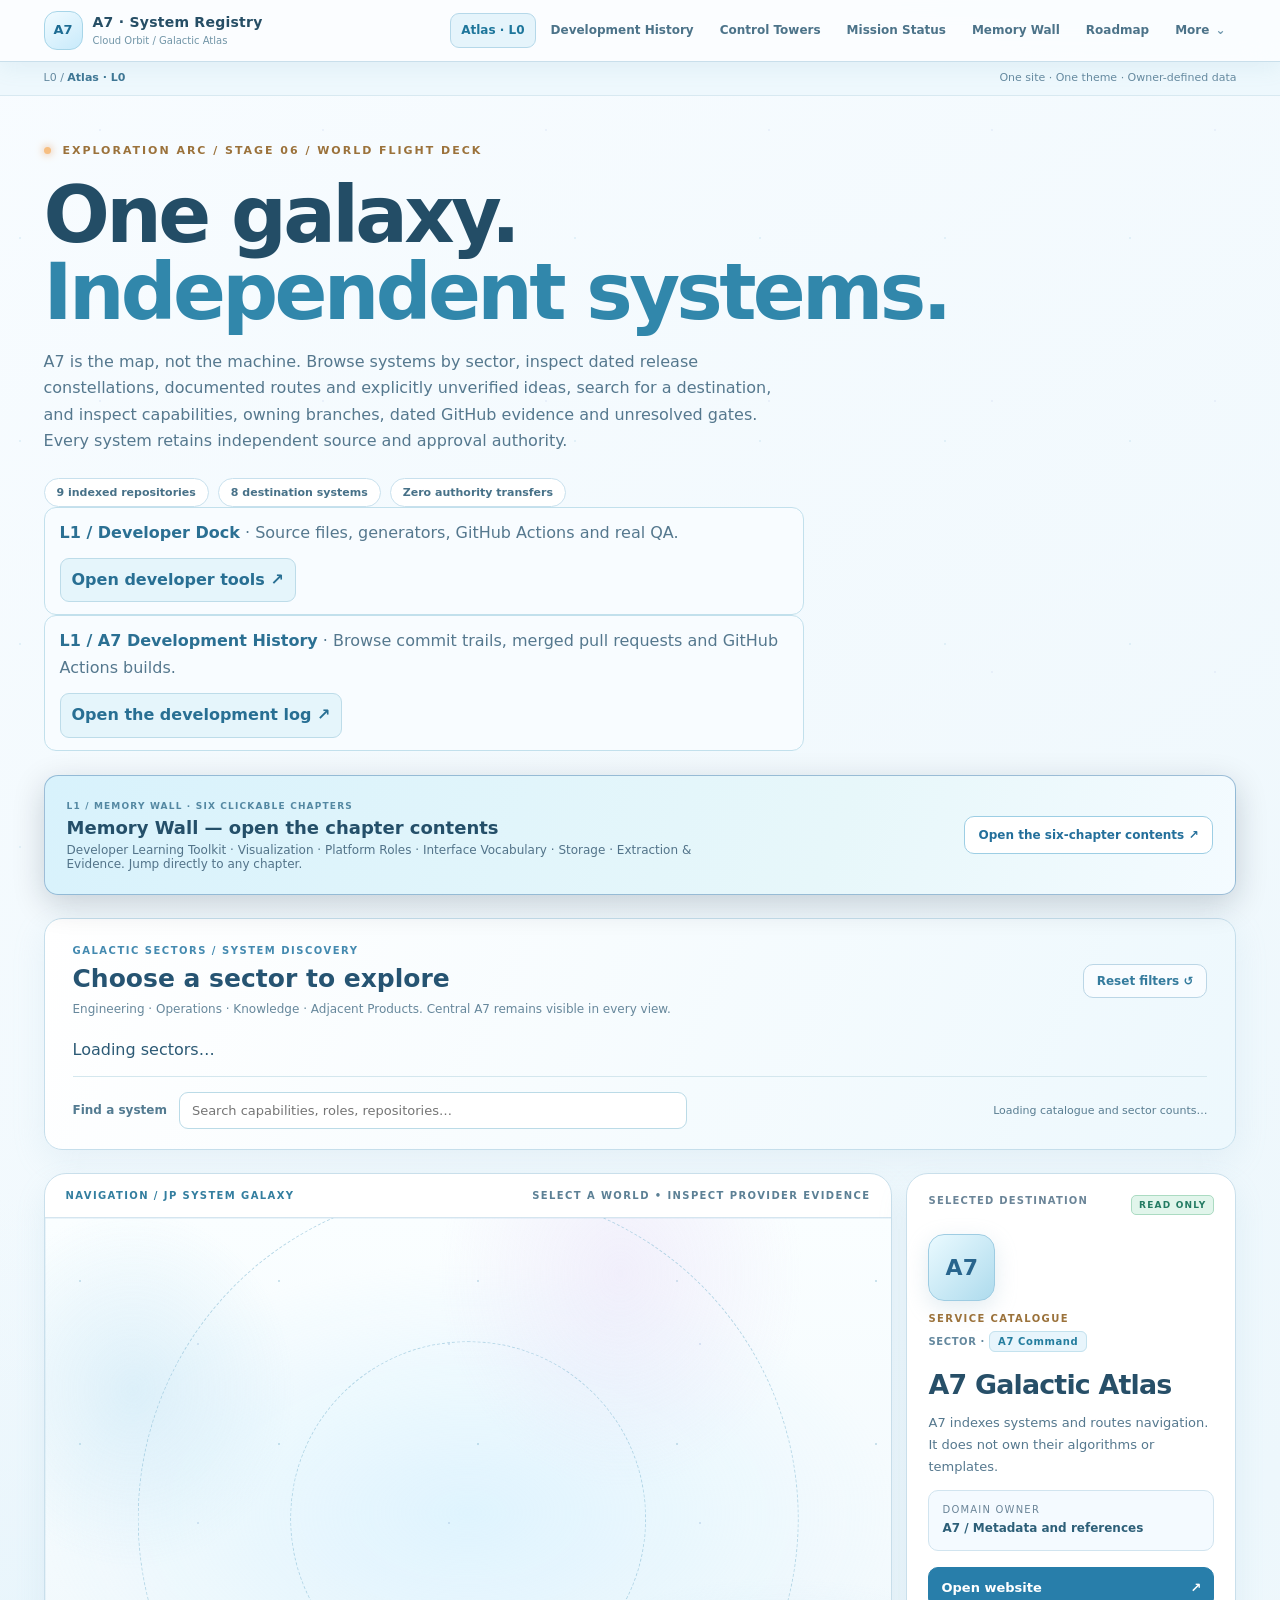
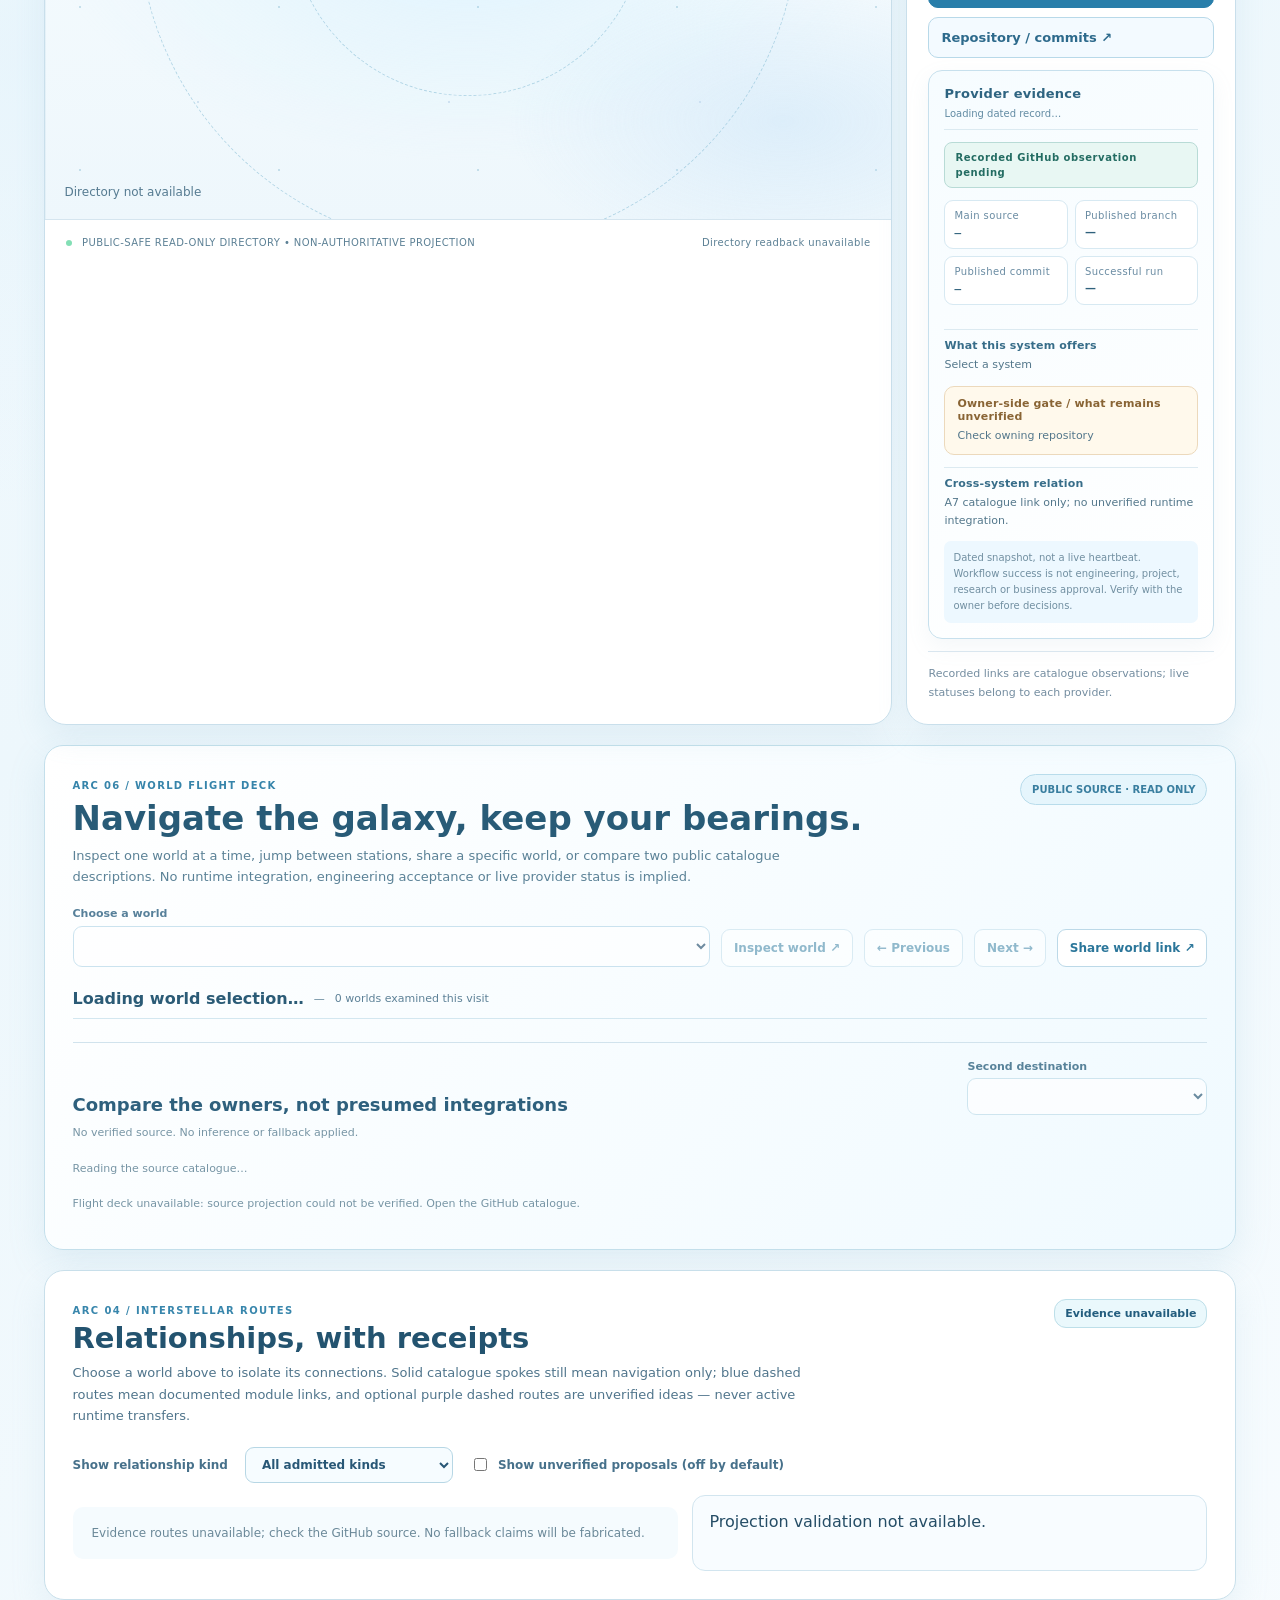
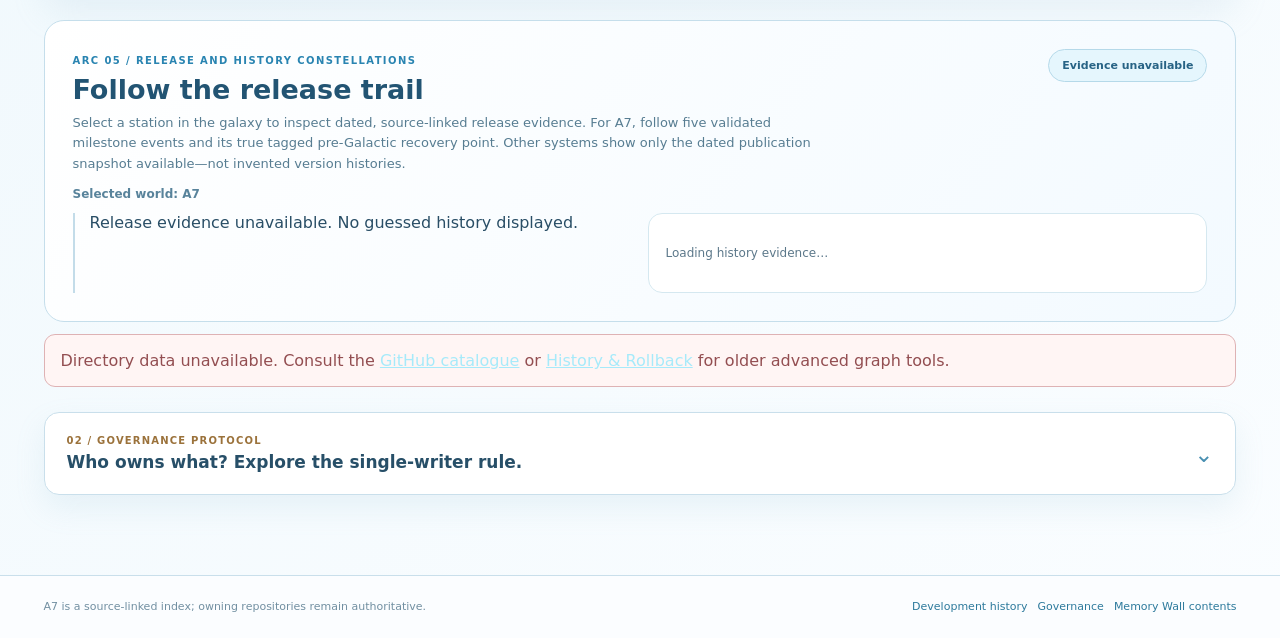
==== commit 65e61344: "A7 SEQ39: surface six-chapter Memory Wall TOC and gate published Pages payload" ====
--- a/site/index.html
+++ b/site/index.html
@@ -36,7 +36,7 @@
 <p class="dh-home-jump"><span><strong>L1 / Developer Dock</strong> · Source files, generators, GitHub Actions and real QA.</span><a href="developer-dock.html">Open developer tools ↗</a></p>
 <p class="dh-home-jump"><span><strong>L1 / A7 Development History</strong> · Browse commit trails, merged pull requests and GitHub Actions builds.</span><a href="history.html">Open the development log ↗</a></p>
 </section>
-<aside class="memory-wall-shortcut" aria-label="Pinned reference posters"><div><small>YOUR STUDY CORNER · 03 VERIFIED PUBLIC BOOKMARKS</small><strong>Memory Wall — little posters for big reminders</strong><p>Developer Roadmap · Public APIs · React Questions. Always visible, no flip cards; bring a little noticeboard into the galaxy.</p></div><a href="memory-wall.html">Visit the poster wall ↗</a></aside>
+<aside class="memory-wall-shortcut" aria-label="Memory Wall chapter directory"><div><small>L1 / MEMORY WALL · SIX CLICKABLE CHAPTERS</small><strong>Memory Wall — open the chapter contents</strong><p>Developer Learning Toolkit · Visualization · Platform Roles · Interface Vocabulary · Storage · Extraction &amp; Evidence. Jump directly to any chapter.</p></div><a href="memory-wall.html#memory-wall-contents" aria-label="Open six-chapter Memory Wall table of contents">Open the six-chapter contents ↗</a></aside>
 <section class="galaxy-sector-toolbar" aria-label="Explore galaxy by department">
 <div class="sector-toolbar-head"><div><span class="sector-eyebrow">GALACTIC SECTORS / SYSTEM DISCOVERY</span>
 <h2>Choose a sector to explore</h2><p>Engineering · Operations · Knowledge · Adjacent Products. Central A7 remains visible in every view.</p></div>
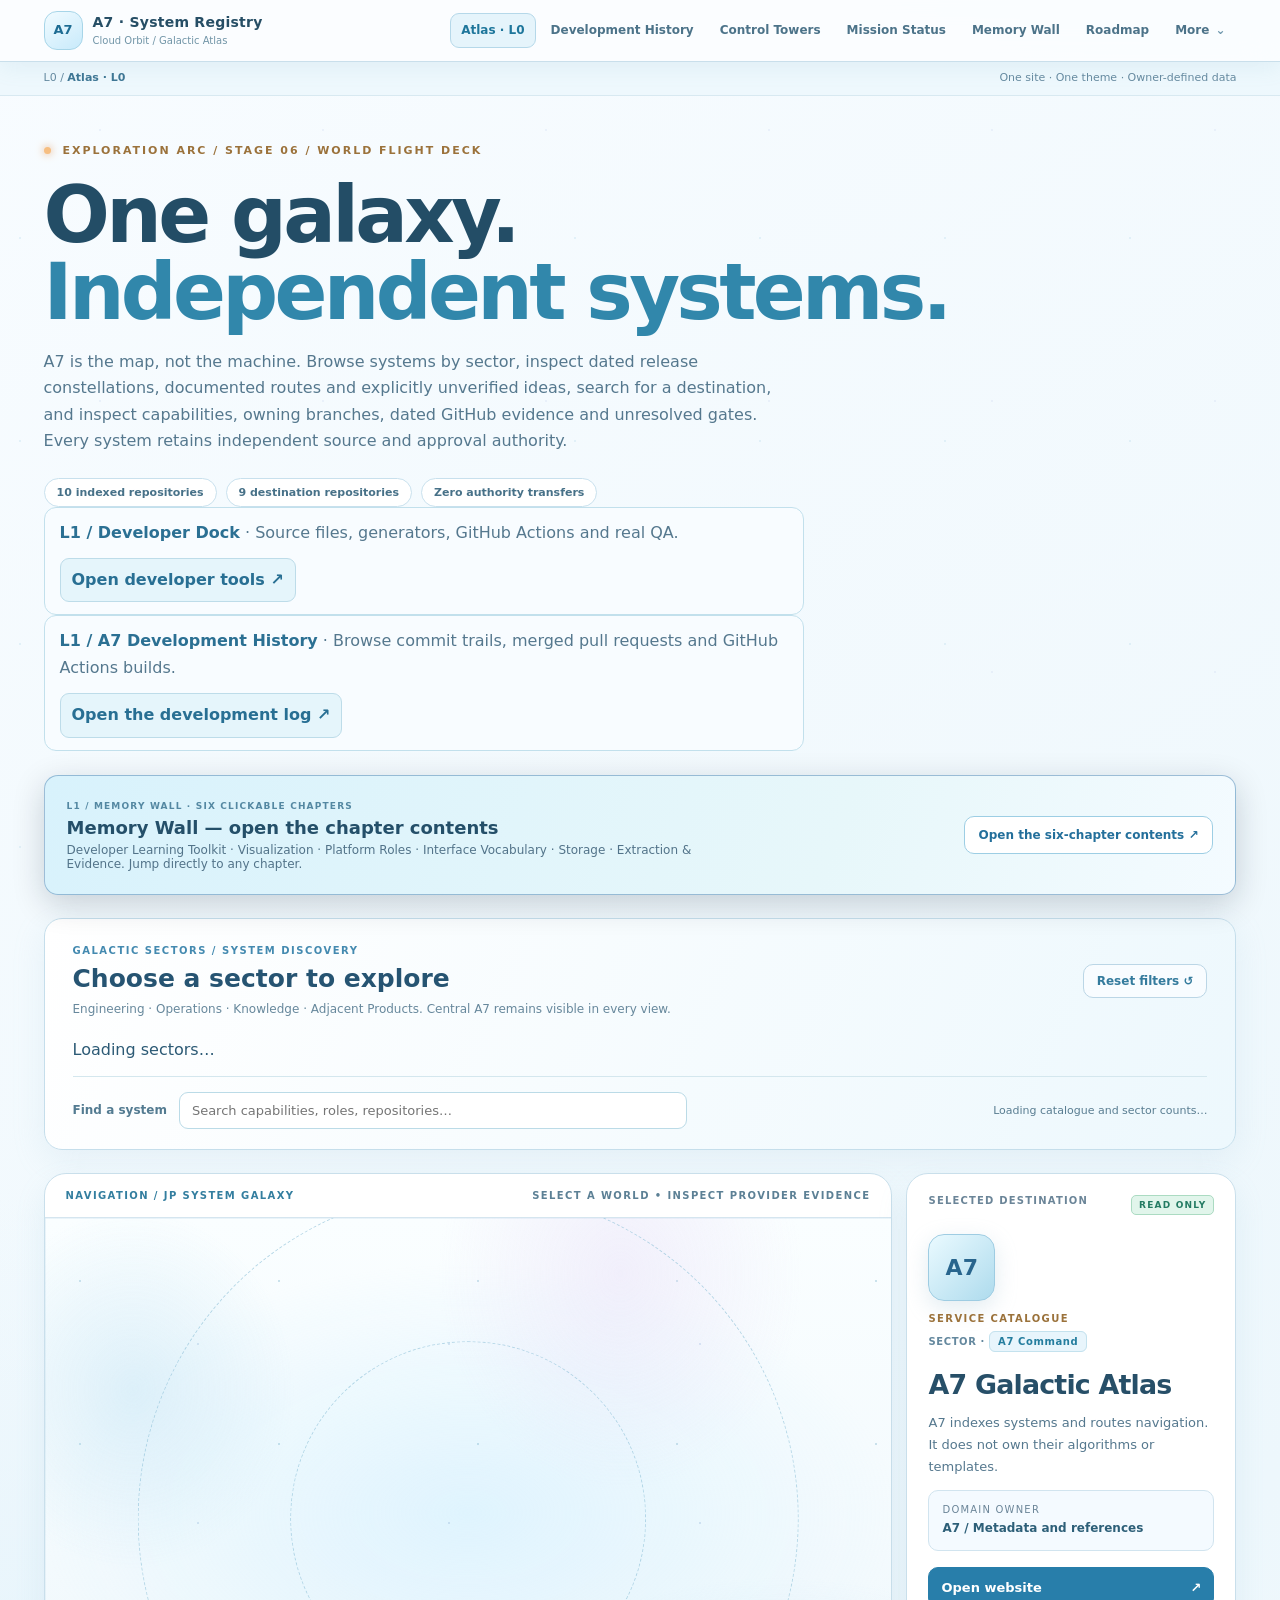
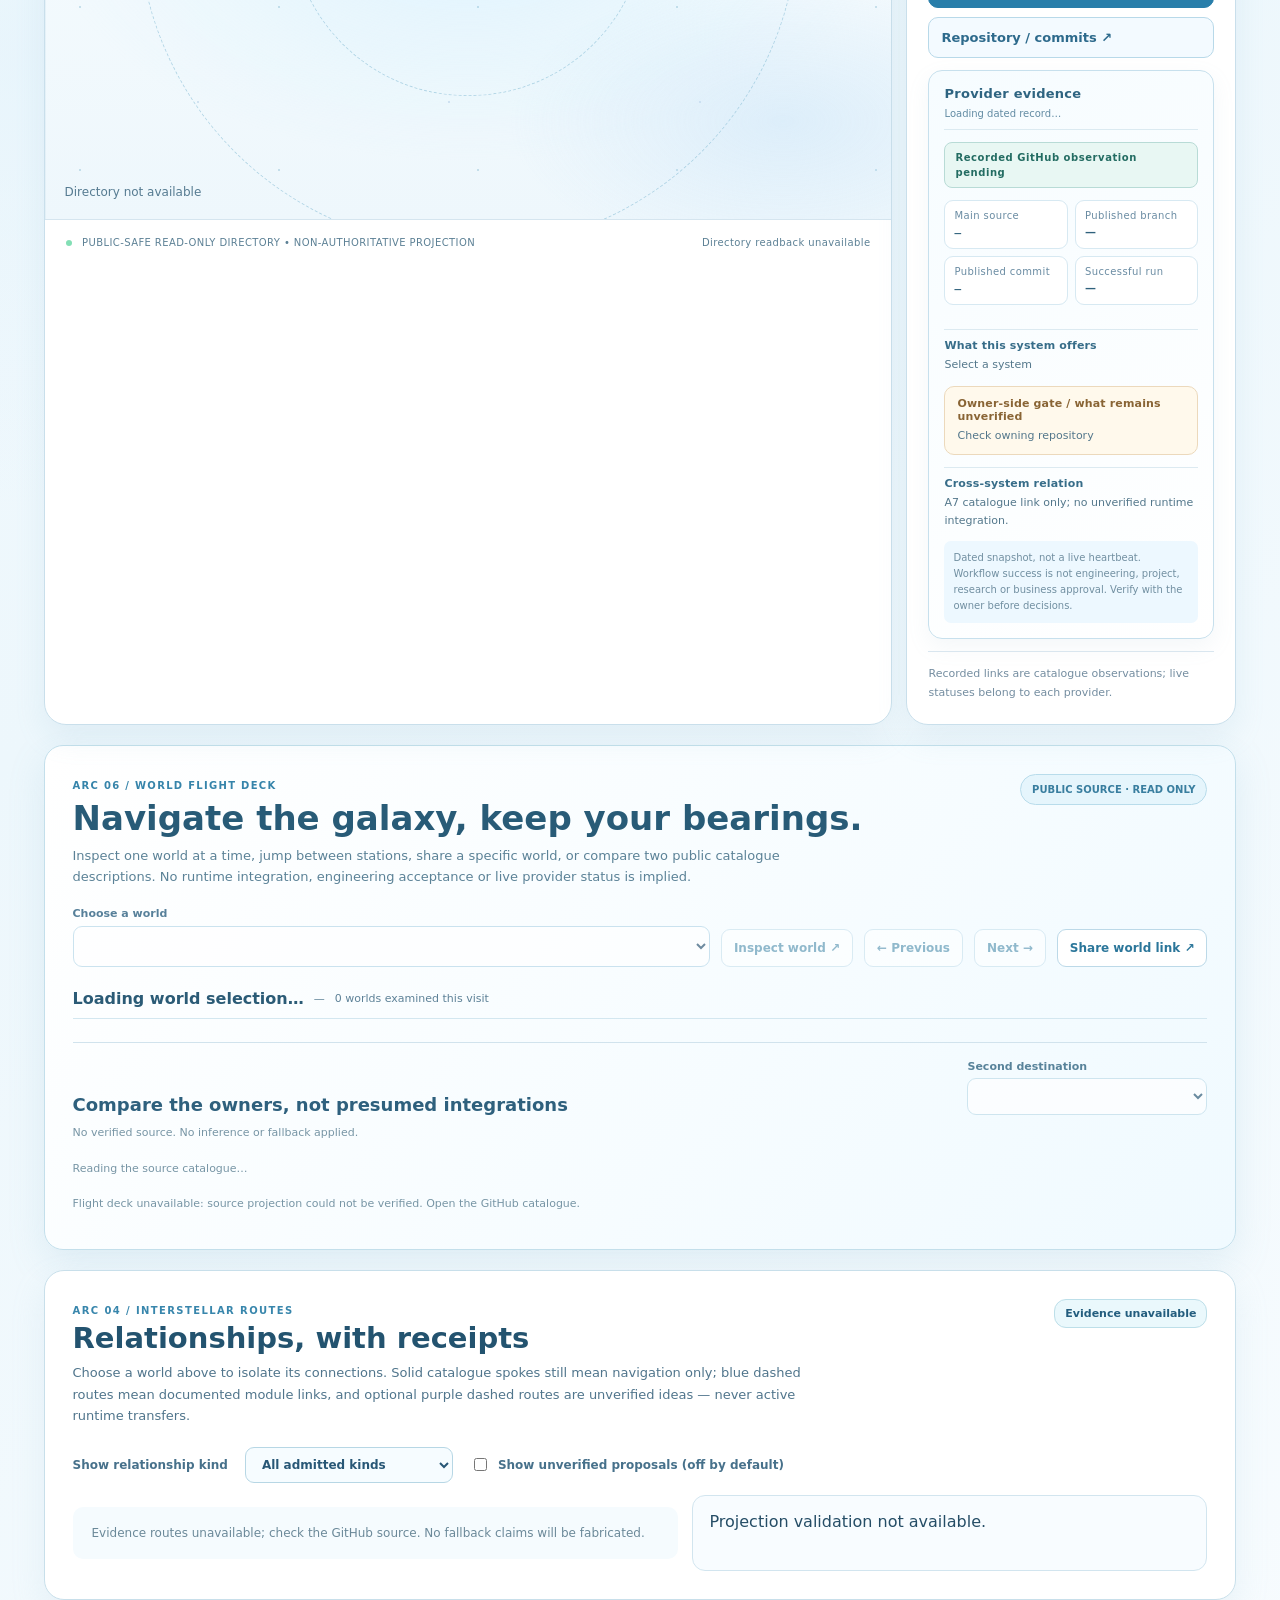
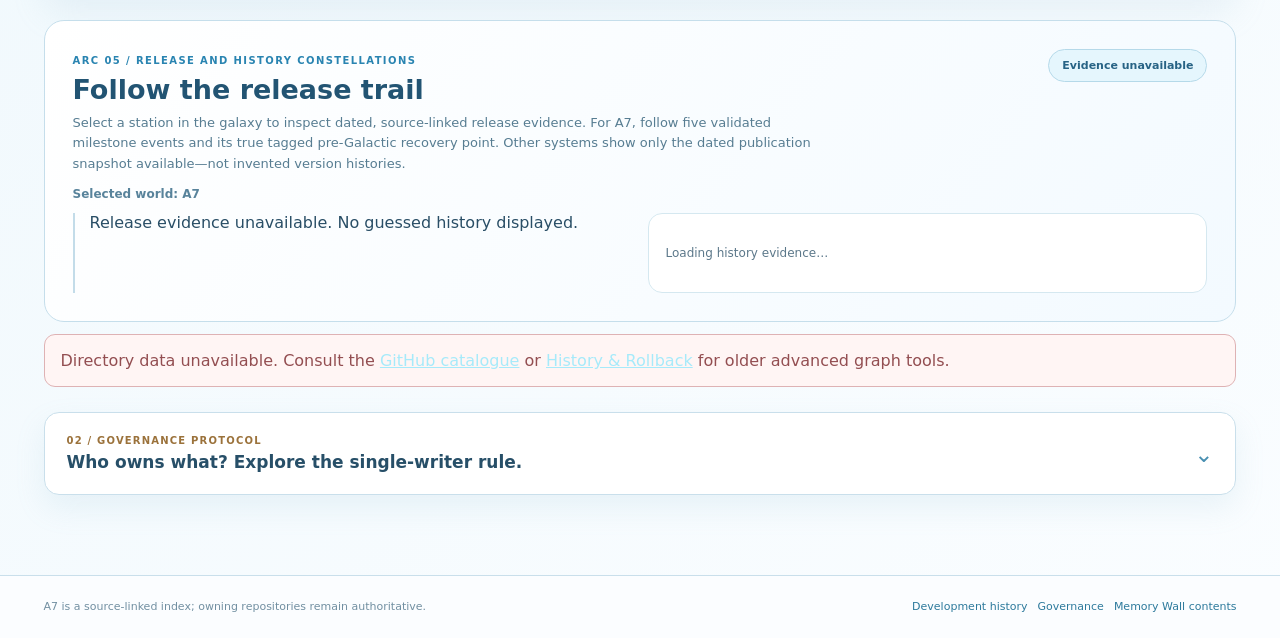
==== commit cededcc2: "A7 seq47: document nine destinations and explicit Pages-unverified navigation" ====
--- a/site/index.html
+++ b/site/index.html
@@ -32,7 +32,7 @@
 <div class="arc-kicker"><span class="pulse-dot"></span> EXPLORATION ARC / STAGE 06 / WORLD FLIGHT DECK</div>
 <h1>One galaxy.<br><em>Independent systems.</em></h1>
 <p>A7 is the map, not the machine. Browse systems by sector, inspect dated release constellations, documented routes and explicitly unverified ideas, search for a destination, and inspect capabilities, owning branches, dated GitHub evidence and unresolved gates. Every system retains independent source and approval authority.</p>
-<div class="arc-meta"><span>9 indexed repositories</span><span>8 destination systems</span><span>Zero authority transfers</span></div>
+<div class="arc-meta"><span>10 indexed repositories</span><span>9 destination repositories</span><span>Zero authority transfers</span></div>
 <p class="dh-home-jump"><span><strong>L1 / Developer Dock</strong> · Source files, generators, GitHub Actions and real QA.</span><a href="developer-dock.html">Open developer tools ↗</a></p>
 <p class="dh-home-jump"><span><strong>L1 / A7 Development History</strong> · Browse commit trails, merged pull requests and GitHub Actions builds.</span><a href="history.html">Open the development log ↗</a></p>
 </section>
